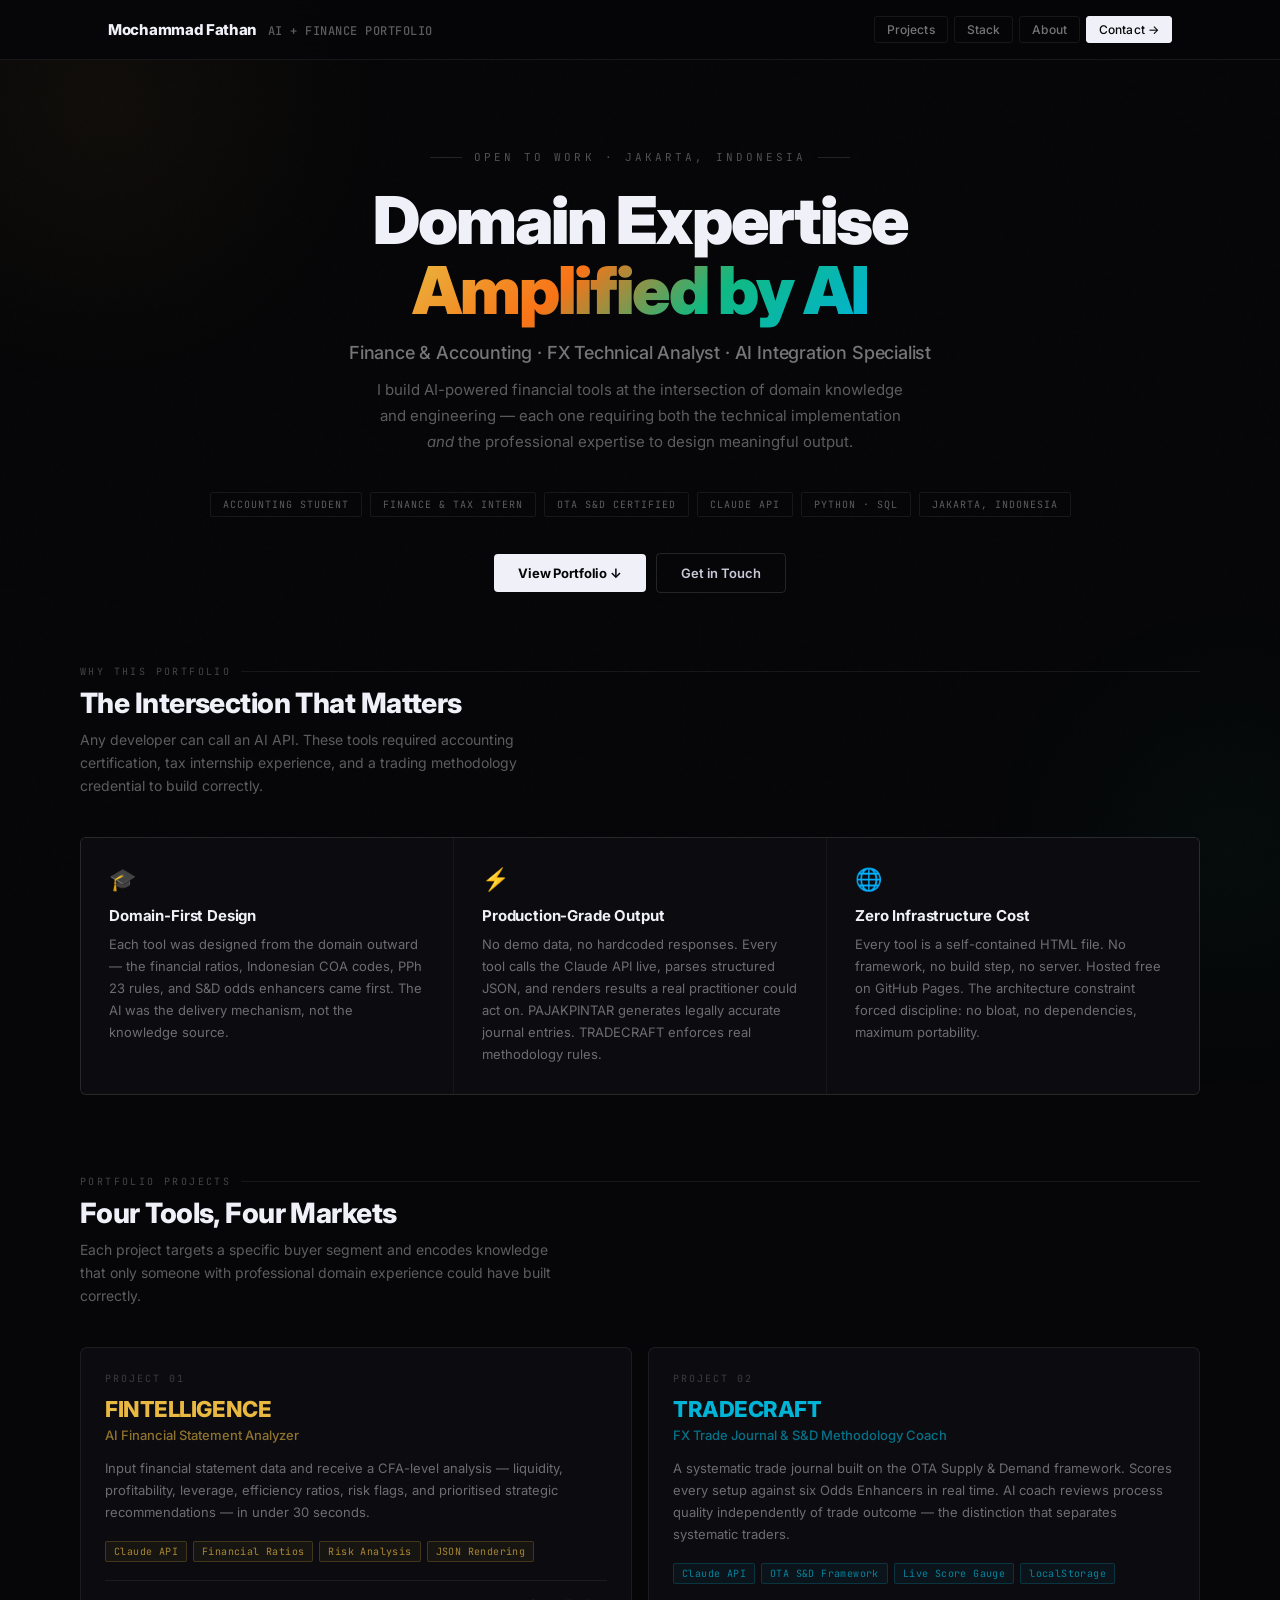
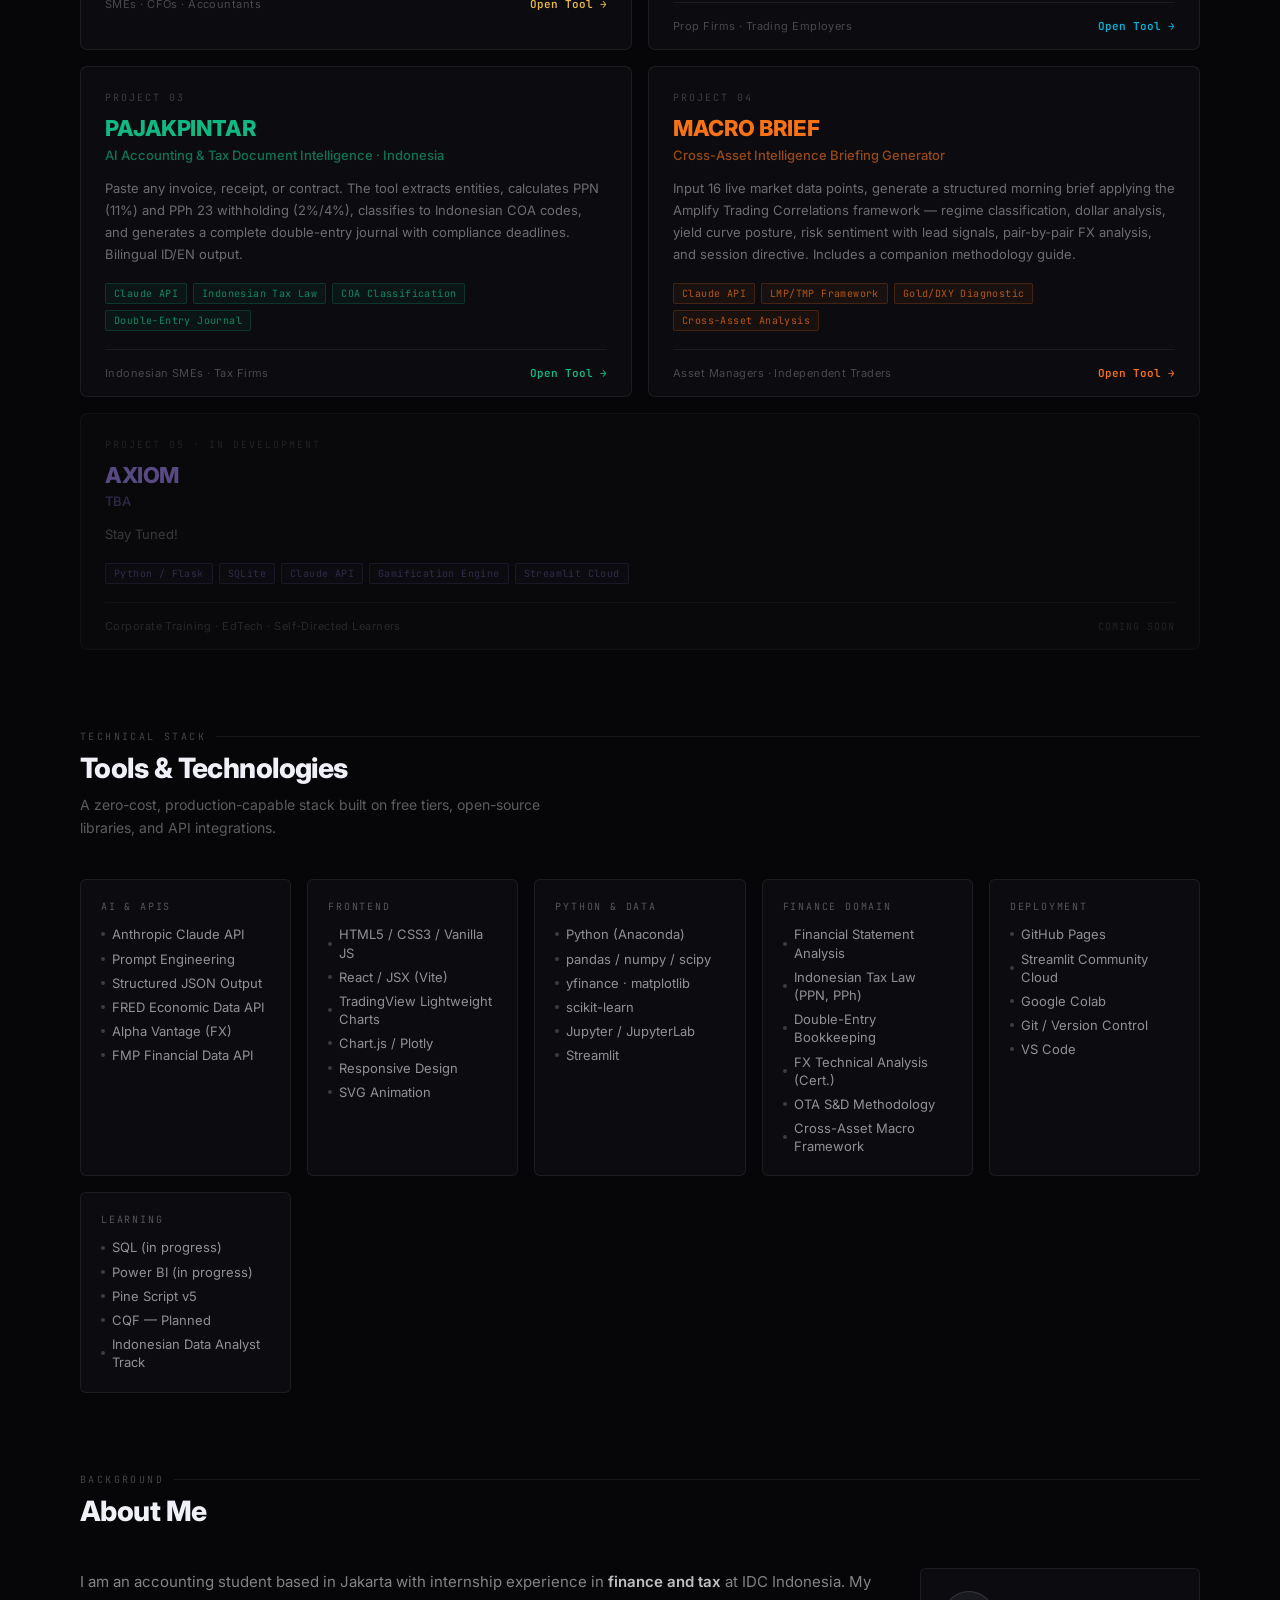
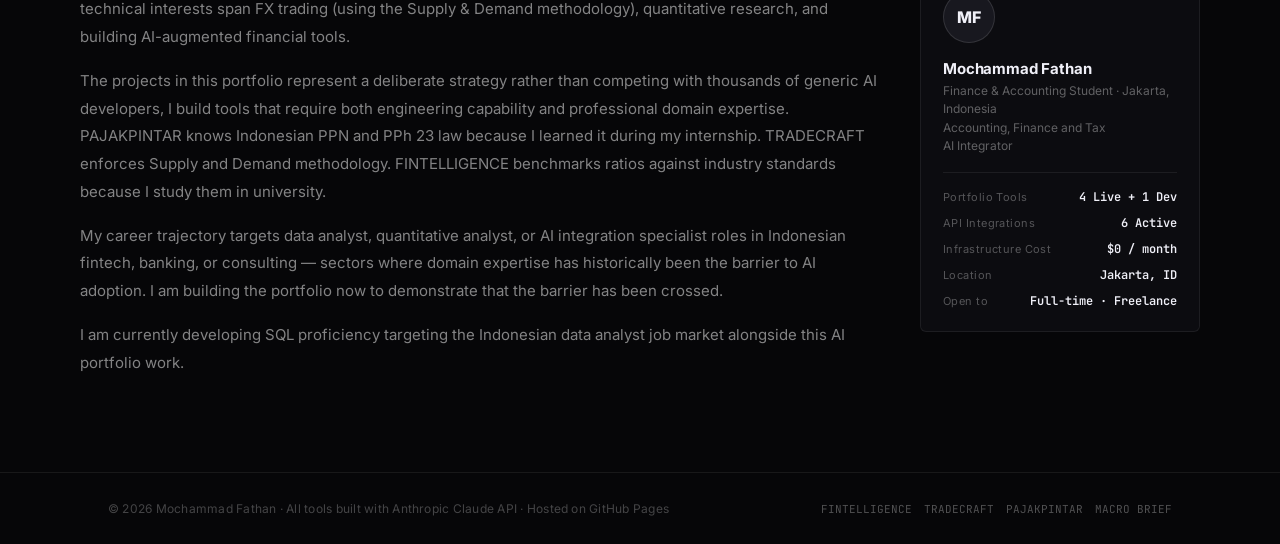
==== index.html @ 70ca027c "Add files via upload" ====
<!DOCTYPE html>
<html lang="en">
<head>
<meta charset="UTF-8">
<meta name="viewport" content="width=device-width, initial-scale=1.0">
<title>Mochammad Fathan — AI + Finance Portfolio</title>
<link href="https://fonts.googleapis.com/css2?family=Inter:wght@300;400;500;600;700;800;900&family=JetBrains+Mono:wght@400;500;600&display=swap" rel="stylesheet">
<style>
*{margin:0;padding:0;box-sizing:border-box}
:root{
  --bg:#060608;--s1:#0c0c10;--s2:#121218;--s3:#18181f;
  --border:rgba(255,255,255,0.07);--border2:rgba(255,255,255,0.12);
  --text:#c8c8d8;--text2:#6868808;--text3:#383848;
  --white:#f0f0f8;
  /* project colours */
  --amber:#e8b840;--cyan:#00b4d8;--emerald:#10b981;--orange:#f97316;
}
html{scroll-behavior:smooth}
body{background:var(--bg);color:var(--text);font-family:'Inter',sans-serif;min-height:100vh;overflow-x:hidden}

/* subtle noise texture overlay */
body::before{content:'';position:fixed;inset:0;
  background-image:url("data:image/svg+xml,%3Csvg viewBox='0 0 256 256' xmlns='http://www.w3.org/2000/svg'%3E%3Cfilter id='n'%3E%3CfeTurbulence type='fractalNoise' baseFrequency='0.9' numOctaves='4' stitchTiles='stitch'/%3E%3C/filter%3E%3Crect width='100%25' height='100%25' filter='url(%23n)' opacity='0.025'/%3E%3C/svg%3E");
  pointer-events:none;z-index:0;opacity:0.4}

/* ambient glows */
.glow-1{position:fixed;top:-200px;left:-200px;width:600px;height:600px;
  background:radial-gradient(circle,rgba(232,184,64,0.05) 0%,transparent 70%);
  pointer-events:none;z-index:0}
.glow-2{position:fixed;bottom:-200px;right:-200px;width:500px;height:500px;
  background:radial-gradient(circle,rgba(16,185,129,0.04) 0%,transparent 70%);
  pointer-events:none;z-index:0}

.z1{position:relative;z-index:1}
.wrap{max-width:1120px;margin:0 auto;padding:0 28px}

/* ─── NAV ─── */
nav{border-bottom:1px solid var(--border);padding:16px 0;position:sticky;top:0;
  background:rgba(6,6,8,0.88);backdrop-filter:blur(12px);z-index:100}
.nav-inner{display:flex;align-items:center;justify-content:space-between;gap:16px}
.nav-logo{font-weight:800;font-size:15px;color:var(--white);letter-spacing:-0.02em}
.nav-logo span{font-family:'JetBrains Mono',monospace;font-weight:500;font-size:12px;
  color:rgba(255,255,255,0.35);margin-left:8px;letter-spacing:0.04em}
.nav-links{display:flex;align-items:center;gap:6px;flex-wrap:wrap}
.nav-link{font-size:12px;font-weight:500;color:rgba(255,255,255,0.45);text-decoration:none;
  padding:5px 12px;border:1px solid var(--border);border-radius:3px;
  transition:all .2s;letter-spacing:0.01em;white-space:nowrap}
.nav-link:hover{color:var(--white);border-color:var(--border2)}
.nav-cta{background:var(--white);color:#060608;border-color:var(--white)}
.nav-cta:hover{background:rgba(240,240,248,0.88);color:#060608}

/* ─── HERO ─── */
.hero{padding:90px 0 72px;text-align:center}
.hero-eyebrow{font-family:'JetBrains Mono',monospace;font-size:11px;color:rgba(255,255,255,0.3);
  letter-spacing:0.28em;text-transform:uppercase;margin-bottom:22px;
  display:flex;align-items:center;justify-content:center;gap:12px}
.hero-eyebrow::before,.hero-eyebrow::after{content:'';width:32px;height:1px;background:var(--border2)}
.hero-name{font-size:clamp(38px,6vw,66px);font-weight:900;color:var(--white);
  letter-spacing:-0.03em;line-height:1.06;margin-bottom:16px}
.hero-name .accent{
  background:linear-gradient(135deg,#e8b840 0%,#f97316 35%,#10b981 65%,#00b4d8 100%);
  -webkit-background-clip:text;-webkit-text-fill-color:transparent;background-clip:text}
.hero-role{font-size:18px;font-weight:500;color:rgba(255,255,255,0.45);
  margin-bottom:14px;letter-spacing:-0.01em}
.hero-desc{font-size:15px;color:rgba(255,255,255,0.35);max-width:540px;margin:0 auto 36px;
  line-height:1.75;font-weight:400}
.hero-badges{display:flex;flex-wrap:wrap;justify-content:center;gap:8px;margin-bottom:36px}
.badge{font-family:'JetBrains Mono',monospace;font-size:10px;color:rgba(255,255,255,0.35);
  border:1px solid var(--border);padding:5px 12px;border-radius:2px;letter-spacing:0.1em;
  text-transform:uppercase}
.hero-ctas{display:flex;align-items:center;justify-content:center;gap:10px;flex-wrap:wrap}
.cta-primary{font-size:13px;font-weight:700;padding:11px 24px;border-radius:4px;
  background:var(--white);color:#060608;text-decoration:none;letter-spacing:-0.01em;
  transition:all .2s;display:inline-flex;align-items:center;gap:8px}
.cta-primary:hover{background:rgba(240,240,248,0.88);transform:translateY(-1px)}
.cta-ghost{font-size:13px;font-weight:600;padding:11px 24px;border-radius:4px;
  border:1px solid var(--border2);color:var(--text);text-decoration:none;
  transition:all .2s;display:inline-flex;align-items:center;gap:8px}
.cta-ghost:hover{border-color:rgba(255,255,255,0.3);color:var(--white)}

/* ─── SECTION HEADERS ─── */
.sec-label{font-family:'JetBrains Mono',monospace;font-size:10px;color:rgba(255,255,255,0.25);
  letter-spacing:0.24em;text-transform:uppercase;margin-bottom:8px;
  display:flex;align-items:center;gap:10px}
.sec-label::after{content:'';flex:1;height:1px;background:var(--border)}
.sec-title{font-size:28px;font-weight:800;color:var(--white);letter-spacing:-0.02em;margin-bottom:8px}
.sec-sub{font-size:14px;color:rgba(255,255,255,0.35);max-width:480px;line-height:1.65}

/* ─── VALUE PROP ─── */
.value-section{padding:0 0 80px}
.value-grid{display:grid;grid-template-columns:repeat(3,1fr);gap:1px;background:var(--border);
  border:1px solid var(--border);border-radius:6px;overflow:hidden;margin-top:40px}
@media(max-width:720px){.value-grid{grid-template-columns:1fr}}
.value-card{background:var(--s1);padding:28px;transition:background .2s}
.value-card:hover{background:var(--s2)}
.vc-icon{font-size:22px;margin-bottom:14px;display:block}
.vc-title{font-size:15px;font-weight:700;color:var(--white);margin-bottom:8px;letter-spacing:-0.01em}
.vc-desc{font-size:13px;color:rgba(255,255,255,0.4);line-height:1.7}

/* ─── PROJECTS ─── */
.projects-section{padding:0 0 80px}
.projects-grid{display:grid;grid-template-columns:repeat(2,1fr);gap:16px;margin-top:40px}
@media(max-width:720px){.projects-grid{grid-template-columns:1fr}}

.project-card{background:var(--s1);border:1px solid var(--border);border-radius:7px;
  overflow:hidden;transition:all .25s;display:flex;flex-direction:column;text-decoration:none}
.project-card:hover{transform:translateY(-3px);border-color:var(--border2)}
.project-card.coming{opacity:0.5;cursor:default}
.project-card.coming:hover{transform:none;border-color:var(--border)}

.pc-top{padding:24px 24px 0}
.pc-number{font-family:'JetBrains Mono',monospace;font-size:10px;color:rgba(255,255,255,0.2);
  letter-spacing:0.2em;margin-bottom:12px}
.pc-name{font-size:22px;font-weight:800;color:var(--white);letter-spacing:-0.02em;
  margin-bottom:6px;line-height:1.1}
.pc-tagline{font-size:13px;font-weight:500;margin-bottom:14px}
.pc-desc{font-size:13px;color:rgba(255,255,255,0.4);line-height:1.7;margin-bottom:18px}

.pc-stack{display:flex;flex-wrap:wrap;gap:6px;margin-bottom:18px}
.stack-tag{font-family:'JetBrains Mono',monospace;font-size:10px;padding:3px 8px;
  border-radius:2px;border:1px solid;letter-spacing:0.04em}

.pc-divider{height:1px;background:var(--border);margin:0 24px}
.pc-footer{padding:16px 24px;display:flex;align-items:center;justify-content:space-between}
.pc-target{font-size:11px;color:rgba(255,255,255,0.25);letter-spacing:0.04em}
.pc-link{font-family:'JetBrains Mono',monospace;font-size:11px;font-weight:600;
  color:var(--white);display:flex;align-items:center;gap:6px;transition:gap .2s}
.project-card:hover .pc-link{gap:10px}
.pc-coming{font-family:'JetBrains Mono',monospace;font-size:10px;color:rgba(255,255,255,0.2);
  letter-spacing:0.1em;text-transform:uppercase}

/* Project accent colours */
.p1 .pc-name,.p1 .pc-link{color:var(--amber)}
.p1:hover{border-color:rgba(232,184,64,0.22)}
.p1 .stack-tag{border-color:rgba(232,184,64,0.2);color:rgba(232,184,64,0.7);background:rgba(232,184,64,0.05)}

.p2 .pc-name,.p2 .pc-link{color:var(--cyan)}
.p2:hover{border-color:rgba(0,180,216,0.22)}
.p2 .stack-tag{border-color:rgba(0,180,216,0.2);color:rgba(0,180,216,0.7);background:rgba(0,180,216,0.05)}

.p3 .pc-name,.p3 .pc-link{color:var(--emerald)}
.p3:hover{border-color:rgba(16,185,129,0.22)}
.p3 .stack-tag{border-color:rgba(16,185,129,0.2);color:rgba(16,185,129,0.7);background:rgba(16,185,129,0.05)}

.p4 .pc-name,.p4 .pc-link{color:var(--orange)}
.p4:hover{border-color:rgba(249,115,22,0.22)}
.p4 .stack-tag{border-color:rgba(249,115,22,0.2);color:rgba(249,115,22,0.7);background:rgba(249,115,22,0.05)}

.p5 .pc-name{color:rgba(167,139,250,1)}
.p5 .stack-tag{border-color:rgba(167,139,250,0.2);color:rgba(167,139,250,0.5);background:rgba(167,139,250,0.04)}

/* ─── SKILLS ─── */
.skills-section{padding:0 0 80px}
.skills-grid{display:grid;grid-template-columns:repeat(auto-fit,minmax(200px,1fr));gap:16px;margin-top:40px}
.skill-group{background:var(--s1);border:1px solid var(--border);border-radius:6px;padding:20px}
.sg-title{font-family:'JetBrains Mono',monospace;font-size:10px;color:rgba(255,255,255,0.3);
  letter-spacing:0.18em;text-transform:uppercase;margin-bottom:12px}
.sg-items{display:flex;flex-direction:column;gap:6px}
.sg-item{font-size:13px;color:rgba(255,255,255,0.55);line-height:1.4;
  display:flex;align-items:center;gap:7px}
.sg-item::before{content:'';width:4px;height:4px;border-radius:50%;
  background:rgba(255,255,255,0.2);flex-shrink:0}

/* ─── ABOUT ─── */
.about-section{padding:0 0 80px}
.about-grid{display:grid;grid-template-columns:1fr 280px;gap:40px;margin-top:40px;align-items:start}
@media(max-width:720px){.about-grid{grid-template-columns:1fr}}
.about-text p{font-size:15px;color:rgba(255,255,255,0.5);line-height:1.85;margin-bottom:16px}
.about-text strong{color:rgba(255,255,255,0.75);font-weight:600}
.about-card{background:var(--s1);border:1px solid var(--border);border-radius:6px;padding:22px}
.ac-avatar{width:52px;height:52px;border-radius:50%;background:var(--s3);
  border:1px solid var(--border2);display:grid;place-items:center;
  font-weight:800;font-size:16px;color:var(--white);margin-bottom:16px}
.ac-name{font-size:15px;font-weight:700;color:var(--white);margin-bottom:4px;letter-spacing:-0.01em}
.ac-role{font-size:12px;color:rgba(255,255,255,0.35);line-height:1.55;margin-bottom:16px}
.ac-stats{display:flex;flex-direction:column;gap:10px;border-top:1px solid var(--border);padding-top:16px}
.ac-stat{display:flex;justify-content:space-between;align-items:center}
.ac-stat-label{font-size:11px;color:rgba(255,255,255,0.3);letter-spacing:0.04em}
.ac-stat-val{font-family:'JetBrains Mono',monospace;font-size:12px;font-weight:600;color:var(--white)}

/* ─── FOOTER ─── */
footer{border-top:1px solid var(--border);padding:28px 0}
.footer-inner{display:flex;align-items:center;justify-content:space-between;flex-wrap:wrap;gap:12px}
.footer-left{font-size:12px;color:rgba(255,255,255,0.25);letter-spacing:0.02em}
.footer-right{font-family:'JetBrains Mono',monospace;font-size:11px;color:rgba(255,255,255,0.2);
  display:flex;align-items:center;gap:12px}
.footer-right a{color:rgba(255,255,255,0.3);text-decoration:none;transition:color .2s}
.footer-right a:hover{color:var(--white)}

/* scroll reveal */
.reveal{opacity:0;transform:translateY(22px);transition:opacity .6s ease,transform .6s ease}
.reveal.visible{opacity:1;transform:none}
</style>
</head>
<body>

<div class="glow-1"></div>
<div class="glow-2"></div>

<!-- ─── NAV ─── -->
<nav>
  <div class="wrap nav-inner">
    <div class="nav-logo">Mochammad Fathan <span>AI + FINANCE PORTFOLIO</span></div>
    <div class="nav-links">
      <a href="#projects" class="nav-link">Projects</a>
      <a href="#skills" class="nav-link">Stack</a>
      <a href="#about" class="nav-link">About</a>
      <a href="mailto:your@email.com" class="nav-link nav-cta">Contact →</a>
    </div>
  </div>
</nav>

<div class="z1">

<!-- ─── HERO ─── -->
<section class="hero wrap reveal">
  <div class="hero-eyebrow">Open to Work · Jakarta, Indonesia</div>
  <h1 class="hero-name">Domain Expertise<br><span class="accent">Amplified by AI</span></h1>
  <div class="hero-role">Finance & Accounting · FX Technical Analyst · AI Integration Specialist</div>
  <p class="hero-desc">I build AI-powered financial tools at the intersection of domain knowledge and engineering — each one requiring both the technical implementation <em>and</em> the professional expertise to design meaningful output.</p>
  <div class="hero-badges">
    <span class="badge">Accounting Student</span>
    <span class="badge">Finance & Tax Intern</span>
    <span class="badge">OTA S&D Certified</span>
    <span class="badge">Claude API</span>
    <span class="badge">Python · SQL</span>
    <span class="badge">Jakarta, Indonesia</span>
  </div>
  <div class="hero-ctas">
    <a href="#projects" class="cta-primary">View Portfolio ↓</a>
    <a href="mailto:your@email.com" class="cta-ghost">Get in Touch</a>
  </div>
</section>

<!-- ─── VALUE PROP ─── -->
<section class="value-section wrap reveal" id="value">
  <div class="sec-label">Why This Portfolio</div>
  <h2 class="sec-title">The Intersection That Matters</h2>
  <p class="sec-sub">Any developer can call an AI API. These tools required accounting certification, tax internship experience, and a trading methodology credential to build correctly.</p>

  <div class="value-grid">
    <div class="value-card">
      <span class="vc-icon">🎓</span>
      <div class="vc-title">Domain-First Design</div>
      <div class="vc-desc">Each tool was designed from the domain outward — the financial ratios, Indonesian COA codes, PPh 23 rules, and S&D odds enhancers came first. The AI was the delivery mechanism, not the knowledge source.</div>
    </div>
    <div class="value-card">
      <span class="vc-icon">⚡</span>
      <div class="vc-title">Production-Grade Output</div>
      <div class="vc-desc">No demo data, no hardcoded responses. Every tool calls the Claude API live, parses structured JSON, and renders results a real practitioner could act on. PAJAKPINTAR generates legally accurate journal entries. TRADECRAFT enforces real methodology rules.</div>
    </div>
    <div class="value-card">
      <span class="vc-icon">🌐</span>
      <div class="vc-title">Zero Infrastructure Cost</div>
      <div class="vc-desc">Every tool is a self-contained HTML file. No framework, no build step, no server. Hosted free on GitHub Pages. The architecture constraint forced discipline: no bloat, no dependencies, maximum portability.</div>
    </div>
  </div>
</section>

<!-- ─── PROJECTS ─── -->
<section class="projects-section wrap reveal" id="projects">
  <div class="sec-label">Portfolio Projects</div>
  <h2 class="sec-title">Four Tools, Four Markets</h2>
  <p class="sec-sub">Each project targets a specific buyer segment and encodes knowledge that only someone with professional domain experience could have built correctly.</p>

  <div class="projects-grid">

    <!-- P1: FINTELLIGENCE -->
    <a href="fintelligence.html" class="project-card p1">
      <div class="pc-top">
        <div class="pc-number">PROJECT 01</div>
        <div class="pc-name">FINTELLIGENCE</div>
        <div class="pc-tagline" style="color:rgba(232,184,64,0.6)">AI Financial Statement Analyzer</div>
        <div class="pc-desc">Input financial statement data and receive a CFA-level analysis — liquidity, profitability, leverage, efficiency ratios, risk flags, and prioritised strategic recommendations — in under 30 seconds.</div>
        <div class="pc-stack">
          <span class="stack-tag">Claude API</span>
          <span class="stack-tag">Financial Ratios</span>
          <span class="stack-tag">Risk Analysis</span>
          <span class="stack-tag">JSON Rendering</span>
        </div>
      </div>
      <div class="pc-divider"></div>
      <div class="pc-footer">
        <span class="pc-target">SMEs · CFOs · Accountants</span>
        <span class="pc-link">Open Tool →</span>
      </div>
    </a>

    <!-- P2: TRADECRAFT -->
    <a href="tradecraft.html" class="project-card p2">
      <div class="pc-top">
        <div class="pc-number">PROJECT 02</div>
        <div class="pc-name">TRADECRAFT</div>
        <div class="pc-tagline" style="color:rgba(0,180,216,0.6)">FX Trade Journal & S&D Methodology Coach</div>
        <div class="pc-desc">A systematic trade journal built on the OTA Supply & Demand framework. Scores every setup against six Odds Enhancers in real time. AI coach reviews process quality independently of trade outcome — the distinction that separates systematic traders.</div>
        <div class="pc-stack">
          <span class="stack-tag">Claude API</span>
          <span class="stack-tag">OTA S&D Framework</span>
          <span class="stack-tag">Live Score Gauge</span>
          <span class="stack-tag">localStorage</span>
        </div>
      </div>
      <div class="pc-divider"></div>
      <div class="pc-footer">
        <span class="pc-target">Prop Firms · Trading Employers</span>
        <span class="pc-link">Open Tool →</span>
      </div>
    </a>

    <!-- P3: PAJAKPINTAR -->
    <a href="pajakpintar.html" class="project-card p3">
      <div class="pc-top">
        <div class="pc-number">PROJECT 03</div>
        <div class="pc-name">PAJAKPINTAR</div>
        <div class="pc-tagline" style="color:rgba(16,185,129,0.6)">AI Accounting & Tax Document Intelligence · Indonesia</div>
        <div class="pc-desc">Paste any invoice, receipt, or contract. The tool extracts entities, calculates PPN (11%) and PPh 23 withholding (2%/4%), classifies to Indonesian COA codes, and generates a complete double-entry journal with compliance deadlines. Bilingual ID/EN output.</div>
        <div class="pc-stack">
          <span class="stack-tag">Claude API</span>
          <span class="stack-tag">Indonesian Tax Law</span>
          <span class="stack-tag">COA Classification</span>
          <span class="stack-tag">Double-Entry Journal</span>
        </div>
      </div>
      <div class="pc-divider"></div>
      <div class="pc-footer">
        <span class="pc-target">Indonesian SMEs · Tax Firms</span>
        <span class="pc-link">Open Tool →</span>
      </div>
    </a>

    <!-- P4: MACRO BRIEF -->
    <a href="macro-briefing.html" class="project-card p4">
      <div class="pc-top">
        <div class="pc-number">PROJECT 04</div>
        <div class="pc-name">MACRO BRIEF</div>
        <div class="pc-tagline" style="color:rgba(249,115,22,0.6)">Cross-Asset Intelligence Briefing Generator</div>
        <div class="pc-desc">Input 16 live market data points, generate a structured morning brief applying the Amplify Trading Correlations framework — regime classification, dollar analysis, yield curve posture, risk sentiment with lead signals, pair-by-pair FX analysis, and session directive. Includes a companion methodology guide.</div>
        <div class="pc-stack">
          <span class="stack-tag">Claude API</span>
          <span class="stack-tag">LMP/TMP Framework</span>
          <span class="stack-tag">Gold/DXY Diagnostic</span>
          <span class="stack-tag">Cross-Asset Analysis</span>
        </div>
      </div>
      <div class="pc-divider"></div>
      <div class="pc-footer">
        <span class="pc-target">Asset Managers · Independent Traders</span>
        <span class="pc-link">Open Tool →</span>
      </div>
    </a>

    <!-- P5: AXIOM (Coming Soon) -->
    <div class="project-card p5 coming" style="grid-column:1/-1">
      <div class="pc-top">
        <div class="pc-number">PROJECT 05 · IN DEVELOPMENT</div>
        <div class="pc-name">AXIOM</div>
        <div class="pc-tagline" style="color:rgba(167,139,250,0.5)">TBA</div>
        <div class="pc-desc">Stay Tuned!</div>
        <div class="pc-stack">
          <span class="stack-tag">Python / Flask</span>
          <span class="stack-tag">SQLite</span>
          <span class="stack-tag">Claude API</span>
          <span class="stack-tag">Gamification Engine</span>
          <span class="stack-tag">Streamlit Cloud</span>
        </div>
      </div>
      <div class="pc-divider"></div>
      <div class="pc-footer">
        <span class="pc-target">Corporate Training · EdTech · Self-Directed Learners</span>
        <span class="pc-coming">Coming Soon</span>
      </div>
    </div>

  </div>
</section>

<!-- ─── SKILLS ─── -->
<section class="skills-section wrap reveal" id="skills">
  <div class="sec-label">Technical Stack</div>
  <h2 class="sec-title">Tools & Technologies</h2>
  <p class="sec-sub">A zero-cost, production-capable stack built on free tiers, open-source libraries, and API integrations.</p>

  <div class="skills-grid">
    <div class="skill-group">
      <div class="sg-title">AI & APIs</div>
      <div class="sg-items">
        <div class="sg-item">Anthropic Claude API</div>
        <div class="sg-item">Prompt Engineering</div>
        <div class="sg-item">Structured JSON Output</div>
        <div class="sg-item">FRED Economic Data API</div>
        <div class="sg-item">Alpha Vantage (FX)</div>
        <div class="sg-item">FMP Financial Data API</div>
      </div>
    </div>
    <div class="skill-group">
      <div class="sg-title">Frontend</div>
      <div class="sg-items">
        <div class="sg-item">HTML5 / CSS3 / Vanilla JS</div>
        <div class="sg-item">React / JSX (Vite)</div>
        <div class="sg-item">TradingView Lightweight Charts</div>
        <div class="sg-item">Chart.js / Plotly</div>
        <div class="sg-item">Responsive Design</div>
        <div class="sg-item">SVG Animation</div>
      </div>
    </div>
    <div class="skill-group">
      <div class="sg-title">Python & Data</div>
      <div class="sg-items">
        <div class="sg-item">Python (Anaconda)</div>
        <div class="sg-item">pandas / numpy / scipy</div>
        <div class="sg-item">yfinance · matplotlib</div>
        <div class="sg-item">scikit-learn</div>
        <div class="sg-item">Jupyter / JupyterLab</div>
        <div class="sg-item">Streamlit</div>
      </div>
    </div>
    <div class="skill-group">
      <div class="sg-title">Finance Domain</div>
      <div class="sg-items">
        <div class="sg-item">Financial Statement Analysis</div>
        <div class="sg-item">Indonesian Tax Law (PPN, PPh)</div>
        <div class="sg-item">Double-Entry Bookkeeping</div>
        <div class="sg-item">FX Technical Analysis (Cert.)</div>
        <div class="sg-item">OTA S&D Methodology</div>
        <div class="sg-item">Cross-Asset Macro Framework</div>
      </div>
    </div>
    <div class="skill-group">
      <div class="sg-title">Deployment</div>
      <div class="sg-items">
        <div class="sg-item">GitHub Pages</div>
        <div class="sg-item">Streamlit Community Cloud</div>
        <div class="sg-item">Google Colab</div>
        <div class="sg-item">Git / Version Control</div>
        <div class="sg-item">VS Code</div>
      </div>
    </div>
    <div class="skill-group">
      <div class="sg-title">Learning</div>
      <div class="sg-items">
        <div class="sg-item">SQL (in progress)</div>
        <div class="sg-item">Power BI (in progress)</div>
        <div class="sg-item">Pine Script v5</div>
        <div class="sg-item">CQF — Planned</div>
        <div class="sg-item">Indonesian Data Analyst Track</div>
      </div>
    </div>
  </div>
</section>

<!-- ─── ABOUT ─── -->
<section class="about-section wrap reveal" id="about">
  <div class="sec-label">Background</div>
  <h2 class="sec-title">About Me</h2>

  <div class="about-grid">
    <div class="about-text">
      <p>I am an accounting student based in Jakarta with internship experience in <strong>finance and tax</strong> at IDC Indonesia. My technical interests span FX trading (using the Supply & Demand methodology), quantitative research, and building AI-augmented financial tools.</p>
      <p>The projects in this portfolio represent a deliberate strategy rather than competing with thousands of generic AI developers, I build tools that require both engineering capability and professional domain expertise. PAJAKPINTAR knows Indonesian PPN and PPh 23 law because I learned it during my internship. TRADECRAFT enforces Supply and Demand methodology. FINTELLIGENCE benchmarks ratios against industry standards because I study them in university.</p>
      <p>My career trajectory targets data analyst, quantitative analyst, or AI integration specialist roles in Indonesian fintech, banking, or consulting — sectors where domain expertise has historically been the barrier to AI adoption. I am building the portfolio now to demonstrate that the barrier has been crossed.</p>
      <p>I am currently developing SQL proficiency targeting the Indonesian data analyst job market alongside this AI portfolio work.</p>
    </div>

    <div>
      <div class="about-card">
        <div class="ac-avatar">MF</div>
        <div class="ac-name">Mochammad Fathan</div>
        <div class="ac-role">Finance & Accounting Student · Jakarta, Indonesia<br>Accounting, Finance and Tax<br>AI Integrator</div>
        <div class="ac-stats">
          <div class="ac-stat">
            <span class="ac-stat-label">Portfolio Tools</span>
            <span class="ac-stat-val">4 Live + 1 Dev</span>
          </div>
          <div class="ac-stat">
            <span class="ac-stat-label">API Integrations</span>
            <span class="ac-stat-val">6 Active</span>
          </div>
          <div class="ac-stat">
            <span class="ac-stat-label">Infrastructure Cost</span>
            <span class="ac-stat-val">$0 / month</span>
          </div>
          <div class="ac-stat">
            <span class="ac-stat-label">Location</span>
            <span class="ac-stat-val">Jakarta, ID</span>
          </div>
          <div class="ac-stat">
            <span class="ac-stat-label">Open to</span>
            <span class="ac-stat-val">Full-time · Freelance</span>
          </div>
        </div>
      </div>
    </div>
  </div>
</section>

</div><!-- /z1 -->

<footer>
  <div class="wrap footer-inner">
    <div class="footer-left">© 2026 Mochammad Fathan · All tools built with Anthropic Claude API · Hosted on GitHub Pages</div>
    <div class="footer-right">
      <a href="fintelligence.html">FINTELLIGENCE</a>
      <a href="tradecraft.html">TRADECRAFT</a>
      <a href="pajakpintar.html">PAJAKPINTAR</a>
      <a href="macro-briefing.html">MACRO BRIEF</a>
    </div>
  </div>
</footer>

<script>
// Scroll reveal
const observer = new IntersectionObserver(entries => {
  entries.forEach(e => {
    if (e.isIntersecting) { e.target.classList.add('visible'); observer.unobserve(e.target); }
  });
}, { threshold: 0.08 });
document.querySelectorAll('.reveal').forEach(el => observer.observe(el));

// Smooth nav links
document.querySelectorAll('a[href^="#"]').forEach(a => {
  a.addEventListener('click', e => {
    e.preventDefault();
    const target = document.querySelector(a.getAttribute('href'));
    if (target) target.scrollIntoView({ behavior: 'smooth', block: 'start' });
  });
});
</script>
</body>
</html>
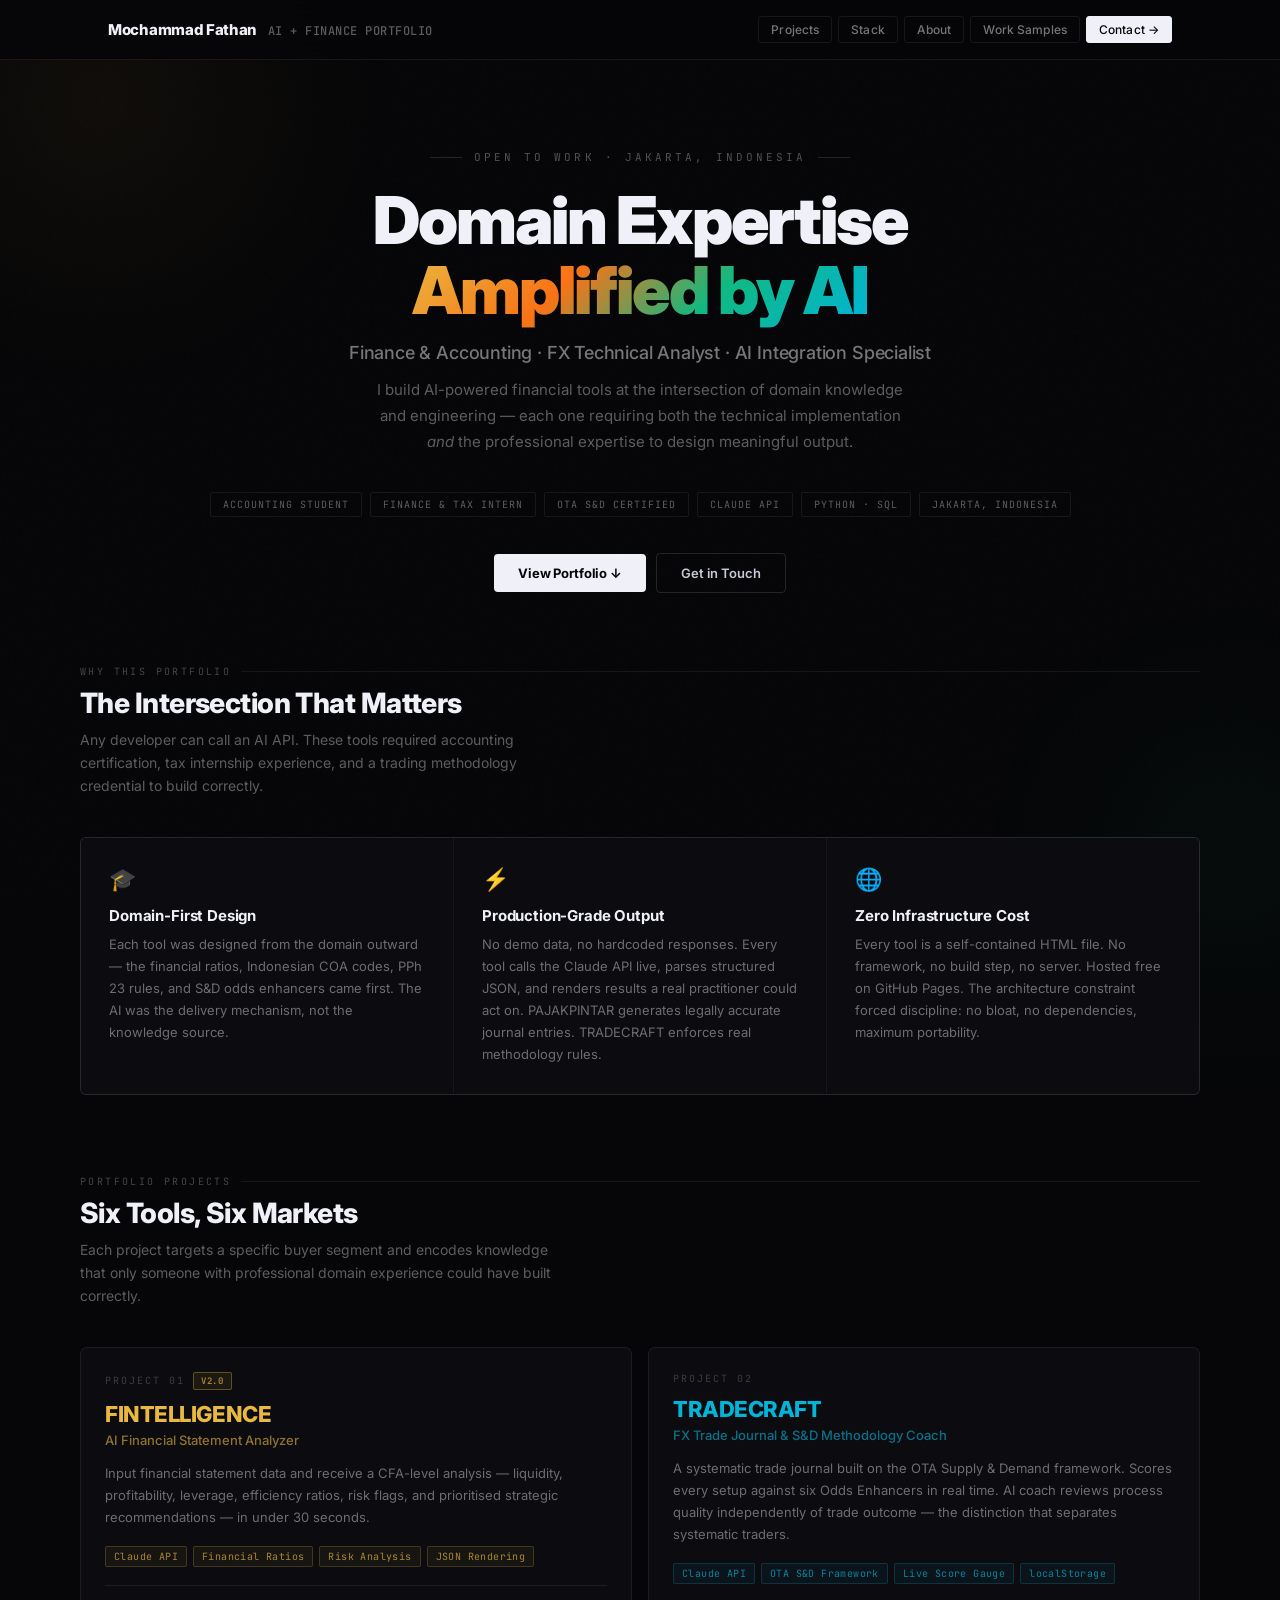
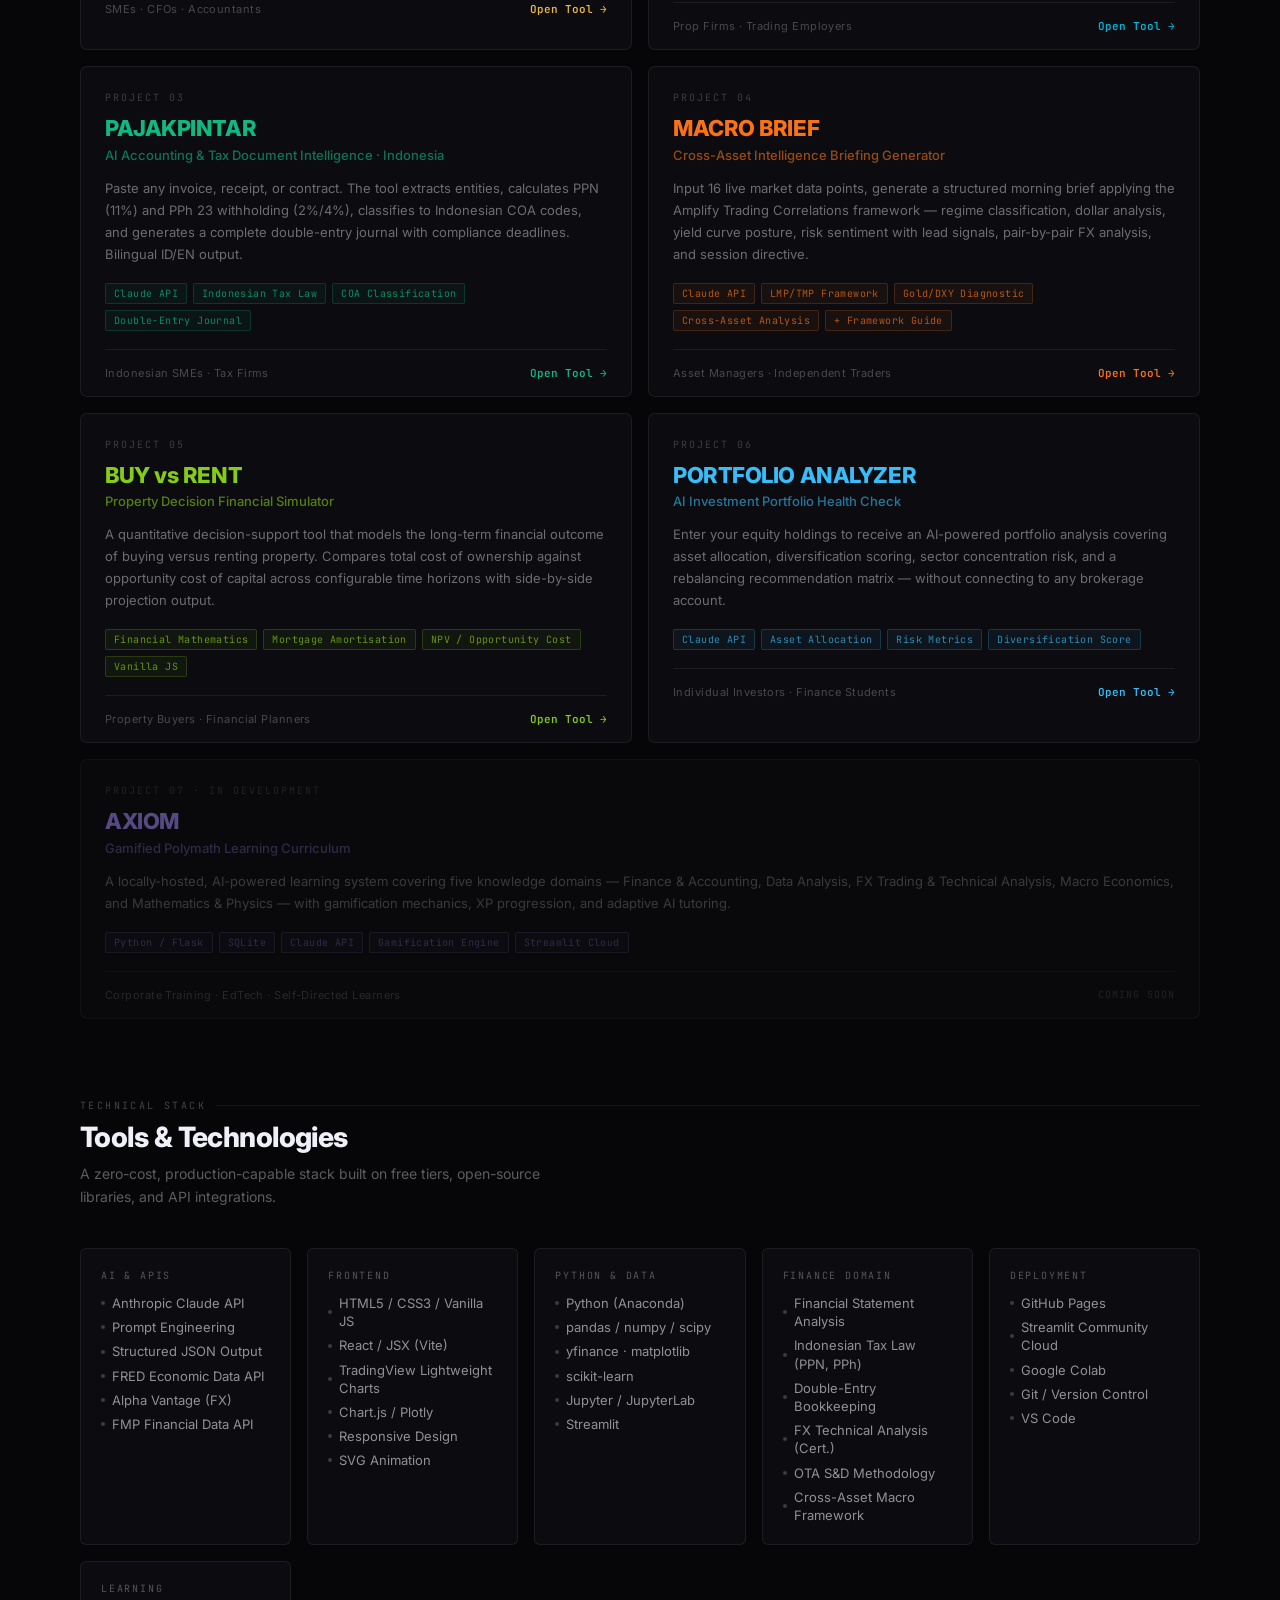
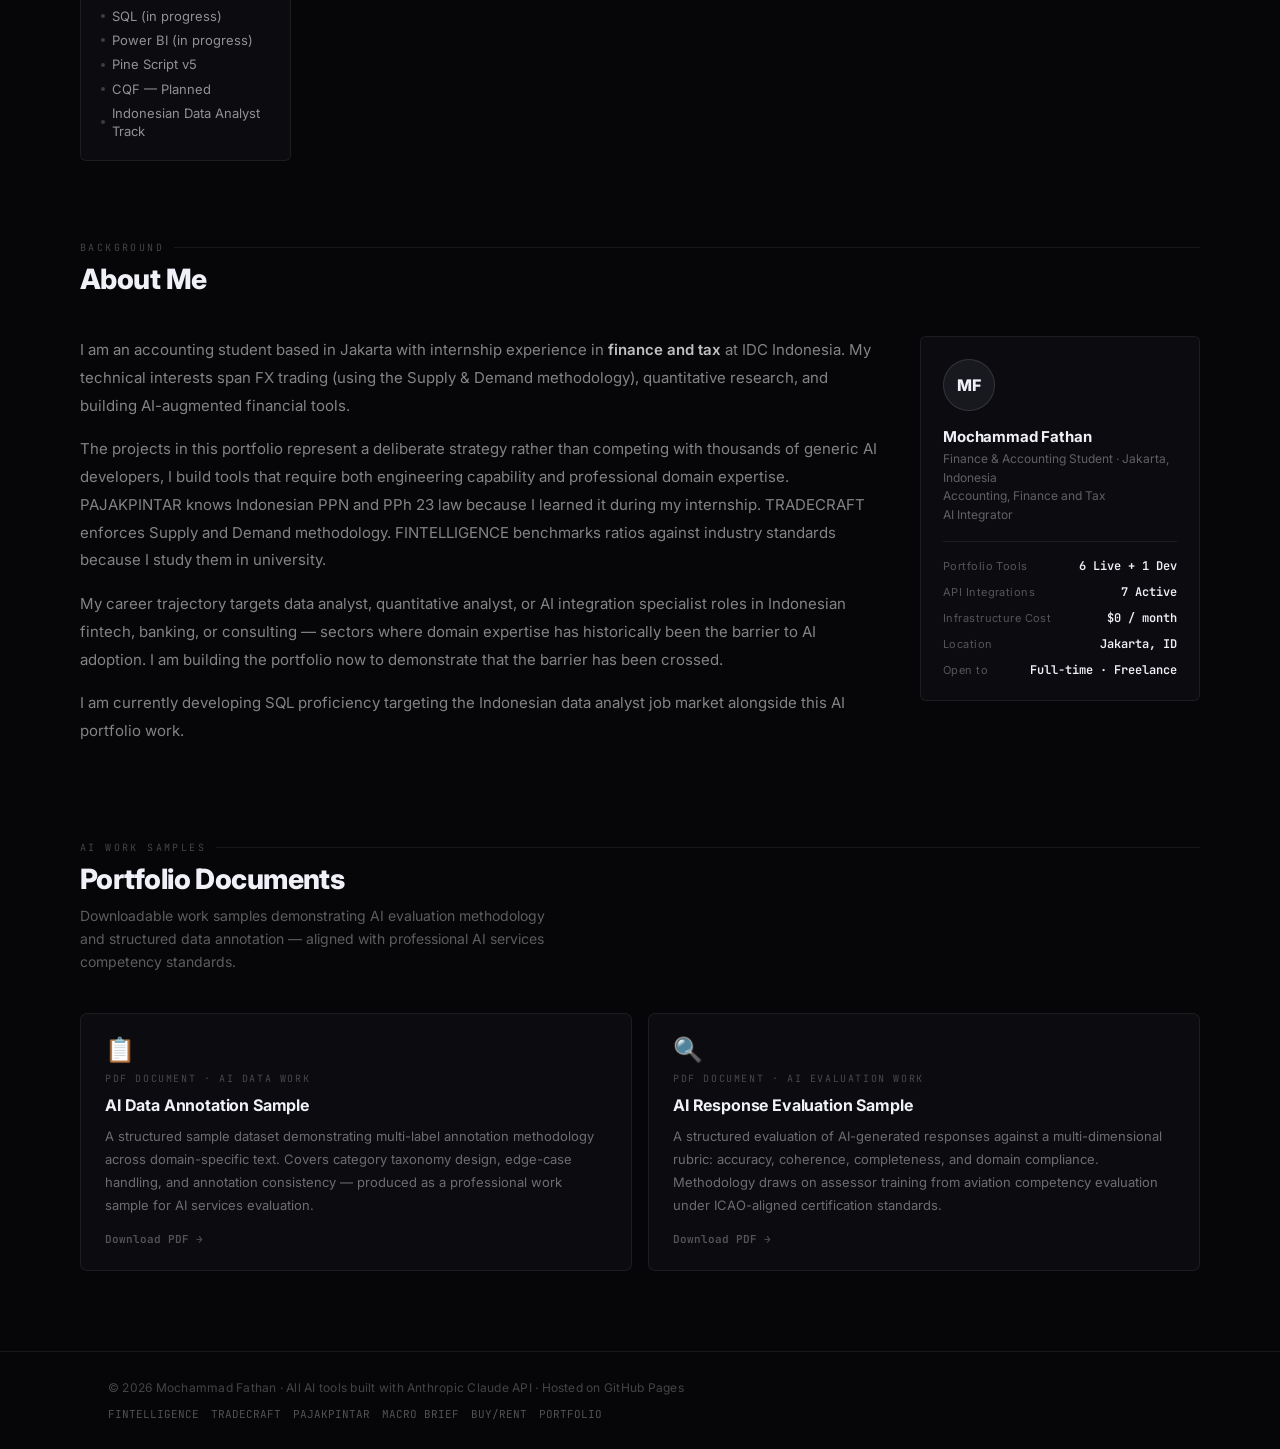
==== commit 4221e78c: "Add files via upload" ====
--- a/index.html
+++ b/index.html
@@ -10,10 +10,11 @@
 :root{
   --bg:#060608;--s1:#0c0c10;--s2:#121218;--s3:#18181f;
   --border:rgba(255,255,255,0.07);--border2:rgba(255,255,255,0.12);
-  --text:#c8c8d8;--text2:#6868808;--text3:#383848;
+  --text:#c8c8d8;--text2:#686880;--text3:#383848;
   --white:#f0f0f8;
   /* project colours */
   --amber:#e8b840;--cyan:#00b4d8;--emerald:#10b981;--orange:#f97316;
+  --lime:#84cc16;--sky:#38bdf8;--violet:#a78bfa;
 }
 html{scroll-behavior:smooth}
 body{background:var(--bg);color:var(--text);font-family:'Inter',sans-serif;min-height:100vh;overflow-x:hidden}
@@ -110,7 +111,13 @@
 
 .pc-top{padding:24px 24px 0}
 .pc-number{font-family:'JetBrains Mono',monospace;font-size:10px;color:rgba(255,255,255,0.2);
-  letter-spacing:0.2em;margin-bottom:12px}
+  letter-spacing:0.2em;margin-bottom:12px;
+  display:flex;align-items:center;gap:8px}
+/* version badge — only appears on upgraded cards */
+.pc-version{font-family:'JetBrains Mono',monospace;font-size:9px;padding:2px 7px;
+  border:1px solid rgba(232,184,64,0.35);border-radius:2px;
+  color:rgba(232,184,64,0.7);background:rgba(232,184,64,0.07);
+  letter-spacing:0.08em;font-weight:600}
 .pc-name{font-size:22px;font-weight:800;color:var(--white);letter-spacing:-0.02em;
   margin-bottom:6px;line-height:1.1}
 .pc-tagline{font-size:13px;font-weight:500;margin-bottom:14px}
@@ -129,7 +136,7 @@
 .pc-coming{font-family:'JetBrains Mono',monospace;font-size:10px;color:rgba(255,255,255,0.2);
   letter-spacing:0.1em;text-transform:uppercase}
 
-/* Project accent colours */
+/* ── Project accent colours ── */
 .p1 .pc-name,.p1 .pc-link{color:var(--amber)}
 .p1:hover{border-color:rgba(232,184,64,0.22)}
 .p1 .stack-tag{border-color:rgba(232,184,64,0.2);color:rgba(232,184,64,0.7);background:rgba(232,184,64,0.05)}
@@ -146,8 +153,19 @@
 .p4:hover{border-color:rgba(249,115,22,0.22)}
 .p4 .stack-tag{border-color:rgba(249,115,22,0.2);color:rgba(249,115,22,0.7);background:rgba(249,115,22,0.05)}
 
-.p5 .pc-name{color:rgba(167,139,250,1)}
-.p5 .stack-tag{border-color:rgba(167,139,250,0.2);color:rgba(167,139,250,0.5);background:rgba(167,139,250,0.04)}
+/* p5: Buy vs Rent (lime) */
+.p5 .pc-name,.p5 .pc-link{color:var(--lime)}
+.p5:hover{border-color:rgba(132,204,22,0.22)}
+.p5 .stack-tag{border-color:rgba(132,204,22,0.2);color:rgba(132,204,22,0.7);background:rgba(132,204,22,0.05)}
+
+/* p6: Portfolio Analyzer (sky) */
+.p6 .pc-name,.p6 .pc-link{color:var(--sky)}
+.p6:hover{border-color:rgba(56,189,248,0.22)}
+.p6 .stack-tag{border-color:rgba(56,189,248,0.2);color:rgba(56,189,248,0.7);background:rgba(56,189,248,0.05)}
+
+/* p7: AXIOM coming soon (violet — carried over from original p5) */
+.p7 .pc-name{color:var(--violet)}
+.p7 .stack-tag{border-color:rgba(167,139,250,0.2);color:rgba(167,139,250,0.5);background:rgba(167,139,250,0.04)}
 
 /* ─── SKILLS ─── */
 .skills-section{padding:0 0 80px}
@@ -178,12 +196,29 @@
 .ac-stat-label{font-size:11px;color:rgba(255,255,255,0.3);letter-spacing:0.04em}
 .ac-stat-val{font-family:'JetBrains Mono',monospace;font-size:12px;font-weight:600;color:var(--white)}
 
+/* ─── WORK SAMPLES ─── */
+.samples-section{padding:0 0 80px}
+.samples-grid{display:grid;grid-template-columns:repeat(2,1fr);gap:16px;margin-top:40px}
+@media(max-width:720px){.samples-grid{grid-template-columns:1fr}}
+.sample-card{background:var(--s1);border:1px solid var(--border);border-radius:7px;padding:24px;
+  transition:all .25s;text-decoration:none;display:flex;flex-direction:column;gap:10px}
+.sample-card:hover{transform:translateY(-2px);border-color:var(--border2)}
+.sample-icon{font-size:24px;line-height:1}
+.sample-type{font-family:'JetBrains Mono',monospace;font-size:10px;
+  color:rgba(255,255,255,0.25);letter-spacing:0.16em;text-transform:uppercase}
+.sample-title{font-size:16px;font-weight:700;color:var(--white);letter-spacing:-0.01em}
+.sample-desc{font-size:13px;color:rgba(255,255,255,0.4);line-height:1.75;flex:1}
+.sample-link{font-family:'JetBrains Mono',monospace;font-size:11px;font-weight:600;
+  color:rgba(255,255,255,0.3);display:flex;align-items:center;gap:6px;
+  margin-top:6px;transition:all .2s}
+.sample-card:hover .sample-link{color:var(--white);gap:10px}
+
 /* ─── FOOTER ─── */
 footer{border-top:1px solid var(--border);padding:28px 0}
 .footer-inner{display:flex;align-items:center;justify-content:space-between;flex-wrap:wrap;gap:12px}
 .footer-left{font-size:12px;color:rgba(255,255,255,0.25);letter-spacing:0.02em}
-.footer-right{font-family:'JetBrains Mono',monospace;font-size:11px;color:rgba(255,255,255,0.2);
-  display:flex;align-items:center;gap:12px}
+.footer-right{font-family:'JetBrains Mono',monospace;font-size:11px;
+  color:rgba(255,255,255,0.2);display:flex;align-items:center;gap:12px;flex-wrap:wrap}
 .footer-right a{color:rgba(255,255,255,0.3);text-decoration:none;transition:color .2s}
 .footer-right a:hover{color:var(--white)}
 
@@ -205,6 +240,7 @@
       <a href="#projects" class="nav-link">Projects</a>
       <a href="#skills" class="nav-link">Stack</a>
       <a href="#about" class="nav-link">About</a>
+      <a href="#samples" class="nav-link">Work Samples</a>
       <a href="mailto:your@email.com" class="nav-link nav-cta">Contact →</a>
     </div>
   </div>
@@ -260,15 +296,15 @@
 <!-- ─── PROJECTS ─── -->
 <section class="projects-section wrap reveal" id="projects">
   <div class="sec-label">Portfolio Projects</div>
-  <h2 class="sec-title">Four Tools, Four Markets</h2>
+  <h2 class="sec-title">Six Tools, Six Markets</h2>
   <p class="sec-sub">Each project targets a specific buyer segment and encodes knowledge that only someone with professional domain experience could have built correctly.</p>
 
   <div class="projects-grid">
 
-    <!-- P1: FINTELLIGENCE -->
-    <a href="fintelligence.html" class="project-card p1">
+    <!-- P1: FINTELLIGENCE v2 -->
+    <a href="fintelligence_v2.html" class="project-card p1">
       <div class="pc-top">
-        <div class="pc-number">PROJECT 01</div>
+        <div class="pc-number">PROJECT 01 <span class="pc-version">V2.0</span></div>
         <div class="pc-name">FINTELLIGENCE</div>
         <div class="pc-tagline" style="color:rgba(232,184,64,0.6)">AI Financial Statement Analyzer</div>
         <div class="pc-desc">Input financial statement data and receive a CFA-level analysis — liquidity, profitability, leverage, efficiency ratios, risk flags, and prioritised strategic recommendations — in under 30 seconds.</div>
@@ -291,11 +327,11 @@
       <div class="pc-top">
         <div class="pc-number">PROJECT 02</div>
         <div class="pc-name">TRADECRAFT</div>
-        <div class="pc-tagline" style="color:rgba(0,180,216,0.6)">FX Trade Journal & S&D Methodology Coach</div>
-        <div class="pc-desc">A systematic trade journal built on the OTA Supply & Demand framework. Scores every setup against six Odds Enhancers in real time. AI coach reviews process quality independently of trade outcome — the distinction that separates systematic traders.</div>
+        <div class="pc-tagline" style="color:rgba(0,180,216,0.6)">FX Trade Journal & S&amp;D Methodology Coach</div>
+        <div class="pc-desc">A systematic trade journal built on the OTA Supply &amp; Demand framework. Scores every setup against six Odds Enhancers in real time. AI coach reviews process quality independently of trade outcome — the distinction that separates systematic traders.</div>
         <div class="pc-stack">
           <span class="stack-tag">Claude API</span>
-          <span class="stack-tag">OTA S&D Framework</span>
+          <span class="stack-tag">OTA S&amp;D Framework</span>
           <span class="stack-tag">Live Score Gauge</span>
           <span class="stack-tag">localStorage</span>
         </div>
@@ -312,7 +348,7 @@
       <div class="pc-top">
         <div class="pc-number">PROJECT 03</div>
         <div class="pc-name">PAJAKPINTAR</div>
-        <div class="pc-tagline" style="color:rgba(16,185,129,0.6)">AI Accounting & Tax Document Intelligence · Indonesia</div>
+        <div class="pc-tagline" style="color:rgba(16,185,129,0.6)">AI Accounting &amp; Tax Document Intelligence · Indonesia</div>
         <div class="pc-desc">Paste any invoice, receipt, or contract. The tool extracts entities, calculates PPN (11%) and PPh 23 withholding (2%/4%), classifies to Indonesian COA codes, and generates a complete double-entry journal with compliance deadlines. Bilingual ID/EN output.</div>
         <div class="pc-stack">
           <span class="stack-tag">Claude API</span>
@@ -334,12 +370,13 @@
         <div class="pc-number">PROJECT 04</div>
         <div class="pc-name">MACRO BRIEF</div>
         <div class="pc-tagline" style="color:rgba(249,115,22,0.6)">Cross-Asset Intelligence Briefing Generator</div>
-        <div class="pc-desc">Input 16 live market data points, generate a structured morning brief applying the Amplify Trading Correlations framework — regime classification, dollar analysis, yield curve posture, risk sentiment with lead signals, pair-by-pair FX analysis, and session directive. Includes a companion methodology guide.</div>
+        <div class="pc-desc">Input 16 live market data points, generate a structured morning brief applying the Amplify Trading Correlations framework — regime classification, dollar analysis, yield curve posture, risk sentiment with lead signals, pair-by-pair FX analysis, and session directive.</div>
         <div class="pc-stack">
           <span class="stack-tag">Claude API</span>
           <span class="stack-tag">LMP/TMP Framework</span>
           <span class="stack-tag">Gold/DXY Diagnostic</span>
           <span class="stack-tag">Cross-Asset Analysis</span>
+          <span class="stack-tag">+ Framework Guide</span>
         </div>
       </div>
       <div class="pc-divider"></div>
@@ -349,13 +386,55 @@
       </div>
     </a>
 
-    <!-- P5: AXIOM (Coming Soon) -->
-    <div class="project-card p5 coming" style="grid-column:1/-1">
+    <!-- P5: BUY vs RENT SIMULATOR -->
+    <a href="buy-vs-rent-simulator.html" class="project-card p5">
       <div class="pc-top">
-        <div class="pc-number">PROJECT 05 · IN DEVELOPMENT</div>
+        <div class="pc-number">PROJECT 05</div>
+        <div class="pc-name">BUY vs RENT</div>
+        <div class="pc-tagline" style="color:rgba(132,204,22,0.6)">Property Decision Financial Simulator</div>
+        <div class="pc-desc">A quantitative decision-support tool that models the long-term financial outcome of buying versus renting property. Compares total cost of ownership against opportunity cost of capital across configurable time horizons with side-by-side projection output.</div>
+        <div class="pc-stack">
+          <span class="stack-tag">Financial Mathematics</span>
+          <span class="stack-tag">Mortgage Amortisation</span>
+          <span class="stack-tag">NPV / Opportunity Cost</span>
+          <span class="stack-tag">Vanilla JS</span>
+        </div>
+      </div>
+      <div class="pc-divider"></div>
+      <div class="pc-footer">
+        <span class="pc-target">Property Buyers · Financial Planners</span>
+        <span class="pc-link">Open Tool →</span>
+      </div>
+    </a>
+
+    <!-- P6: PORTFOLIO ANALYZER -->
+    <a href="portfolio_analyzer.html" class="project-card p6">
+      <div class="pc-top">
+        <div class="pc-number">PROJECT 06</div>
+        <div class="pc-name">PORTFOLIO ANALYZER</div>
+        <div class="pc-tagline" style="color:rgba(56,189,248,0.6)">AI Investment Portfolio Health Check</div>
+        <div class="pc-desc">Enter your equity holdings to receive an AI-powered portfolio analysis covering asset allocation, diversification scoring, sector concentration risk, and a rebalancing recommendation matrix — without connecting to any brokerage account.</div>
+        <div class="pc-stack">
+          <span class="stack-tag">Claude API</span>
+          <span class="stack-tag">Asset Allocation</span>
+          <span class="stack-tag">Risk Metrics</span>
+          <span class="stack-tag">Diversification Score</span>
+        </div>
+      </div>
+      <div class="pc-divider"></div>
+      <div class="pc-footer">
+        <span class="pc-target">Individual Investors · Finance Students</span>
+        <span class="pc-link">Open Tool →</span>
+      </div>
+    </a>
+
+    <!-- P7: AXIOM (Coming Soon) -->
+    <div class="project-card p7 coming" style="grid-column:1/-1">
+      <div class="pc-top">
+        <div class="pc-number">PROJECT 07 · IN DEVELOPMENT</div>
         <div class="pc-name">AXIOM</div>
-        <div class="pc-tagline" style="color:rgba(167,139,250,0.5)">TBA</div>
-        <div class="pc-desc">Stay Tuned!</div>
+        <div class="pc-tagline" style="color:rgba(167,139,250,0.5)">Gamified Polymath Learning Curriculum</div>
+        <div class="pc-desc">A locally-hosted, AI-powered learning system covering five knowledge domains — Finance &amp; Accounting, Data Analysis, FX Trading &amp; Technical Analysis, Macro Economics, and Mathematics &amp; Physics — with gamification mechanics, XP progression, and adaptive AI tutoring.</div>
         <div class="pc-stack">
           <span class="stack-tag">Python / Flask</span>
           <span class="stack-tag">SQLite</span>
@@ -455,7 +534,7 @@
 
   <div class="about-grid">
     <div class="about-text">
-      <p>I am an accounting student based in Jakarta with internship experience in <strong>finance and tax</strong> at IDC Indonesia. My technical interests span FX trading (using the Supply & Demand methodology), quantitative research, and building AI-augmented financial tools.</p>
+      <p>I am an accounting student based in Jakarta with internship experience in <strong>finance and tax</strong> at IDC Indonesia. My technical interests span FX trading (using the Supply &amp; Demand methodology), quantitative research, and building AI-augmented financial tools.</p>
       <p>The projects in this portfolio represent a deliberate strategy rather than competing with thousands of generic AI developers, I build tools that require both engineering capability and professional domain expertise. PAJAKPINTAR knows Indonesian PPN and PPh 23 law because I learned it during my internship. TRADECRAFT enforces Supply and Demand methodology. FINTELLIGENCE benchmarks ratios against industry standards because I study them in university.</p>
       <p>My career trajectory targets data analyst, quantitative analyst, or AI integration specialist roles in Indonesian fintech, banking, or consulting — sectors where domain expertise has historically been the barrier to AI adoption. I am building the portfolio now to demonstrate that the barrier has been crossed.</p>
       <p>I am currently developing SQL proficiency targeting the Indonesian data analyst job market alongside this AI portfolio work.</p>
@@ -469,11 +548,11 @@
         <div class="ac-stats">
           <div class="ac-stat">
             <span class="ac-stat-label">Portfolio Tools</span>
-            <span class="ac-stat-val">4 Live + 1 Dev</span>
+            <span class="ac-stat-val">6 Live + 1 Dev</span>
           </div>
           <div class="ac-stat">
             <span class="ac-stat-label">API Integrations</span>
-            <span class="ac-stat-val">6 Active</span>
+            <span class="ac-stat-val">7 Active</span>
           </div>
           <div class="ac-stat">
             <span class="ac-stat-label">Infrastructure Cost</span>
@@ -493,16 +572,45 @@
   </div>
 </section>
 
+<!-- ─── WORK SAMPLES ─── -->
+<section class="samples-section wrap reveal" id="samples">
+  <div class="sec-label">AI Work Samples</div>
+  <h2 class="sec-title">Portfolio Documents</h2>
+  <p class="sec-sub">Downloadable work samples demonstrating AI evaluation methodology and structured data annotation — aligned with professional AI services competency standards.</p>
+
+  <div class="samples-grid">
+
+    <a href="AI_Data_Annotation_Sample_MFathan.pdf" class="sample-card" target="_blank" rel="noopener noreferrer">
+      <div class="sample-icon">📋</div>
+      <div class="sample-type">PDF Document · AI Data Work</div>
+      <div class="sample-title">AI Data Annotation Sample</div>
+      <div class="sample-desc">A structured sample dataset demonstrating multi-label annotation methodology across domain-specific text. Covers category taxonomy design, edge-case handling, and annotation consistency — produced as a professional work sample for AI services evaluation.</div>
+      <div class="sample-link">Download PDF →</div>
+    </a>
+
+    <a href="AI_Response_Evaluation_Sample_MFathan.pdf" class="sample-card" target="_blank" rel="noopener noreferrer">
+      <div class="sample-icon">🔍</div>
+      <div class="sample-type">PDF Document · AI Evaluation Work</div>
+      <div class="sample-title">AI Response Evaluation Sample</div>
+      <div class="sample-desc">A structured evaluation of AI-generated responses against a multi-dimensional rubric: accuracy, coherence, completeness, and domain compliance. Methodology draws on assessor training from aviation competency evaluation under ICAO-aligned certification standards.</div>
+      <div class="sample-link">Download PDF →</div>
+    </a>
+
+  </div>
+</section>
+
 </div><!-- /z1 -->
 
 <footer>
   <div class="wrap footer-inner">
-    <div class="footer-left">© 2026 Mochammad Fathan · All tools built with Anthropic Claude API · Hosted on GitHub Pages</div>
+    <div class="footer-left">© 2026 Mochammad Fathan · All AI tools built with Anthropic Claude API · Hosted on GitHub Pages</div>
     <div class="footer-right">
-      <a href="fintelligence.html">FINTELLIGENCE</a>
+      <a href="fintelligence_v2.html">FINTELLIGENCE</a>
       <a href="tradecraft.html">TRADECRAFT</a>
       <a href="pajakpintar.html">PAJAKPINTAR</a>
       <a href="macro-briefing.html">MACRO BRIEF</a>
+      <a href="buy-vs-rent-simulator.html">BUY/RENT</a>
+      <a href="portfolio_analyzer.html">PORTFOLIO</a>
     </div>
   </div>
 </footer>
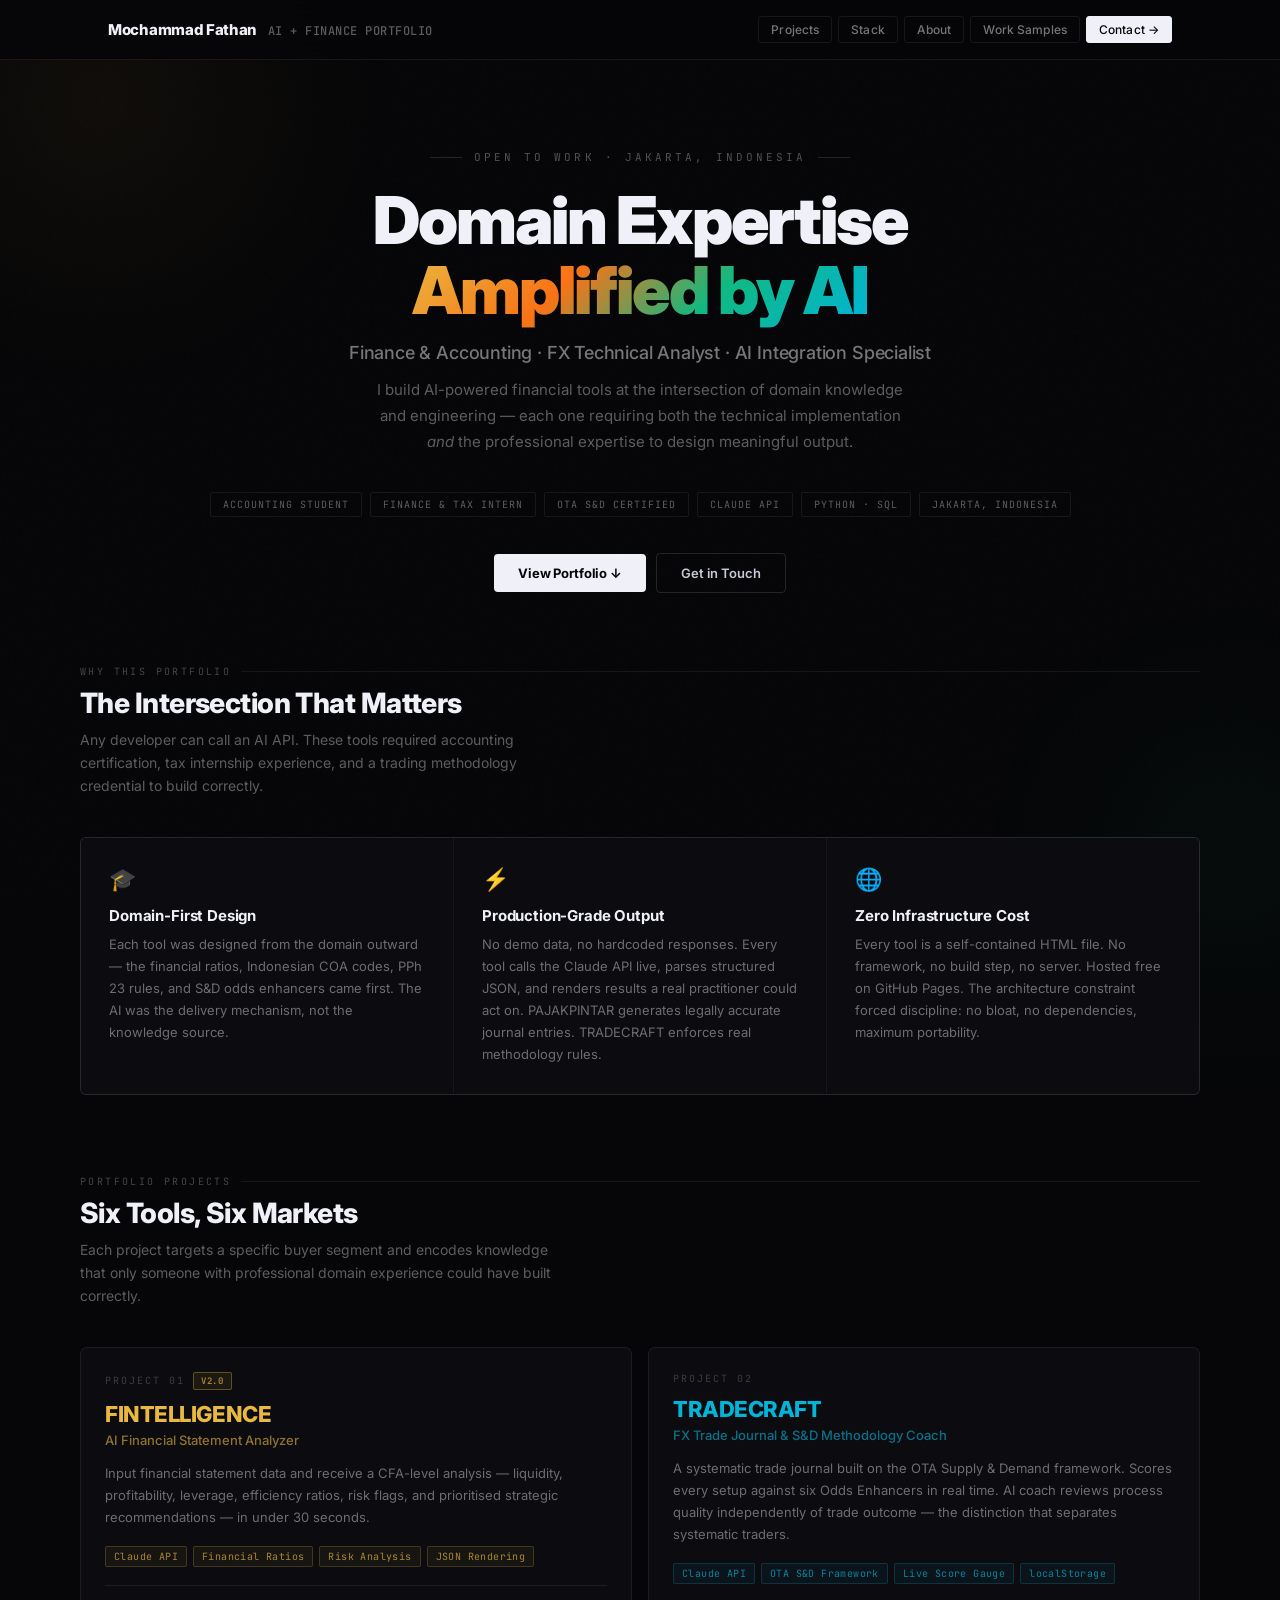
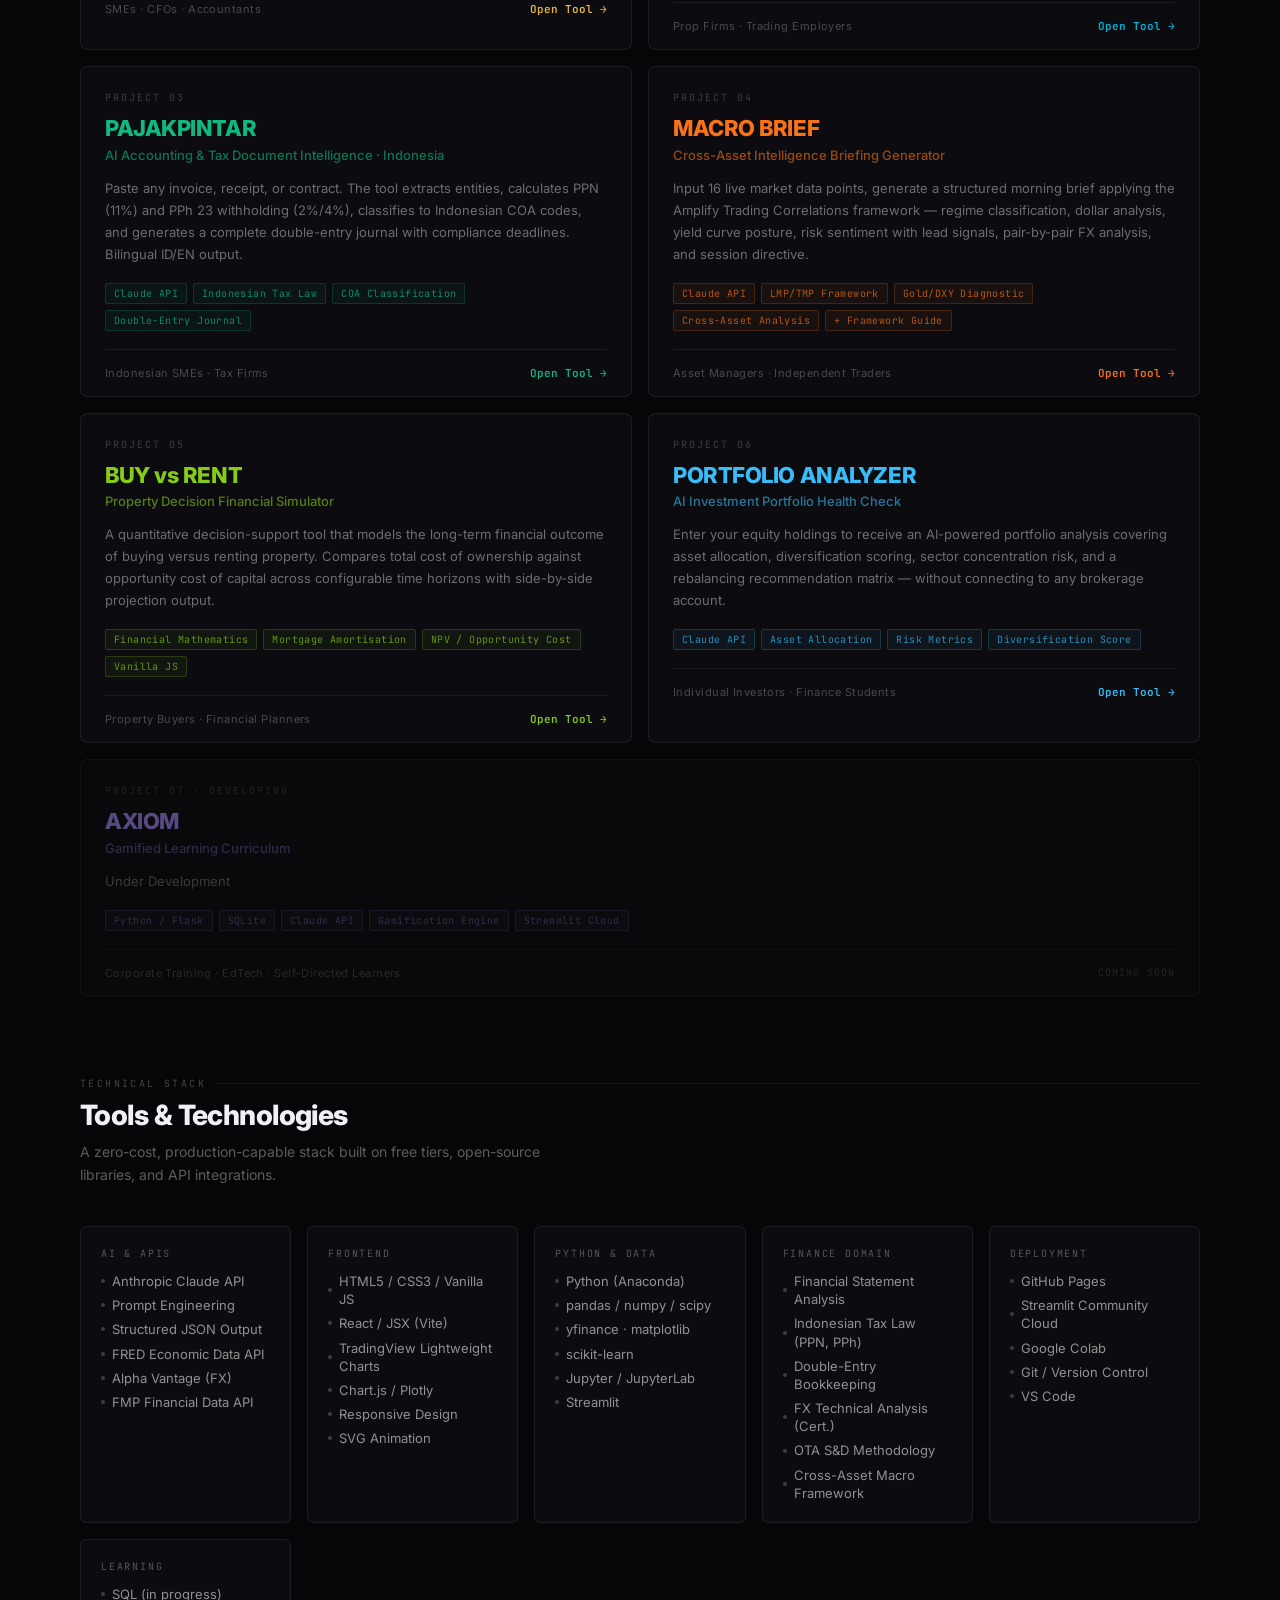
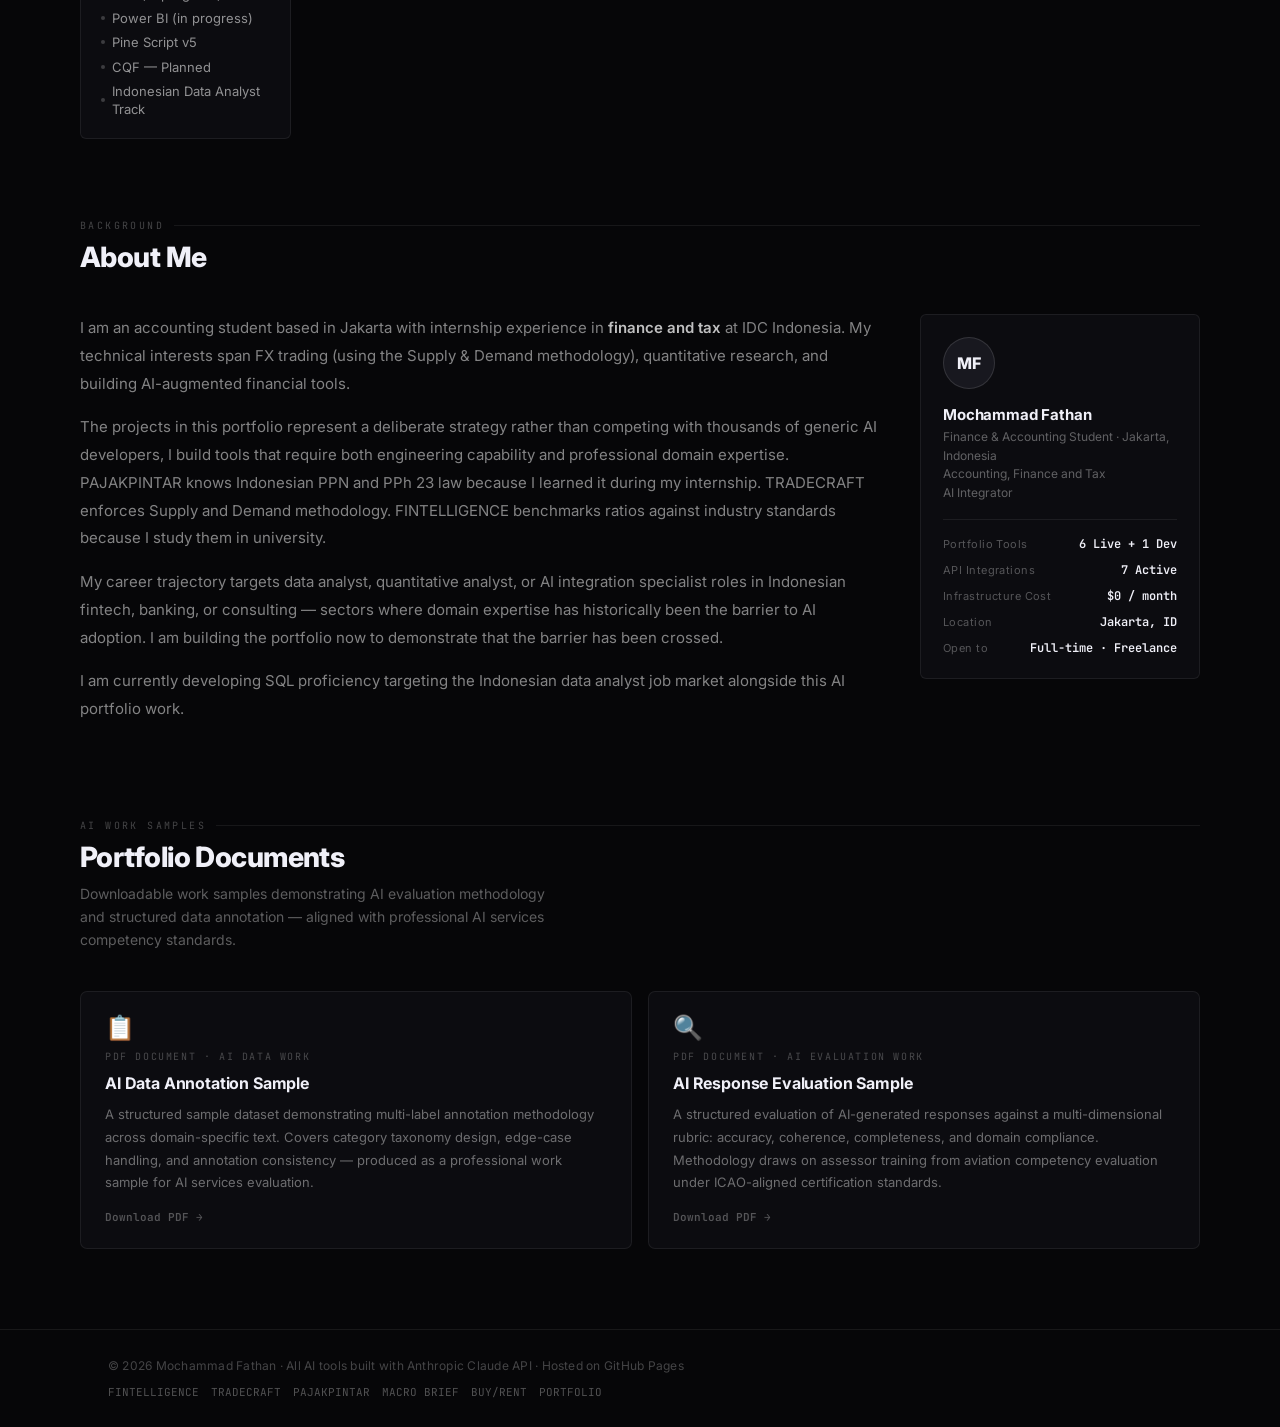
==== commit b73e06bf: "Change project status and update descriptions Updated project status and descriptions for AXIOM." ====
--- a/index.html
+++ b/index.html
@@ -431,10 +431,10 @@
     <!-- P7: AXIOM (Coming Soon) -->
     <div class="project-card p7 coming" style="grid-column:1/-1">
       <div class="pc-top">
-        <div class="pc-number">PROJECT 07 · IN DEVELOPMENT</div>
+        <div class="pc-number">PROJECT 07 · DEVELOPING</div>
         <div class="pc-name">AXIOM</div>
-        <div class="pc-tagline" style="color:rgba(167,139,250,0.5)">Gamified Polymath Learning Curriculum</div>
-        <div class="pc-desc">A locally-hosted, AI-powered learning system covering five knowledge domains — Finance &amp; Accounting, Data Analysis, FX Trading &amp; Technical Analysis, Macro Economics, and Mathematics &amp; Physics — with gamification mechanics, XP progression, and adaptive AI tutoring.</div>
+        <div class="pc-tagline" style="color:rgba(167,139,250,0.5)">Gamified Learning Curriculum</div>
+        <div class="pc-desc">Under Development</div>
         <div class="pc-stack">
           <span class="stack-tag">Python / Flask</span>
           <span class="stack-tag">SQLite</span>
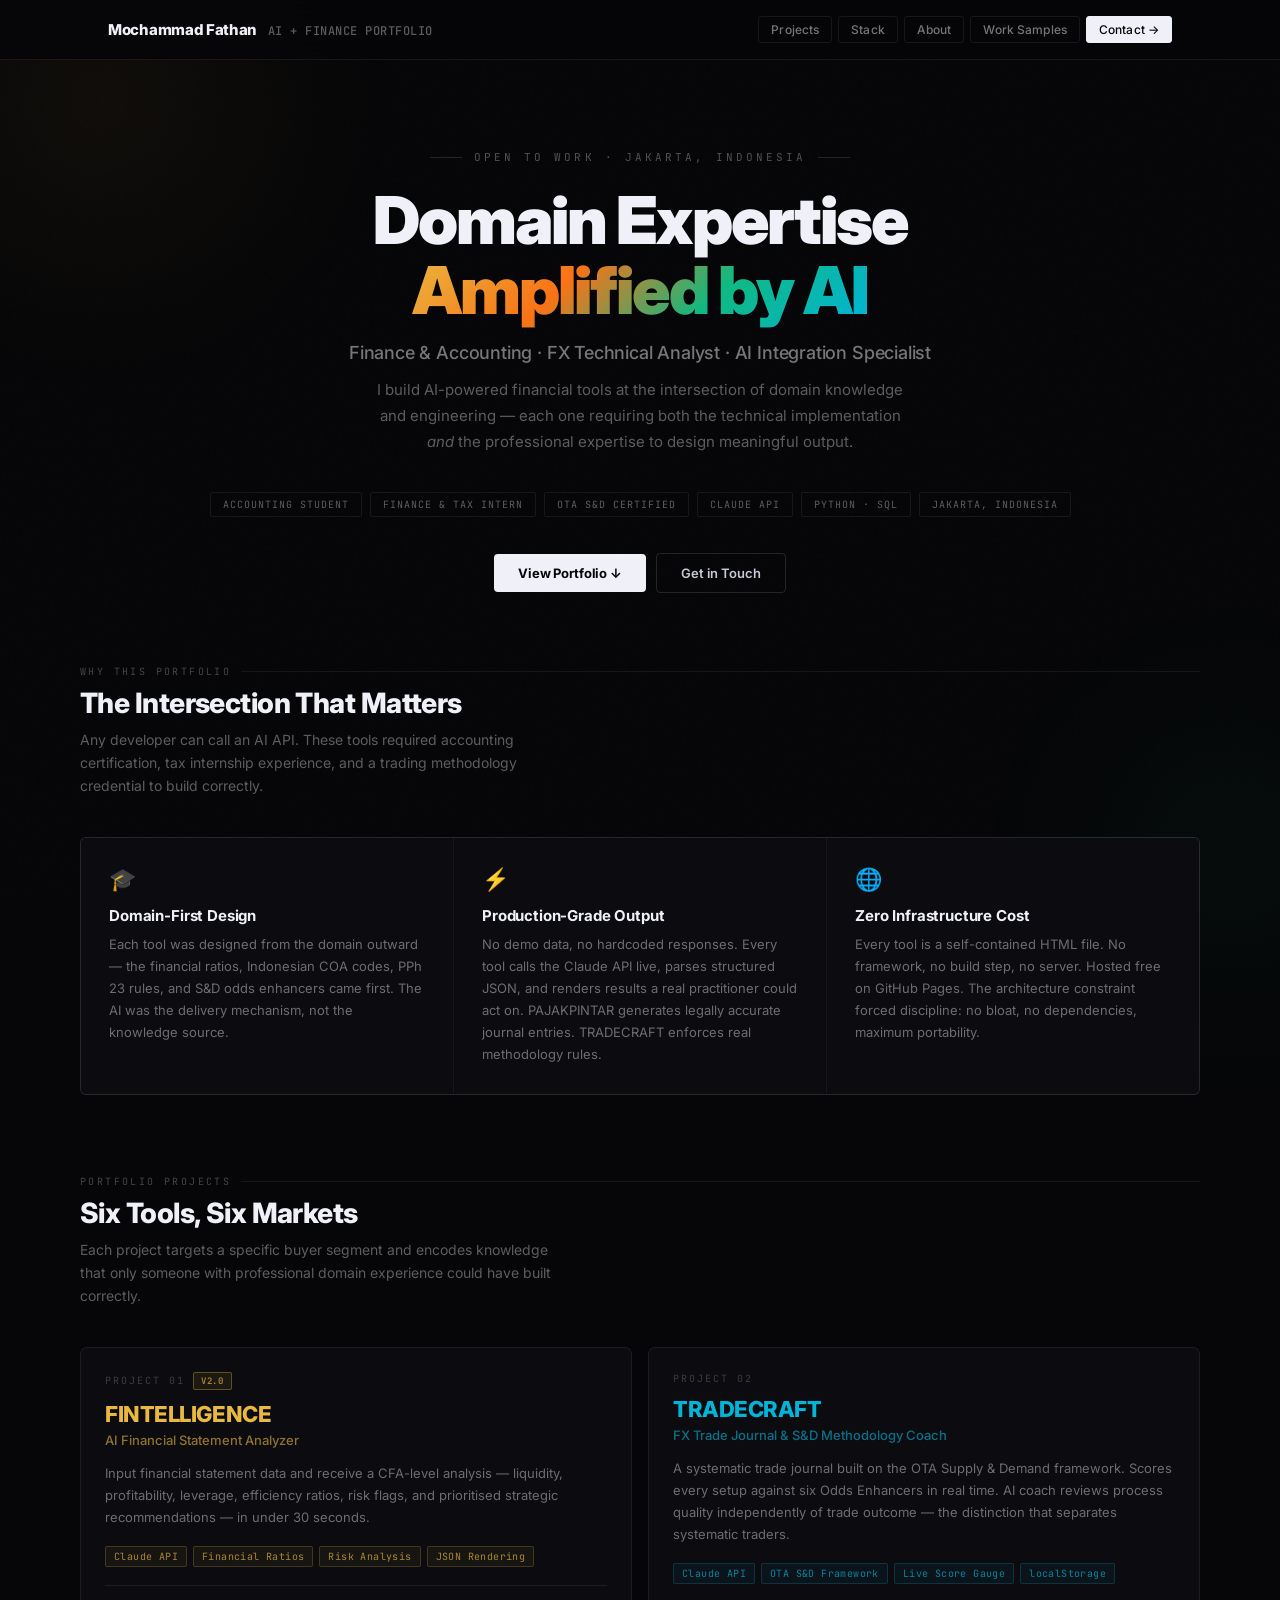
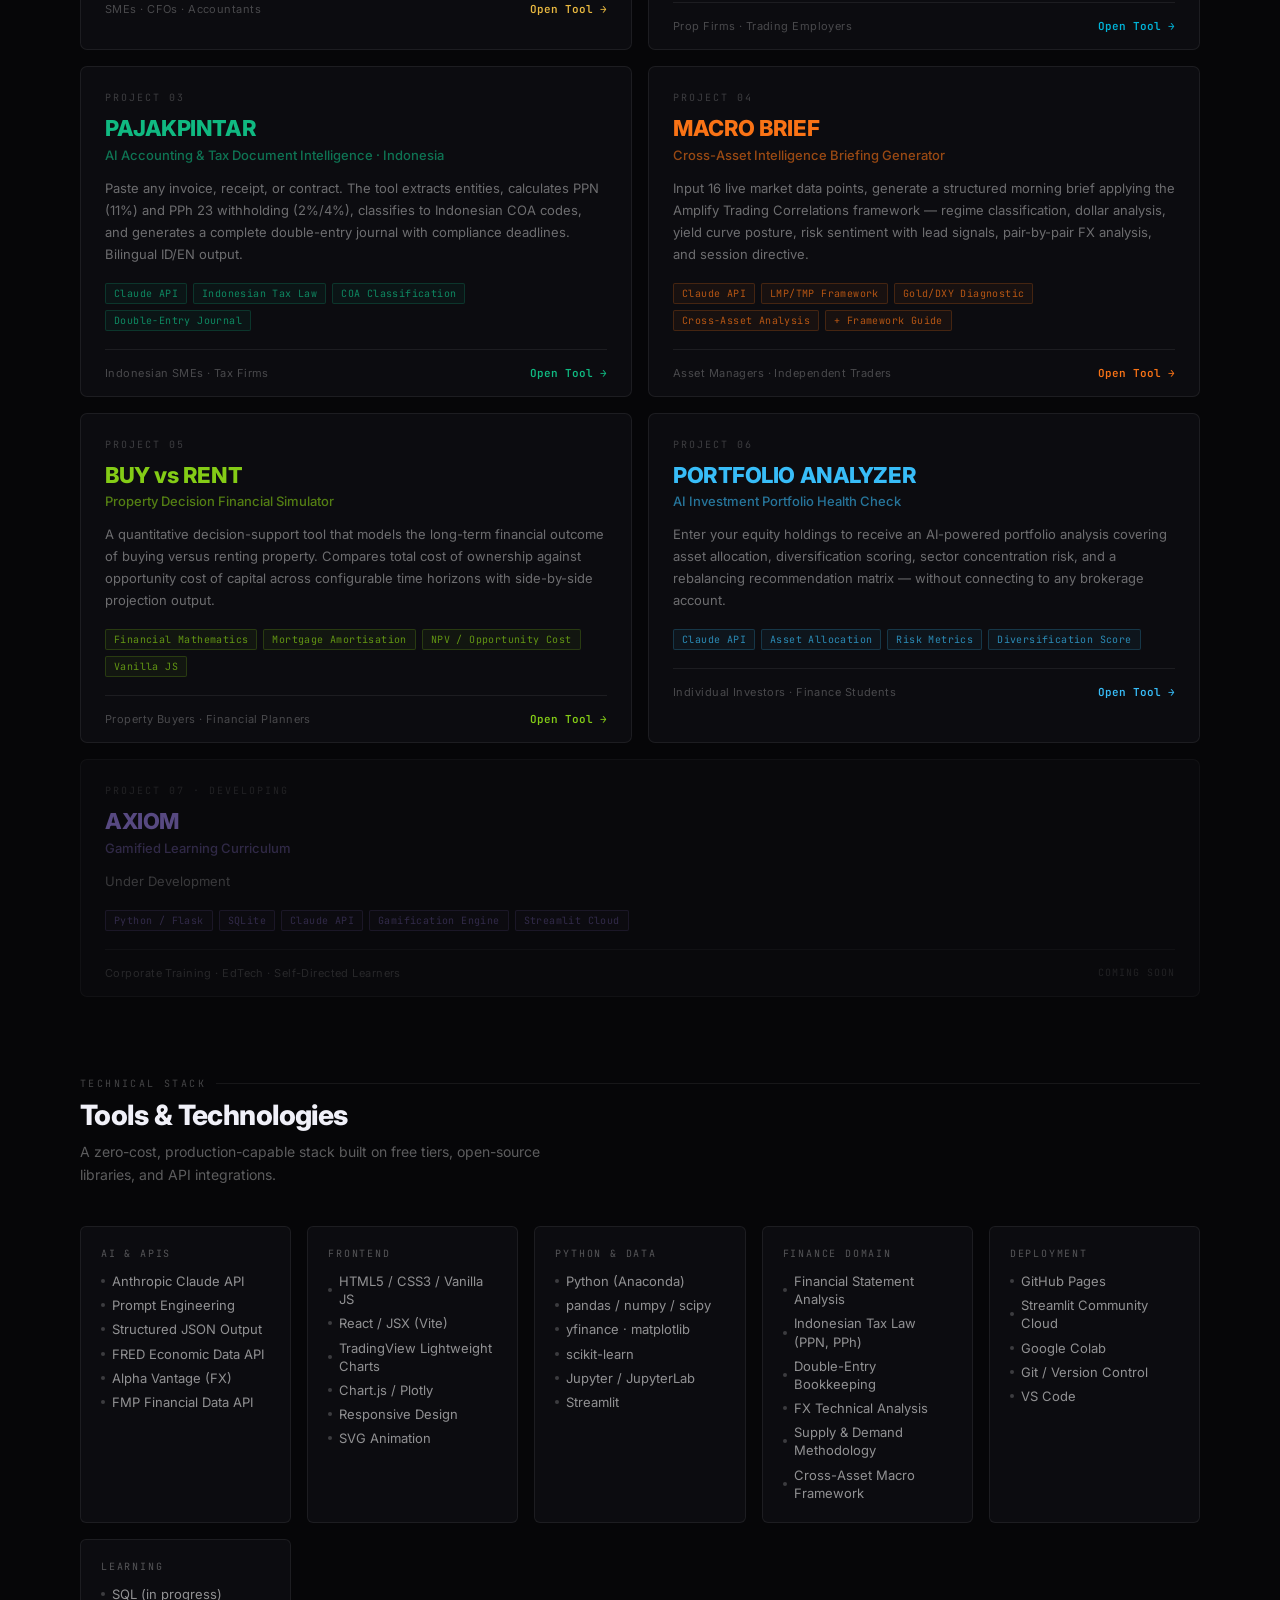
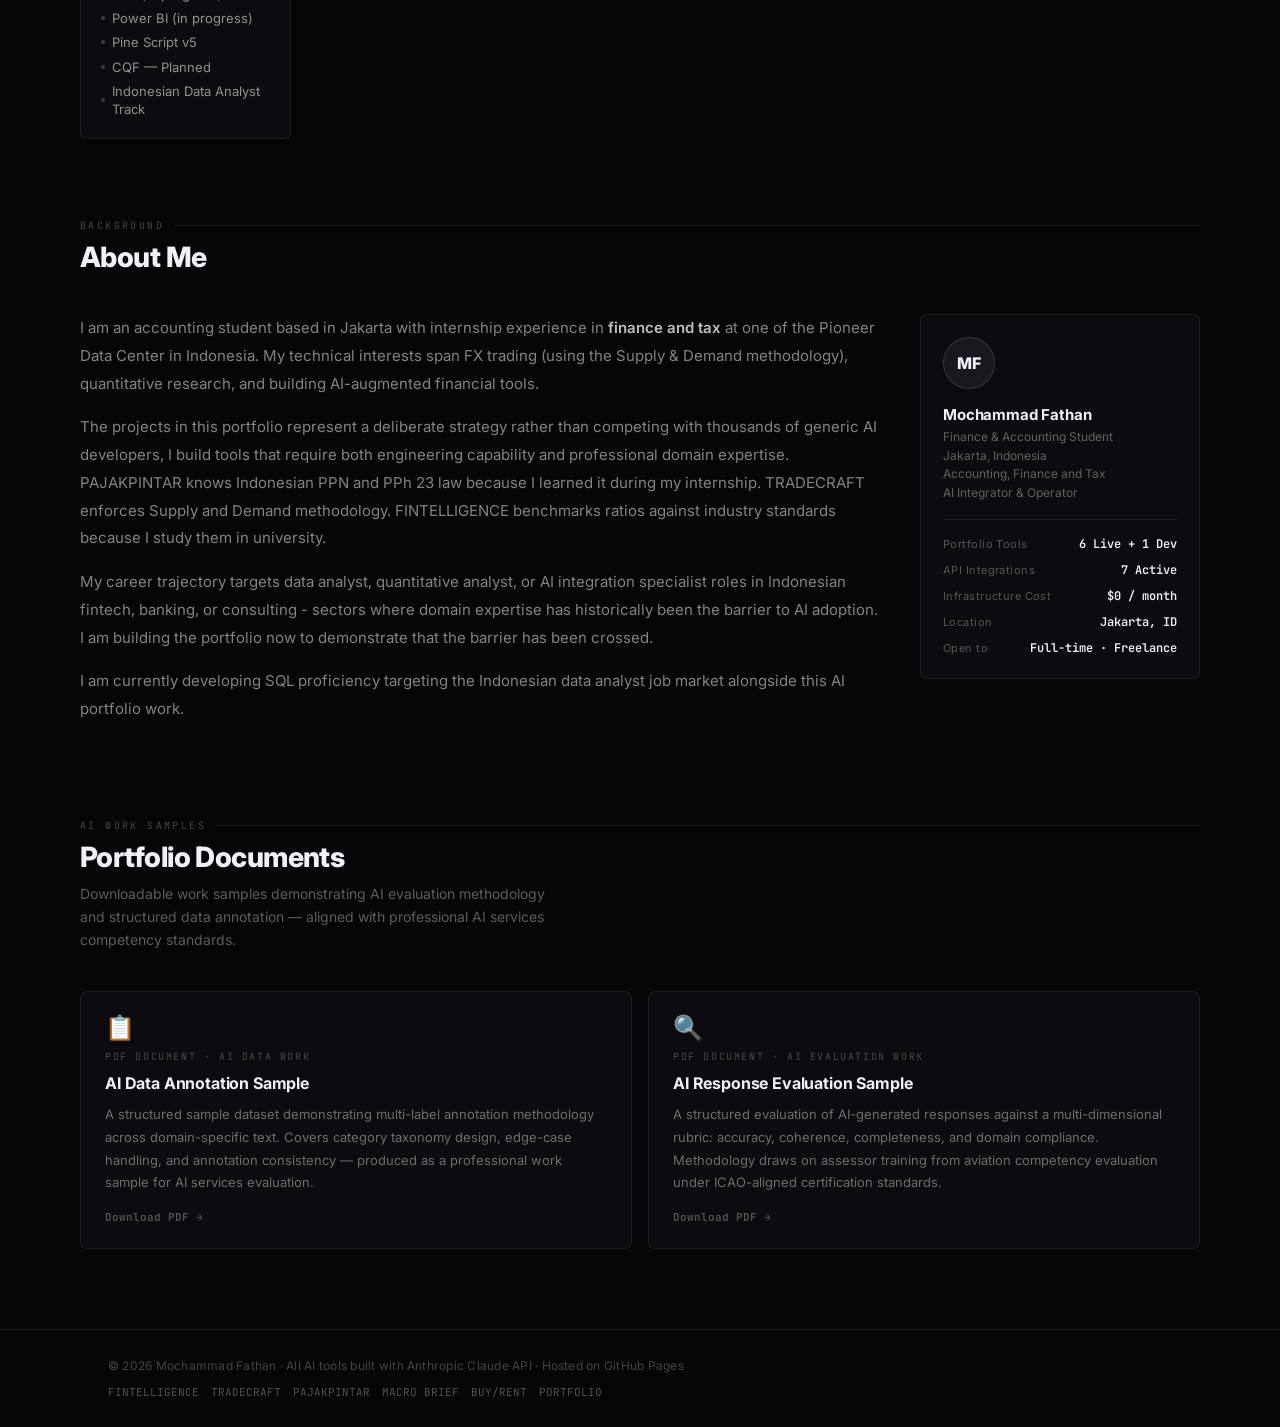
==== commit f3ef78a8: "Update portfolio content and descriptions in index.html" ====
--- a/index.html
+++ b/index.html
@@ -499,8 +499,8 @@
         <div class="sg-item">Financial Statement Analysis</div>
         <div class="sg-item">Indonesian Tax Law (PPN, PPh)</div>
         <div class="sg-item">Double-Entry Bookkeeping</div>
-        <div class="sg-item">FX Technical Analysis (Cert.)</div>
-        <div class="sg-item">OTA S&D Methodology</div>
+        <div class="sg-item">FX Technical Analysis</div>
+        <div class="sg-item">Supply & Demand Methodology</div>
         <div class="sg-item">Cross-Asset Macro Framework</div>
       </div>
     </div>
@@ -534,9 +534,9 @@
 
   <div class="about-grid">
     <div class="about-text">
-      <p>I am an accounting student based in Jakarta with internship experience in <strong>finance and tax</strong> at IDC Indonesia. My technical interests span FX trading (using the Supply &amp; Demand methodology), quantitative research, and building AI-augmented financial tools.</p>
+      <p>I am an accounting student based in Jakarta with internship experience in <strong>finance and tax</strong> at one of the Pioneer Data Center in Indonesia. My technical interests span FX trading (using the Supply &amp; Demand methodology), quantitative research, and building AI-augmented financial tools.</p>
       <p>The projects in this portfolio represent a deliberate strategy rather than competing with thousands of generic AI developers, I build tools that require both engineering capability and professional domain expertise. PAJAKPINTAR knows Indonesian PPN and PPh 23 law because I learned it during my internship. TRADECRAFT enforces Supply and Demand methodology. FINTELLIGENCE benchmarks ratios against industry standards because I study them in university.</p>
-      <p>My career trajectory targets data analyst, quantitative analyst, or AI integration specialist roles in Indonesian fintech, banking, or consulting — sectors where domain expertise has historically been the barrier to AI adoption. I am building the portfolio now to demonstrate that the barrier has been crossed.</p>
+      <p>My career trajectory targets data analyst, quantitative analyst, or AI integration specialist roles in Indonesian fintech, banking, or consulting - sectors where domain expertise has historically been the barrier to AI adoption. I am building the portfolio now to demonstrate that the barrier has been crossed.</p>
       <p>I am currently developing SQL proficiency targeting the Indonesian data analyst job market alongside this AI portfolio work.</p>
     </div>
 
@@ -544,7 +544,7 @@
       <div class="about-card">
         <div class="ac-avatar">MF</div>
         <div class="ac-name">Mochammad Fathan</div>
-        <div class="ac-role">Finance & Accounting Student · Jakarta, Indonesia<br>Accounting, Finance and Tax<br>AI Integrator</div>
+        <div class="ac-role">Finance & Accounting Student<br>Jakarta, Indonesia<br>Accounting, Finance and Tax<br>AI Integrator & Operator</div>
         <div class="ac-stats">
           <div class="ac-stat">
             <span class="ac-stat-label">Portfolio Tools</span>
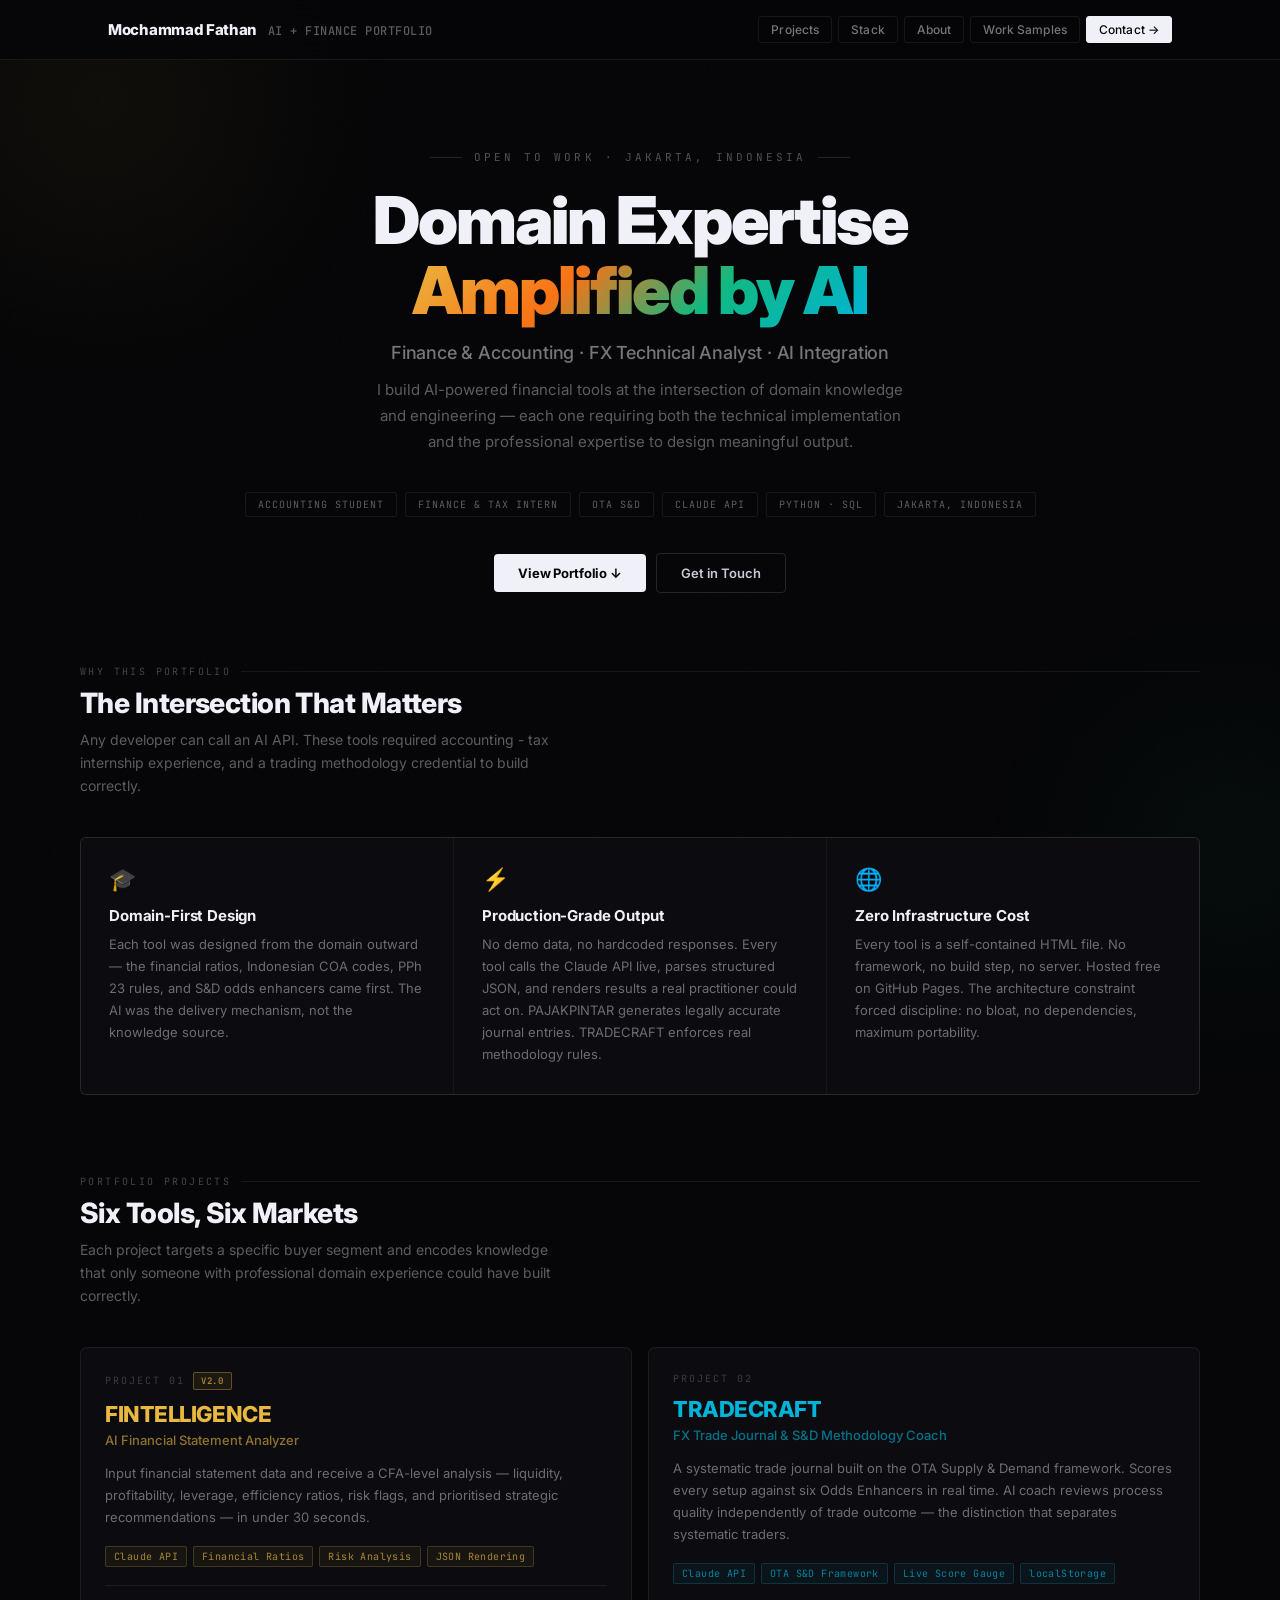
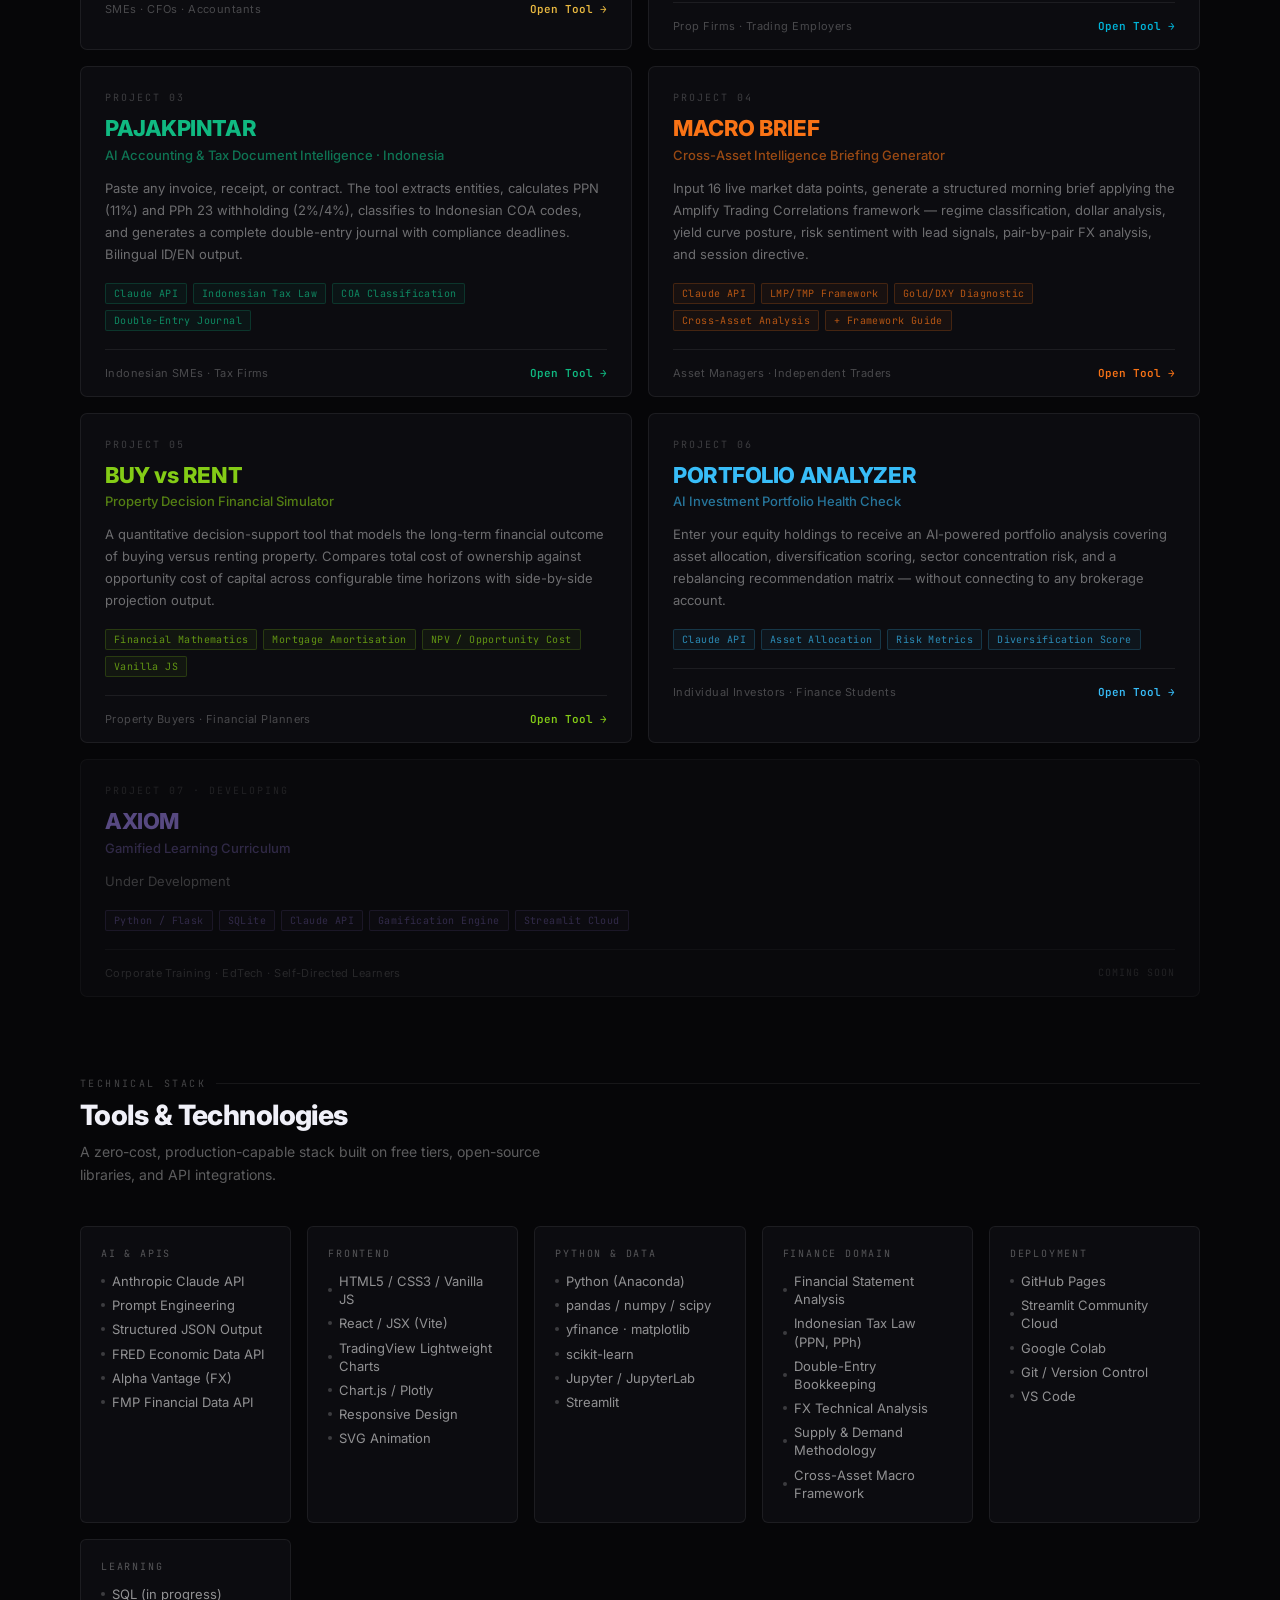
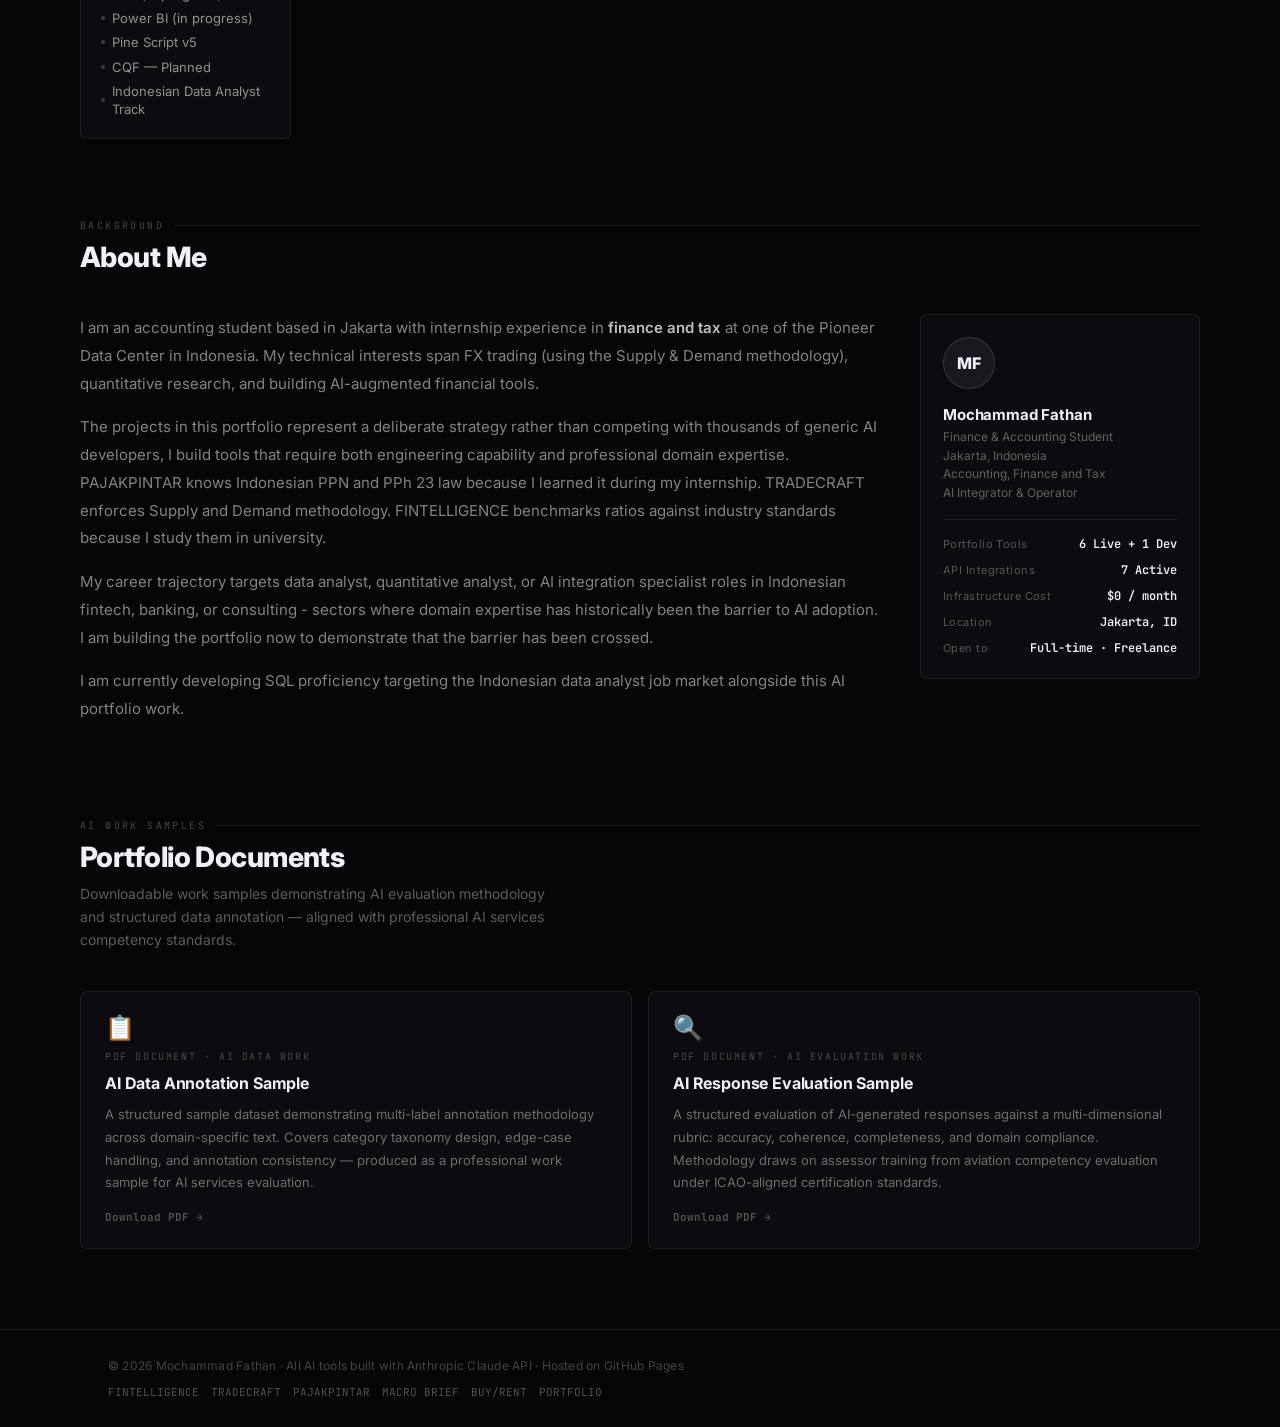
==== commit fe6e5b3e: "Update index.html" ====
--- a/index.html
+++ b/index.html
@@ -241,7 +241,7 @@
       <a href="#skills" class="nav-link">Stack</a>
       <a href="#about" class="nav-link">About</a>
       <a href="#samples" class="nav-link">Work Samples</a>
-      <a href="mailto:your@email.com" class="nav-link nav-cta">Contact →</a>
+      <a href="https://www.linkedin.com/in/mochfathan/" class="nav-link nav-cta">Contact →</a>
     </div>
   </div>
 </nav>
@@ -252,12 +252,12 @@
 <section class="hero wrap reveal">
   <div class="hero-eyebrow">Open to Work · Jakarta, Indonesia</div>
   <h1 class="hero-name">Domain Expertise<br><span class="accent">Amplified by AI</span></h1>
-  <div class="hero-role">Finance & Accounting · FX Technical Analyst · AI Integration Specialist</div>
-  <p class="hero-desc">I build AI-powered financial tools at the intersection of domain knowledge and engineering — each one requiring both the technical implementation <em>and</em> the professional expertise to design meaningful output.</p>
+  <div class="hero-role">Finance & Accounting · FX Technical Analyst · AI Integration</div>
+  <p class="hero-desc">I build AI-powered financial tools at the intersection of domain knowledge and engineering — each one requiring both the technical implementation and the professional expertise to design meaningful output.</p>
   <div class="hero-badges">
     <span class="badge">Accounting Student</span>
     <span class="badge">Finance & Tax Intern</span>
-    <span class="badge">OTA S&D Certified</span>
+    <span class="badge">OTA S&D</span>
     <span class="badge">Claude API</span>
     <span class="badge">Python · SQL</span>
     <span class="badge">Jakarta, Indonesia</span>
@@ -272,7 +272,7 @@
 <section class="value-section wrap reveal" id="value">
   <div class="sec-label">Why This Portfolio</div>
   <h2 class="sec-title">The Intersection That Matters</h2>
-  <p class="sec-sub">Any developer can call an AI API. These tools required accounting certification, tax internship experience, and a trading methodology credential to build correctly.</p>
+  <p class="sec-sub">Any developer can call an AI API. These tools required accounting - tax internship experience, and a trading methodology credential to build correctly.</p>
 
   <div class="value-grid">
     <div class="value-card">
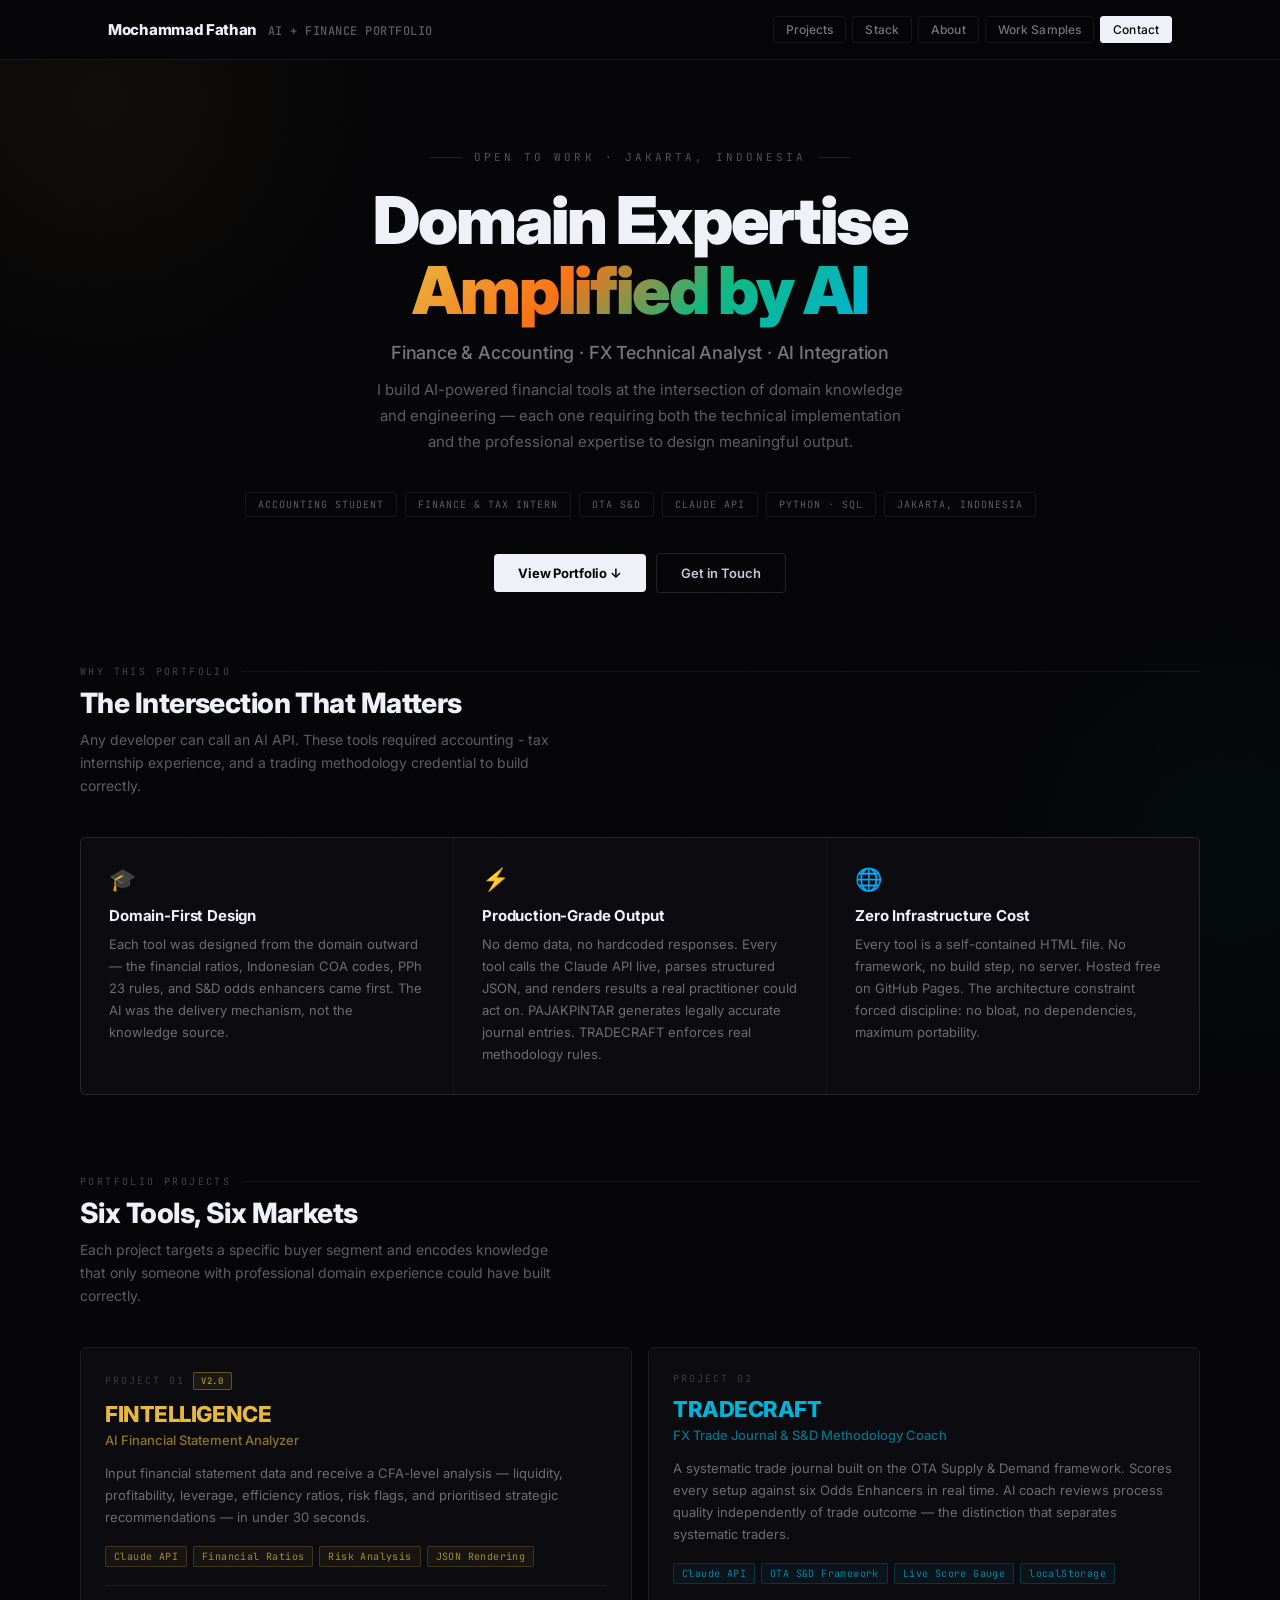
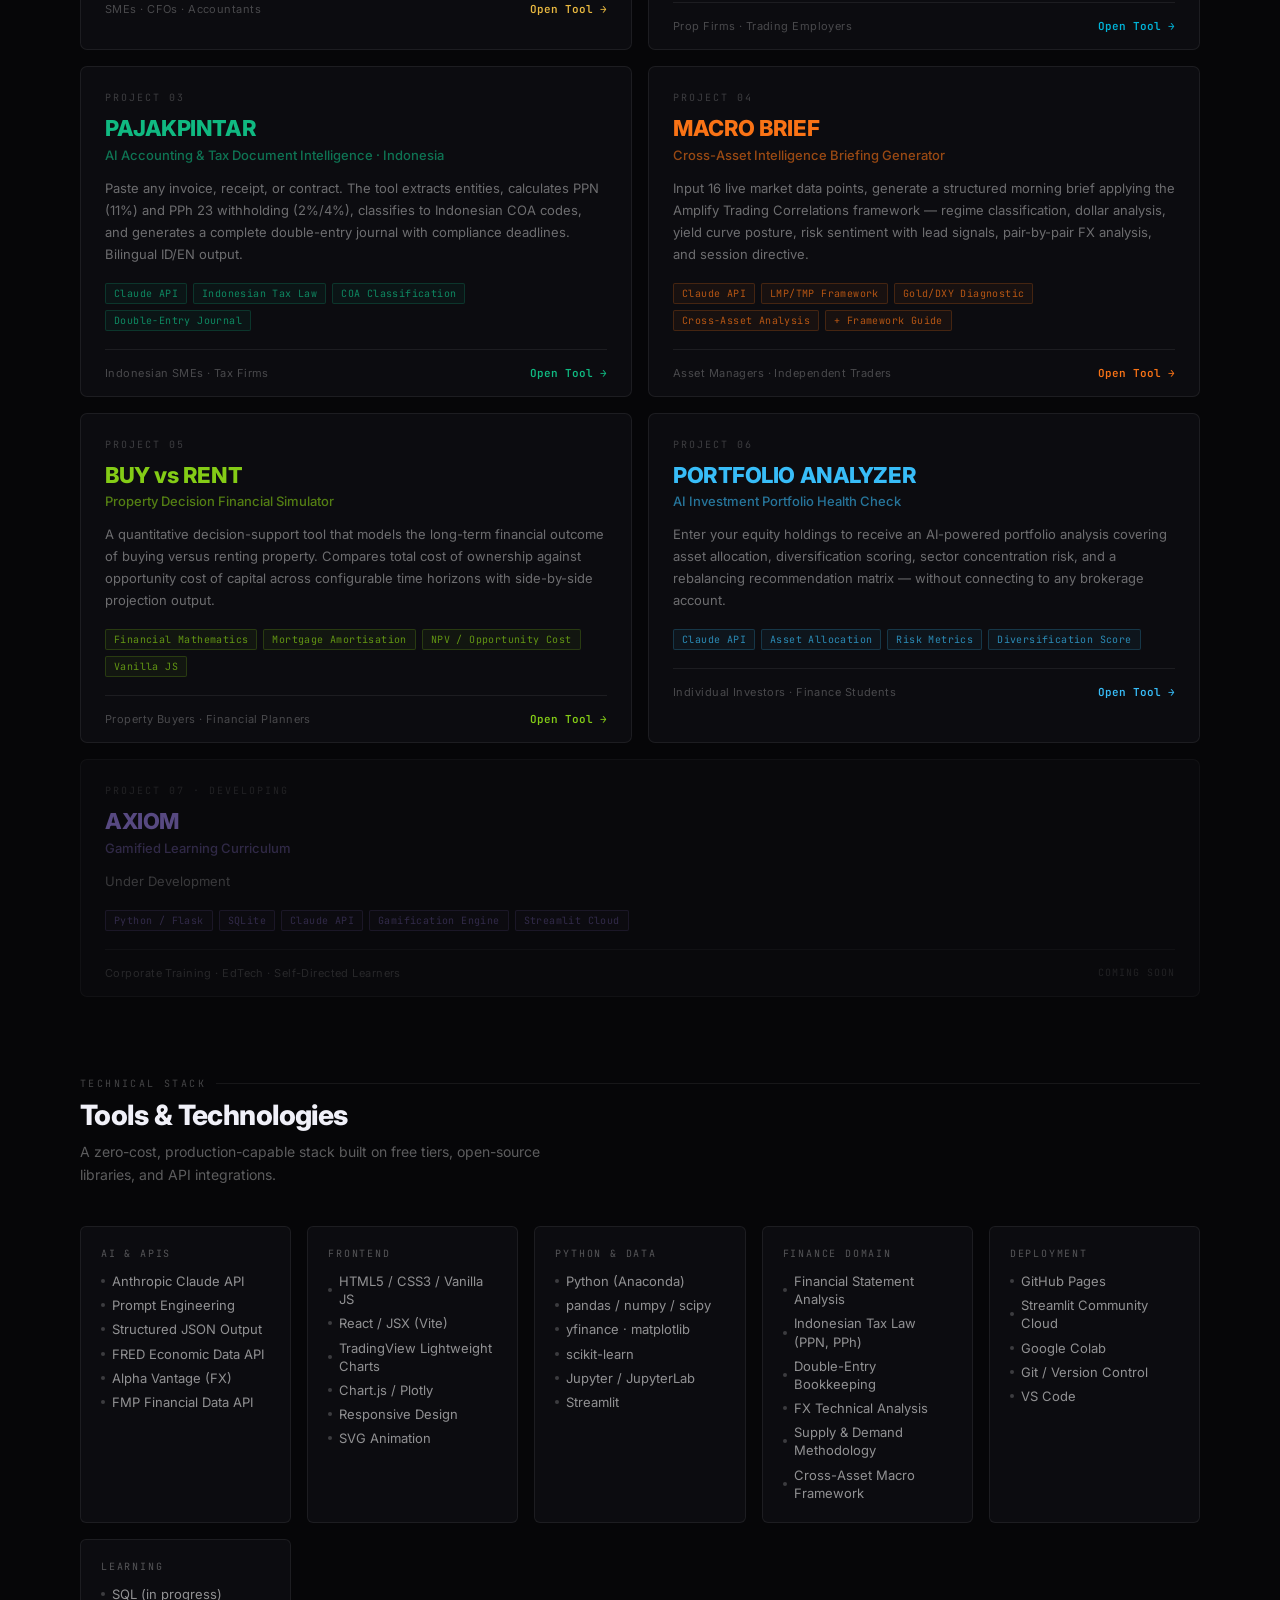
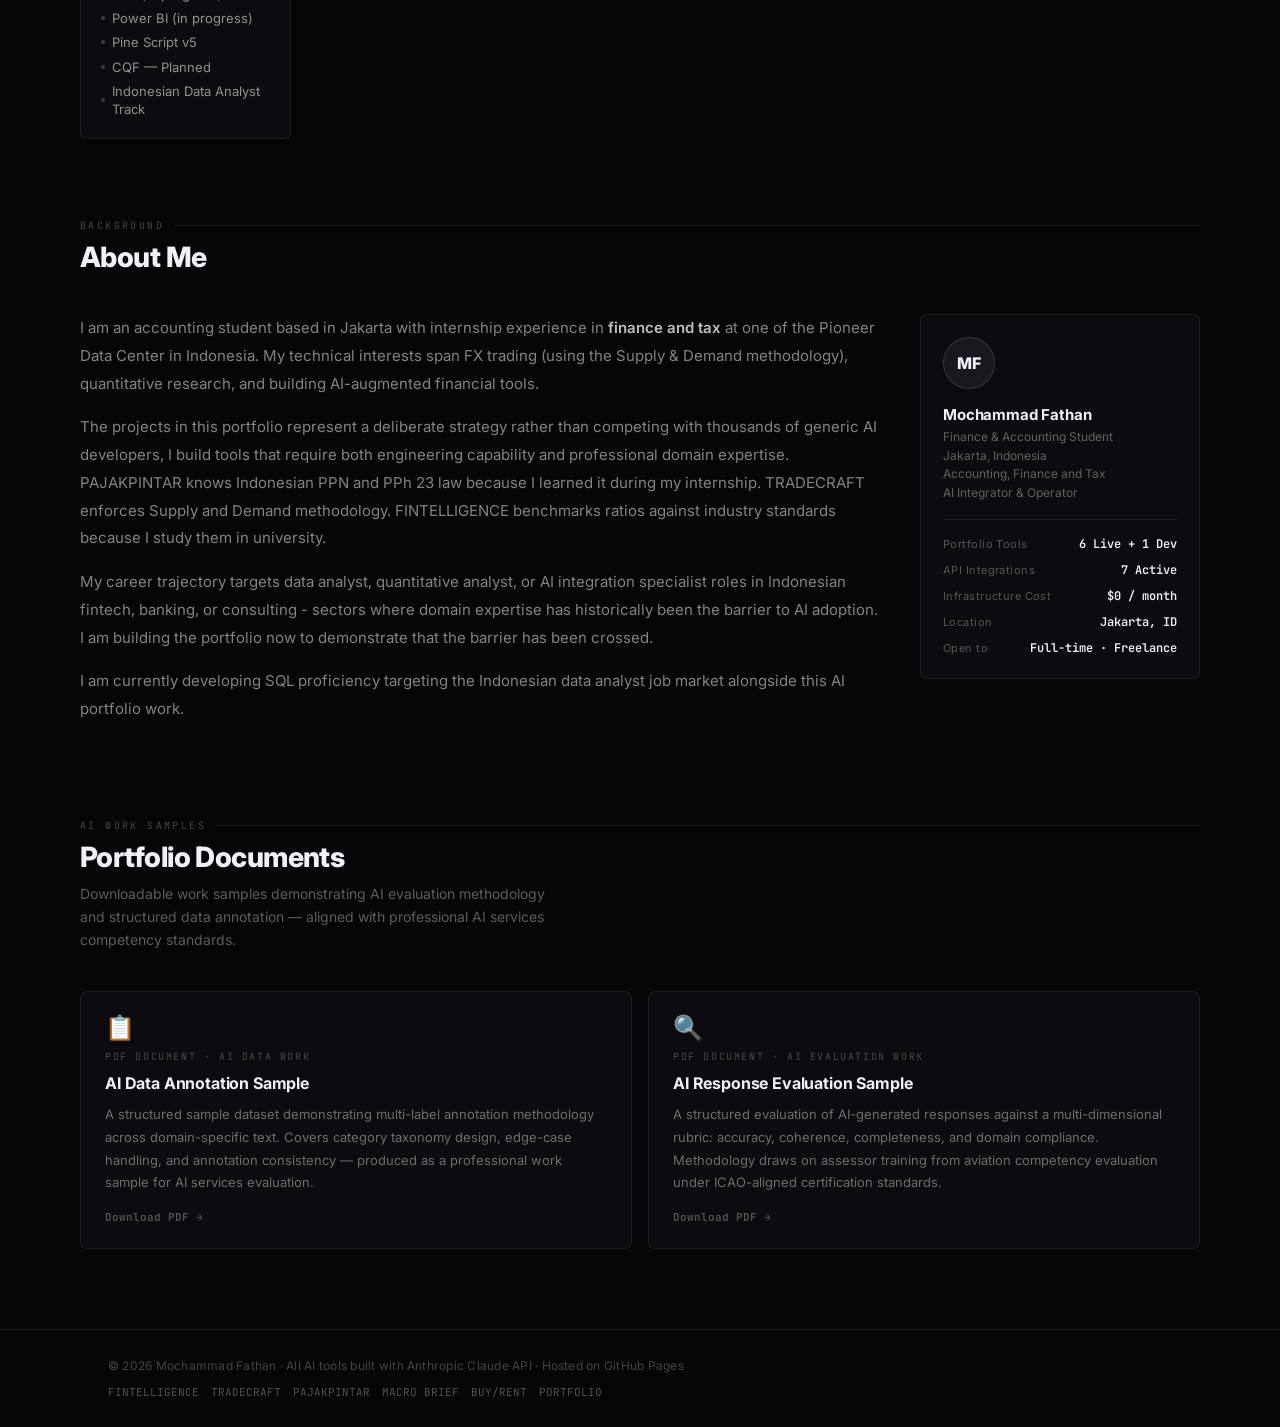
==== commit bd0c333d: "Fix contact link text in navigation" ====
--- a/index.html
+++ b/index.html
@@ -241,7 +241,7 @@
       <a href="#skills" class="nav-link">Stack</a>
       <a href="#about" class="nav-link">About</a>
       <a href="#samples" class="nav-link">Work Samples</a>
-      <a href="https://www.linkedin.com/in/mochfathan/" class="nav-link nav-cta">Contact →</a>
+      <a href="https://www.linkedin.com/in/mochfathan/" class="nav-link nav-cta">Contact</a>
     </div>
   </div>
 </nav>
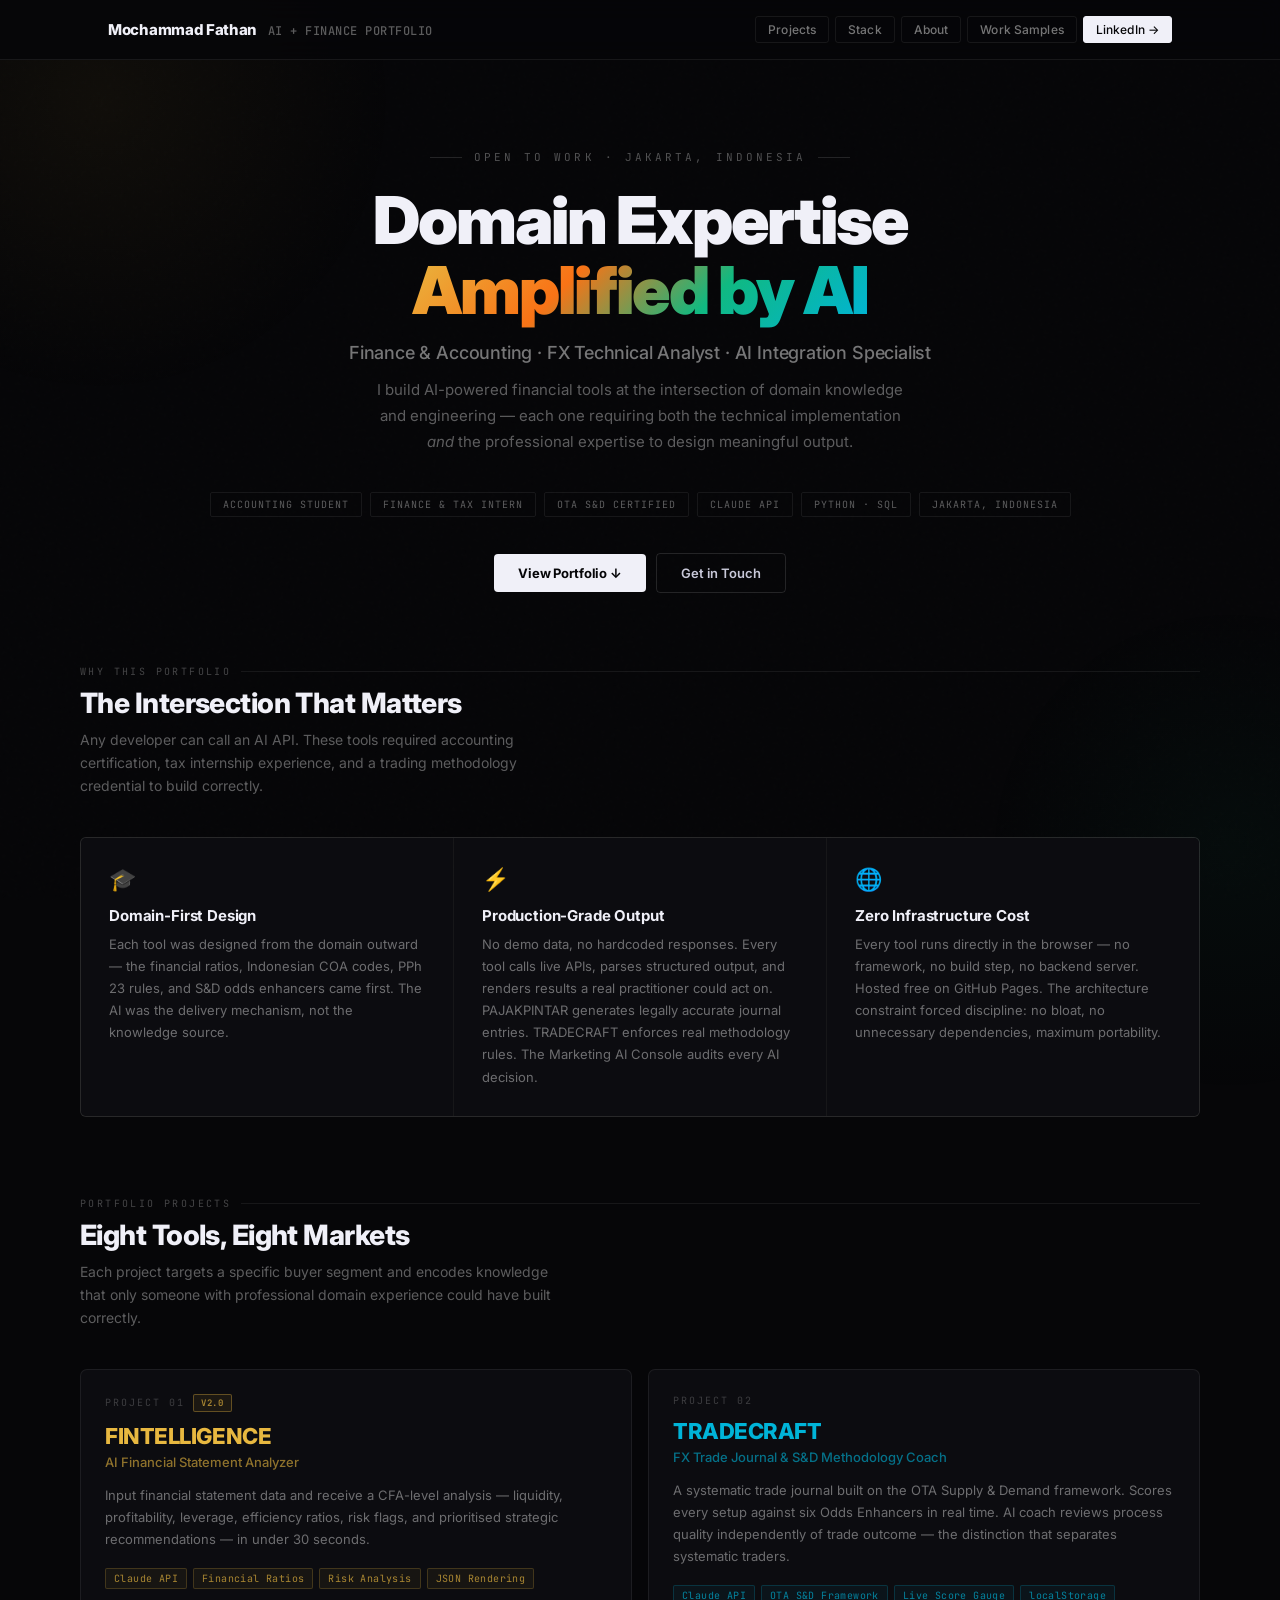
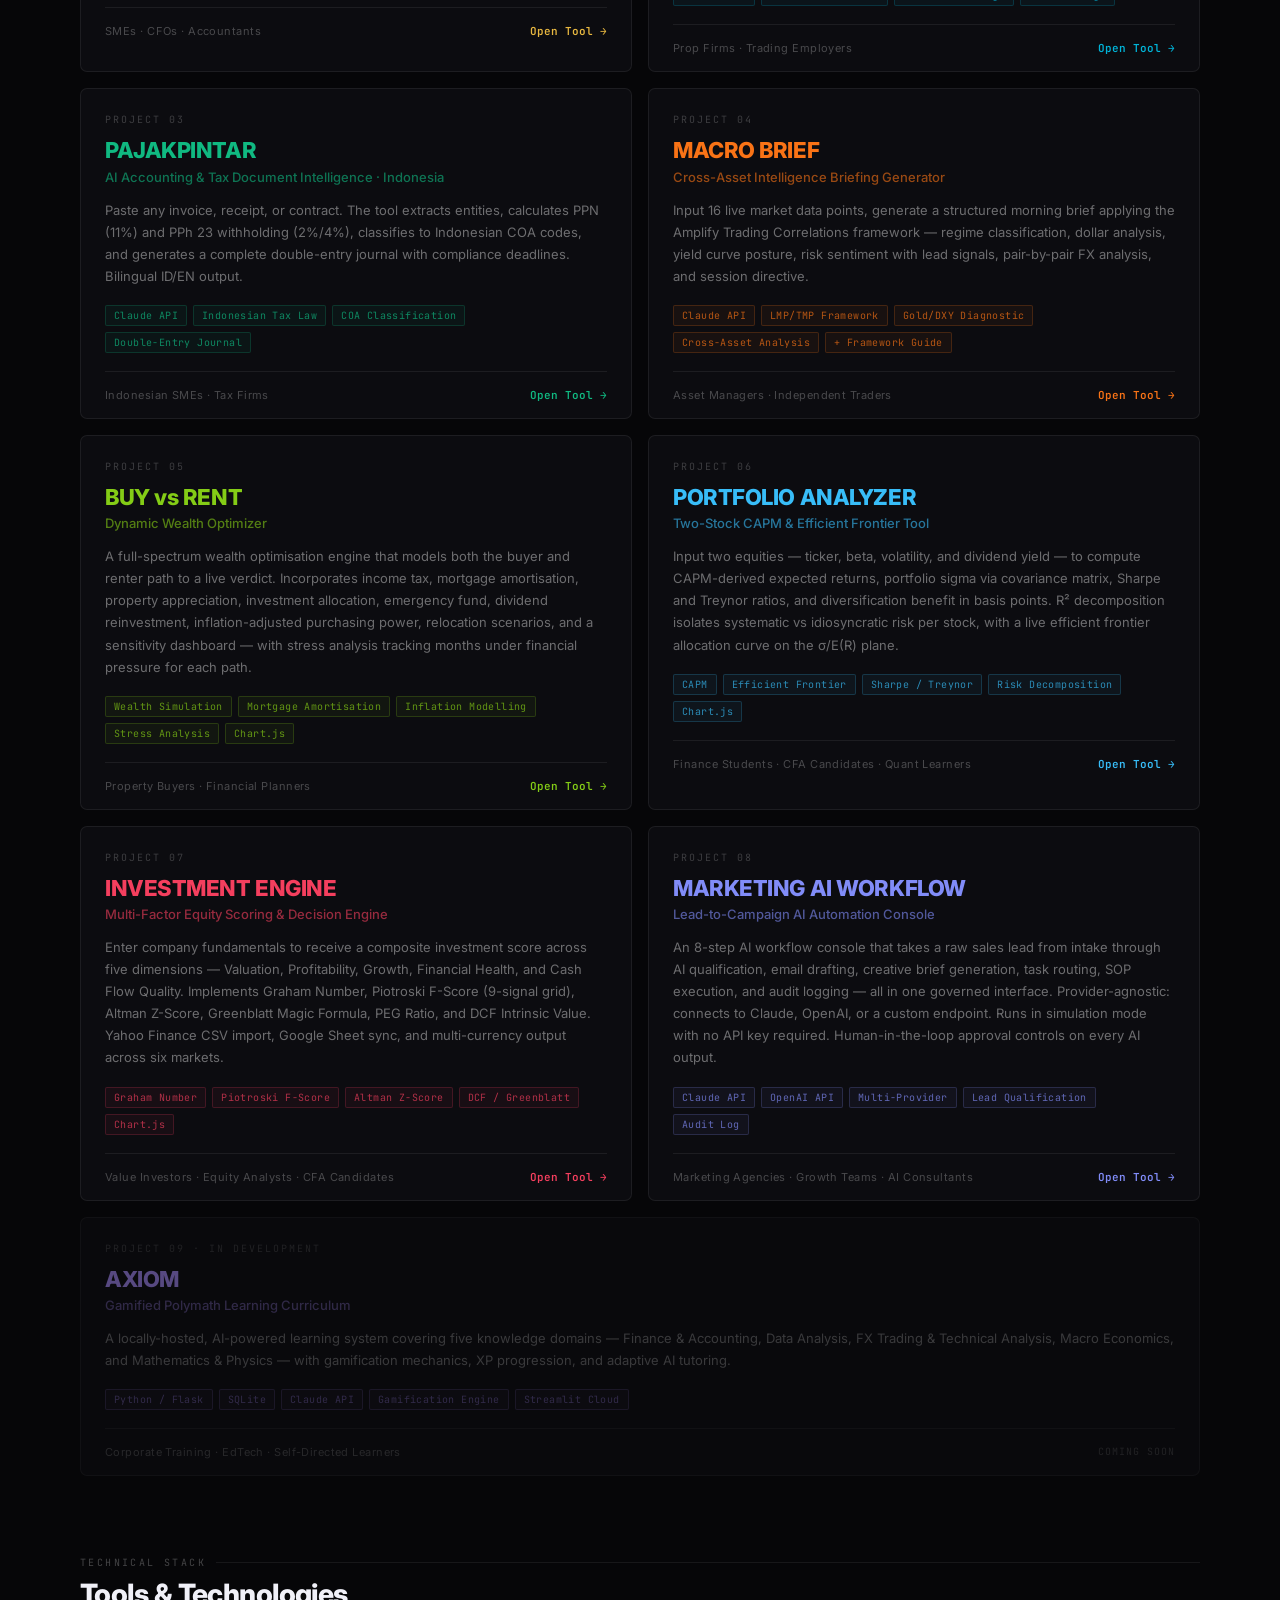
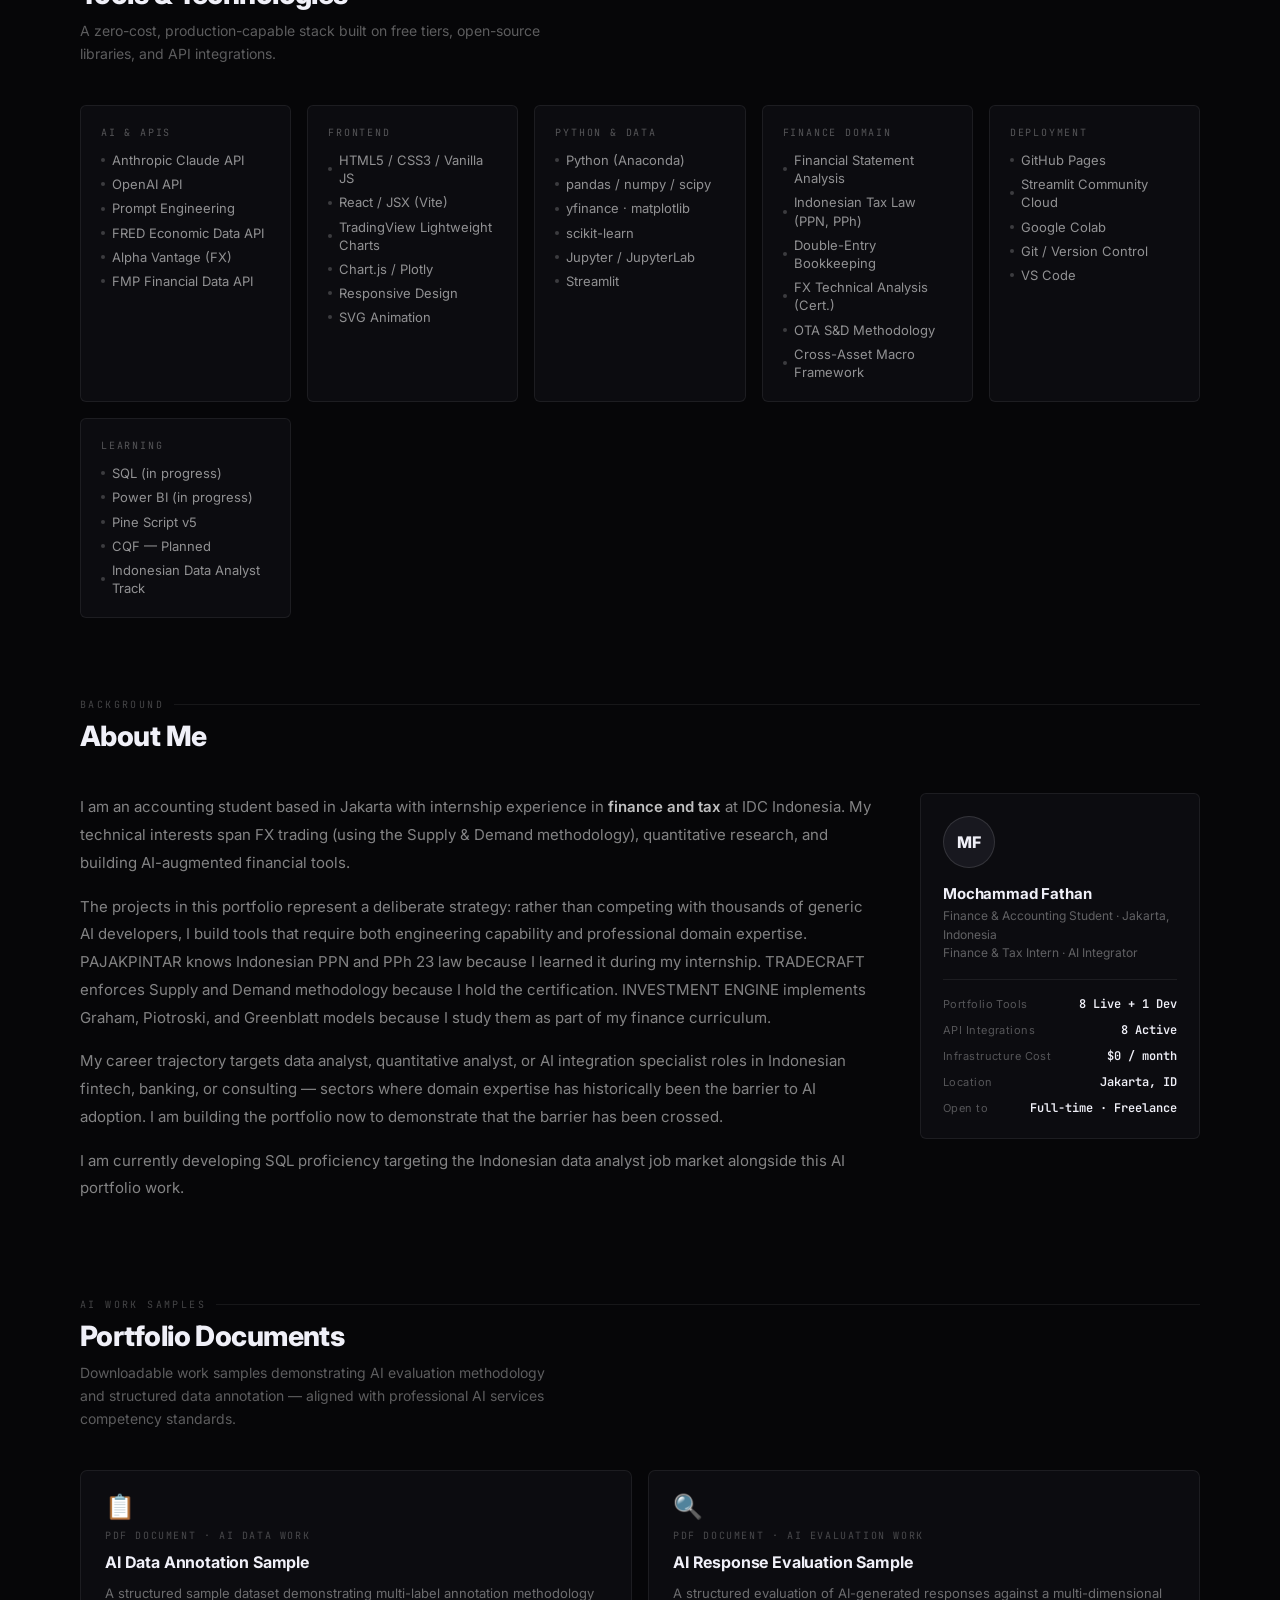
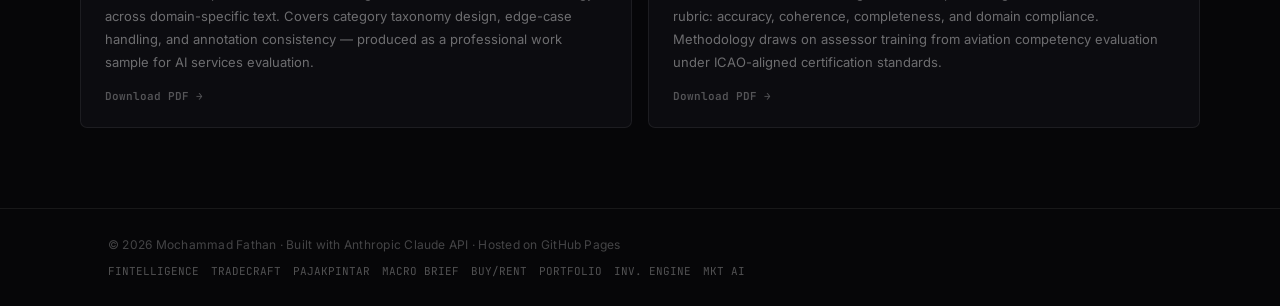
==== commit fb5e8d4a: "Add files via upload" ====
--- a/index.html
+++ b/index.html
@@ -10,32 +10,21 @@
 :root{
   --bg:#060608;--s1:#0c0c10;--s2:#121218;--s3:#18181f;
   --border:rgba(255,255,255,0.07);--border2:rgba(255,255,255,0.12);
-  --text:#c8c8d8;--text2:#686880;--text3:#383848;
-  --white:#f0f0f8;
-  /* project colours */
+  --text:#c8c8d8;--text2:#686880;--text3:#383848;--white:#f0f0f8;
   --amber:#e8b840;--cyan:#00b4d8;--emerald:#10b981;--orange:#f97316;
-  --lime:#84cc16;--sky:#38bdf8;--violet:#a78bfa;
+  --lime:#84cc16;--sky:#38bdf8;--rose:#f43f5e;--indigo:#818cf8;--violet:#a78bfa;
 }
 html{scroll-behavior:smooth}
 body{background:var(--bg);color:var(--text);font-family:'Inter',sans-serif;min-height:100vh;overflow-x:hidden}
-
-/* subtle noise texture overlay */
 body::before{content:'';position:fixed;inset:0;
   background-image:url("data:image/svg+xml,%3Csvg viewBox='0 0 256 256' xmlns='http://www.w3.org/2000/svg'%3E%3Cfilter id='n'%3E%3CfeTurbulence type='fractalNoise' baseFrequency='0.9' numOctaves='4' stitchTiles='stitch'/%3E%3C/filter%3E%3Crect width='100%25' height='100%25' filter='url(%23n)' opacity='0.025'/%3E%3C/svg%3E");
   pointer-events:none;z-index:0;opacity:0.4}
-
-/* ambient glows */
 .glow-1{position:fixed;top:-200px;left:-200px;width:600px;height:600px;
-  background:radial-gradient(circle,rgba(232,184,64,0.05) 0%,transparent 70%);
-  pointer-events:none;z-index:0}
+  background:radial-gradient(circle,rgba(232,184,64,0.05) 0%,transparent 70%);pointer-events:none;z-index:0}
 .glow-2{position:fixed;bottom:-200px;right:-200px;width:500px;height:500px;
-  background:radial-gradient(circle,rgba(16,185,129,0.04) 0%,transparent 70%);
-  pointer-events:none;z-index:0}
-
+  background:radial-gradient(circle,rgba(16,185,129,0.04) 0%,transparent 70%);pointer-events:none;z-index:0}
 .z1{position:relative;z-index:1}
 .wrap{max-width:1120px;margin:0 auto;padding:0 28px}
-
-/* ─── NAV ─── */
 nav{border-bottom:1px solid var(--border);padding:16px 0;position:sticky;top:0;
   background:rgba(6,6,8,0.88);backdrop-filter:blur(12px);z-index:100}
 .nav-inner{display:flex;align-items:center;justify-content:space-between;gap:16px}
@@ -49,8 +38,6 @@
 .nav-link:hover{color:var(--white);border-color:var(--border2)}
 .nav-cta{background:var(--white);color:#060608;border-color:var(--white)}
 .nav-cta:hover{background:rgba(240,240,248,0.88);color:#060608}
-
-/* ─── HERO ─── */
 .hero{padding:90px 0 72px;text-align:center}
 .hero-eyebrow{font-family:'JetBrains Mono',monospace;font-size:11px;color:rgba(255,255,255,0.3);
   letter-spacing:0.28em;text-transform:uppercase;margin-bottom:22px;
@@ -58,17 +45,13 @@
 .hero-eyebrow::before,.hero-eyebrow::after{content:'';width:32px;height:1px;background:var(--border2)}
 .hero-name{font-size:clamp(38px,6vw,66px);font-weight:900;color:var(--white);
   letter-spacing:-0.03em;line-height:1.06;margin-bottom:16px}
-.hero-name .accent{
-  background:linear-gradient(135deg,#e8b840 0%,#f97316 35%,#10b981 65%,#00b4d8 100%);
+.hero-name .accent{background:linear-gradient(135deg,#e8b840 0%,#f97316 35%,#10b981 65%,#00b4d8 100%);
   -webkit-background-clip:text;-webkit-text-fill-color:transparent;background-clip:text}
-.hero-role{font-size:18px;font-weight:500;color:rgba(255,255,255,0.45);
-  margin-bottom:14px;letter-spacing:-0.01em}
-.hero-desc{font-size:15px;color:rgba(255,255,255,0.35);max-width:540px;margin:0 auto 36px;
-  line-height:1.75;font-weight:400}
+.hero-role{font-size:18px;font-weight:500;color:rgba(255,255,255,0.45);margin-bottom:14px;letter-spacing:-0.01em}
+.hero-desc{font-size:15px;color:rgba(255,255,255,0.35);max-width:540px;margin:0 auto 36px;line-height:1.75;font-weight:400}
 .hero-badges{display:flex;flex-wrap:wrap;justify-content:center;gap:8px;margin-bottom:36px}
 .badge{font-family:'JetBrains Mono',monospace;font-size:10px;color:rgba(255,255,255,0.35);
-  border:1px solid var(--border);padding:5px 12px;border-radius:2px;letter-spacing:0.1em;
-  text-transform:uppercase}
+  border:1px solid var(--border);padding:5px 12px;border-radius:2px;letter-spacing:0.1em;text-transform:uppercase}
 .hero-ctas{display:flex;align-items:center;justify-content:center;gap:10px;flex-wrap:wrap}
 .cta-primary{font-size:13px;font-weight:700;padding:11px 24px;border-radius:4px;
   background:var(--white);color:#060608;text-decoration:none;letter-spacing:-0.01em;
@@ -78,16 +61,12 @@
   border:1px solid var(--border2);color:var(--text);text-decoration:none;
   transition:all .2s;display:inline-flex;align-items:center;gap:8px}
 .cta-ghost:hover{border-color:rgba(255,255,255,0.3);color:var(--white)}
-
-/* ─── SECTION HEADERS ─── */
 .sec-label{font-family:'JetBrains Mono',monospace;font-size:10px;color:rgba(255,255,255,0.25);
   letter-spacing:0.24em;text-transform:uppercase;margin-bottom:8px;
   display:flex;align-items:center;gap:10px}
 .sec-label::after{content:'';flex:1;height:1px;background:var(--border)}
 .sec-title{font-size:28px;font-weight:800;color:var(--white);letter-spacing:-0.02em;margin-bottom:8px}
 .sec-sub{font-size:14px;color:rgba(255,255,255,0.35);max-width:480px;line-height:1.65}
-
-/* ─── VALUE PROP ─── */
 .value-section{padding:0 0 80px}
 .value-grid{display:grid;grid-template-columns:repeat(3,1fr);gap:1px;background:var(--border);
   border:1px solid var(--border);border-radius:6px;overflow:hidden;margin-top:40px}
@@ -97,36 +76,26 @@
 .vc-icon{font-size:22px;margin-bottom:14px;display:block}
 .vc-title{font-size:15px;font-weight:700;color:var(--white);margin-bottom:8px;letter-spacing:-0.01em}
 .vc-desc{font-size:13px;color:rgba(255,255,255,0.4);line-height:1.7}
-
-/* ─── PROJECTS ─── */
 .projects-section{padding:0 0 80px}
 .projects-grid{display:grid;grid-template-columns:repeat(2,1fr);gap:16px;margin-top:40px}
 @media(max-width:720px){.projects-grid{grid-template-columns:1fr}}
-
 .project-card{background:var(--s1);border:1px solid var(--border);border-radius:7px;
   overflow:hidden;transition:all .25s;display:flex;flex-direction:column;text-decoration:none}
 .project-card:hover{transform:translateY(-3px);border-color:var(--border2)}
 .project-card.coming{opacity:0.5;cursor:default}
 .project-card.coming:hover{transform:none;border-color:var(--border)}
-
 .pc-top{padding:24px 24px 0}
 .pc-number{font-family:'JetBrains Mono',monospace;font-size:10px;color:rgba(255,255,255,0.2);
-  letter-spacing:0.2em;margin-bottom:12px;
-  display:flex;align-items:center;gap:8px}
-/* version badge — only appears on upgraded cards */
+  letter-spacing:0.2em;margin-bottom:12px;display:flex;align-items:center;gap:8px}
 .pc-version{font-family:'JetBrains Mono',monospace;font-size:9px;padding:2px 7px;
   border:1px solid rgba(232,184,64,0.35);border-radius:2px;
-  color:rgba(232,184,64,0.7);background:rgba(232,184,64,0.07);
-  letter-spacing:0.08em;font-weight:600}
-.pc-name{font-size:22px;font-weight:800;color:var(--white);letter-spacing:-0.02em;
-  margin-bottom:6px;line-height:1.1}
+  color:rgba(232,184,64,0.7);background:rgba(232,184,64,0.07);letter-spacing:0.08em;font-weight:600}
+.pc-name{font-size:22px;font-weight:800;color:var(--white);letter-spacing:-0.02em;margin-bottom:6px;line-height:1.1}
 .pc-tagline{font-size:13px;font-weight:500;margin-bottom:14px}
 .pc-desc{font-size:13px;color:rgba(255,255,255,0.4);line-height:1.7;margin-bottom:18px}
-
 .pc-stack{display:flex;flex-wrap:wrap;gap:6px;margin-bottom:18px}
 .stack-tag{font-family:'JetBrains Mono',monospace;font-size:10px;padding:3px 8px;
   border-radius:2px;border:1px solid;letter-spacing:0.04em}
-
 .pc-divider{height:1px;background:var(--border);margin:0 24px}
 .pc-footer{padding:16px 24px;display:flex;align-items:center;justify-content:space-between}
 .pc-target{font-size:11px;color:rgba(255,255,255,0.25);letter-spacing:0.04em}
@@ -135,51 +104,40 @@
 .project-card:hover .pc-link{gap:10px}
 .pc-coming{font-family:'JetBrains Mono',monospace;font-size:10px;color:rgba(255,255,255,0.2);
   letter-spacing:0.1em;text-transform:uppercase}
-
-/* ── Project accent colours ── */
 .p1 .pc-name,.p1 .pc-link{color:var(--amber)}
 .p1:hover{border-color:rgba(232,184,64,0.22)}
 .p1 .stack-tag{border-color:rgba(232,184,64,0.2);color:rgba(232,184,64,0.7);background:rgba(232,184,64,0.05)}
-
 .p2 .pc-name,.p2 .pc-link{color:var(--cyan)}
 .p2:hover{border-color:rgba(0,180,216,0.22)}
 .p2 .stack-tag{border-color:rgba(0,180,216,0.2);color:rgba(0,180,216,0.7);background:rgba(0,180,216,0.05)}
-
 .p3 .pc-name,.p3 .pc-link{color:var(--emerald)}
 .p3:hover{border-color:rgba(16,185,129,0.22)}
 .p3 .stack-tag{border-color:rgba(16,185,129,0.2);color:rgba(16,185,129,0.7);background:rgba(16,185,129,0.05)}
-
 .p4 .pc-name,.p4 .pc-link{color:var(--orange)}
 .p4:hover{border-color:rgba(249,115,22,0.22)}
 .p4 .stack-tag{border-color:rgba(249,115,22,0.2);color:rgba(249,115,22,0.7);background:rgba(249,115,22,0.05)}
-
-/* p5: Buy vs Rent (lime) */
 .p5 .pc-name,.p5 .pc-link{color:var(--lime)}
 .p5:hover{border-color:rgba(132,204,22,0.22)}
 .p5 .stack-tag{border-color:rgba(132,204,22,0.2);color:rgba(132,204,22,0.7);background:rgba(132,204,22,0.05)}
-
-/* p6: Portfolio Analyzer (sky) */
 .p6 .pc-name,.p6 .pc-link{color:var(--sky)}
 .p6:hover{border-color:rgba(56,189,248,0.22)}
 .p6 .stack-tag{border-color:rgba(56,189,248,0.2);color:rgba(56,189,248,0.7);background:rgba(56,189,248,0.05)}
-
-/* p7: AXIOM coming soon (violet — carried over from original p5) */
-.p7 .pc-name{color:var(--violet)}
-.p7 .stack-tag{border-color:rgba(167,139,250,0.2);color:rgba(167,139,250,0.5);background:rgba(167,139,250,0.04)}
-
-/* ─── SKILLS ─── */
+.p7 .pc-name,.p7 .pc-link{color:var(--rose)}
+.p7:hover{border-color:rgba(244,63,94,0.22)}
+.p7 .stack-tag{border-color:rgba(244,63,94,0.2);color:rgba(244,63,94,0.7);background:rgba(244,63,94,0.05)}
+.p8 .pc-name,.p8 .pc-link{color:var(--indigo)}
+.p8:hover{border-color:rgba(129,140,248,0.22)}
+.p8 .stack-tag{border-color:rgba(129,140,248,0.2);color:rgba(129,140,248,0.7);background:rgba(129,140,248,0.05)}
+.p9 .pc-name{color:var(--violet)}
+.p9 .stack-tag{border-color:rgba(167,139,250,0.2);color:rgba(167,139,250,0.5);background:rgba(167,139,250,0.04)}
 .skills-section{padding:0 0 80px}
 .skills-grid{display:grid;grid-template-columns:repeat(auto-fit,minmax(200px,1fr));gap:16px;margin-top:40px}
 .skill-group{background:var(--s1);border:1px solid var(--border);border-radius:6px;padding:20px}
 .sg-title{font-family:'JetBrains Mono',monospace;font-size:10px;color:rgba(255,255,255,0.3);
   letter-spacing:0.18em;text-transform:uppercase;margin-bottom:12px}
 .sg-items{display:flex;flex-direction:column;gap:6px}
-.sg-item{font-size:13px;color:rgba(255,255,255,0.55);line-height:1.4;
-  display:flex;align-items:center;gap:7px}
-.sg-item::before{content:'';width:4px;height:4px;border-radius:50%;
-  background:rgba(255,255,255,0.2);flex-shrink:0}
-
-/* ─── ABOUT ─── */
+.sg-item{font-size:13px;color:rgba(255,255,255,0.55);line-height:1.4;display:flex;align-items:center;gap:7px}
+.sg-item::before{content:'';width:4px;height:4px;border-radius:50%;background:rgba(255,255,255,0.2);flex-shrink:0}
 .about-section{padding:0 0 80px}
 .about-grid{display:grid;grid-template-columns:1fr 280px;gap:40px;margin-top:40px;align-items:start}
 @media(max-width:720px){.about-grid{grid-template-columns:1fr}}
@@ -195,8 +153,6 @@
 .ac-stat{display:flex;justify-content:space-between;align-items:center}
 .ac-stat-label{font-size:11px;color:rgba(255,255,255,0.3);letter-spacing:0.04em}
 .ac-stat-val{font-family:'JetBrains Mono',monospace;font-size:12px;font-weight:600;color:var(--white)}
-
-/* ─── WORK SAMPLES ─── */
 .samples-section{padding:0 0 80px}
 .samples-grid{display:grid;grid-template-columns:repeat(2,1fr);gap:16px;margin-top:40px}
 @media(max-width:720px){.samples-grid{grid-template-columns:1fr}}
@@ -204,35 +160,28 @@
   transition:all .25s;text-decoration:none;display:flex;flex-direction:column;gap:10px}
 .sample-card:hover{transform:translateY(-2px);border-color:var(--border2)}
 .sample-icon{font-size:24px;line-height:1}
-.sample-type{font-family:'JetBrains Mono',monospace;font-size:10px;
-  color:rgba(255,255,255,0.25);letter-spacing:0.16em;text-transform:uppercase}
+.sample-type{font-family:'JetBrains Mono',monospace;font-size:10px;color:rgba(255,255,255,0.25);
+  letter-spacing:0.16em;text-transform:uppercase}
 .sample-title{font-size:16px;font-weight:700;color:var(--white);letter-spacing:-0.01em}
 .sample-desc{font-size:13px;color:rgba(255,255,255,0.4);line-height:1.75;flex:1}
 .sample-link{font-family:'JetBrains Mono',monospace;font-size:11px;font-weight:600;
-  color:rgba(255,255,255,0.3);display:flex;align-items:center;gap:6px;
-  margin-top:6px;transition:all .2s}
+  color:rgba(255,255,255,0.3);display:flex;align-items:center;gap:6px;margin-top:6px;transition:all .2s}
 .sample-card:hover .sample-link{color:var(--white);gap:10px}
-
-/* ─── FOOTER ─── */
 footer{border-top:1px solid var(--border);padding:28px 0}
 .footer-inner{display:flex;align-items:center;justify-content:space-between;flex-wrap:wrap;gap:12px}
 .footer-left{font-size:12px;color:rgba(255,255,255,0.25);letter-spacing:0.02em}
-.footer-right{font-family:'JetBrains Mono',monospace;font-size:11px;
-  color:rgba(255,255,255,0.2);display:flex;align-items:center;gap:12px;flex-wrap:wrap}
+.footer-right{font-family:'JetBrains Mono',monospace;font-size:11px;color:rgba(255,255,255,0.2);
+  display:flex;align-items:center;gap:12px;flex-wrap:wrap}
 .footer-right a{color:rgba(255,255,255,0.3);text-decoration:none;transition:color .2s}
 .footer-right a:hover{color:var(--white)}
-
-/* scroll reveal */
 .reveal{opacity:0;transform:translateY(22px);transition:opacity .6s ease,transform .6s ease}
 .reveal.visible{opacity:1;transform:none}
 </style>
 </head>
 <body>
-
 <div class="glow-1"></div>
 <div class="glow-2"></div>
 
-<!-- ─── NAV ─── -->
 <nav>
   <div class="wrap nav-inner">
     <div class="nav-logo">Mochammad Fathan <span>AI + FINANCE PORTFOLIO</span></div>
@@ -241,231 +190,201 @@
       <a href="#skills" class="nav-link">Stack</a>
       <a href="#about" class="nav-link">About</a>
       <a href="#samples" class="nav-link">Work Samples</a>
-      <a href="https://www.linkedin.com/in/mochfathan/" class="nav-link nav-cta">Contact</a>
+      <a href="https://www.linkedin.com/in/mochfathan/" target="_blank" rel="noopener noreferrer" class="nav-link nav-cta">LinkedIn &rarr;</a>
     </div>
   </div>
 </nav>
 
 <div class="z1">
 
-<!-- ─── HERO ─── -->
 <section class="hero wrap reveal">
-  <div class="hero-eyebrow">Open to Work · Jakarta, Indonesia</div>
+  <div class="hero-eyebrow">Open to Work &middot; Jakarta, Indonesia</div>
   <h1 class="hero-name">Domain Expertise<br><span class="accent">Amplified by AI</span></h1>
-  <div class="hero-role">Finance & Accounting · FX Technical Analyst · AI Integration</div>
-  <p class="hero-desc">I build AI-powered financial tools at the intersection of domain knowledge and engineering — each one requiring both the technical implementation and the professional expertise to design meaningful output.</p>
+  <div class="hero-role">Finance &amp; Accounting &middot; FX Technical Analyst &middot; AI Integration Specialist</div>
+  <p class="hero-desc">I build AI-powered financial tools at the intersection of domain knowledge and engineering &mdash; each one requiring both the technical implementation <em>and</em> the professional expertise to design meaningful output.</p>
   <div class="hero-badges">
     <span class="badge">Accounting Student</span>
-    <span class="badge">Finance & Tax Intern</span>
-    <span class="badge">OTA S&D</span>
+    <span class="badge">Finance &amp; Tax Intern</span>
+    <span class="badge">OTA S&amp;D Certified</span>
     <span class="badge">Claude API</span>
-    <span class="badge">Python · SQL</span>
+    <span class="badge">Python &middot; SQL</span>
     <span class="badge">Jakarta, Indonesia</span>
   </div>
   <div class="hero-ctas">
-    <a href="#projects" class="cta-primary">View Portfolio ↓</a>
-    <a href="mailto:your@email.com" class="cta-ghost">Get in Touch</a>
+    <a href="#projects" class="cta-primary">View Portfolio &darr;</a>
+    <a href="https://www.linkedin.com/in/mochfathan/" target="_blank" rel="noopener noreferrer" class="cta-ghost">Get in Touch</a>
   </div>
 </section>
 
-<!-- ─── VALUE PROP ─── -->
 <section class="value-section wrap reveal" id="value">
   <div class="sec-label">Why This Portfolio</div>
   <h2 class="sec-title">The Intersection That Matters</h2>
-  <p class="sec-sub">Any developer can call an AI API. These tools required accounting - tax internship experience, and a trading methodology credential to build correctly.</p>
-
+  <p class="sec-sub">Any developer can call an AI API. These tools required accounting certification, tax internship experience, and a trading methodology credential to build correctly.</p>
   <div class="value-grid">
     <div class="value-card">
-      <span class="vc-icon">🎓</span>
+      <span class="vc-icon">&#127891;</span>
       <div class="vc-title">Domain-First Design</div>
-      <div class="vc-desc">Each tool was designed from the domain outward — the financial ratios, Indonesian COA codes, PPh 23 rules, and S&D odds enhancers came first. The AI was the delivery mechanism, not the knowledge source.</div>
+      <div class="vc-desc">Each tool was designed from the domain outward &mdash; the financial ratios, Indonesian COA codes, PPh 23 rules, and S&amp;D odds enhancers came first. The AI was the delivery mechanism, not the knowledge source.</div>
     </div>
     <div class="value-card">
-      <span class="vc-icon">⚡</span>
+      <span class="vc-icon">&#9889;</span>
       <div class="vc-title">Production-Grade Output</div>
-      <div class="vc-desc">No demo data, no hardcoded responses. Every tool calls the Claude API live, parses structured JSON, and renders results a real practitioner could act on. PAJAKPINTAR generates legally accurate journal entries. TRADECRAFT enforces real methodology rules.</div>
+      <div class="vc-desc">No demo data, no hardcoded responses. Every tool calls live APIs, parses structured output, and renders results a real practitioner could act on. PAJAKPINTAR generates legally accurate journal entries. TRADECRAFT enforces real methodology rules. The Marketing AI Console audits every AI decision.</div>
     </div>
     <div class="value-card">
-      <span class="vc-icon">🌐</span>
+      <span class="vc-icon">&#127760;</span>
       <div class="vc-title">Zero Infrastructure Cost</div>
-      <div class="vc-desc">Every tool is a self-contained HTML file. No framework, no build step, no server. Hosted free on GitHub Pages. The architecture constraint forced discipline: no bloat, no dependencies, maximum portability.</div>
+      <div class="vc-desc">Every tool runs directly in the browser &mdash; no framework, no build step, no backend server. Hosted free on GitHub Pages. The architecture constraint forced discipline: no bloat, no unnecessary dependencies, maximum portability.</div>
     </div>
   </div>
 </section>
 
-<!-- ─── PROJECTS ─── -->
 <section class="projects-section wrap reveal" id="projects">
   <div class="sec-label">Portfolio Projects</div>
-  <h2 class="sec-title">Six Tools, Six Markets</h2>
+  <h2 class="sec-title">Eight Tools, Eight Markets</h2>
   <p class="sec-sub">Each project targets a specific buyer segment and encodes knowledge that only someone with professional domain experience could have built correctly.</p>
-
   <div class="projects-grid">
 
-    <!-- P1: FINTELLIGENCE v2 -->
     <a href="fintelligence_v2.html" class="project-card p1">
       <div class="pc-top">
         <div class="pc-number">PROJECT 01 <span class="pc-version">V2.0</span></div>
         <div class="pc-name">FINTELLIGENCE</div>
         <div class="pc-tagline" style="color:rgba(232,184,64,0.6)">AI Financial Statement Analyzer</div>
-        <div class="pc-desc">Input financial statement data and receive a CFA-level analysis — liquidity, profitability, leverage, efficiency ratios, risk flags, and prioritised strategic recommendations — in under 30 seconds.</div>
-        <div class="pc-stack">
-          <span class="stack-tag">Claude API</span>
-          <span class="stack-tag">Financial Ratios</span>
-          <span class="stack-tag">Risk Analysis</span>
-          <span class="stack-tag">JSON Rendering</span>
-        </div>
-      </div>
-      <div class="pc-divider"></div>
-      <div class="pc-footer">
-        <span class="pc-target">SMEs · CFOs · Accountants</span>
-        <span class="pc-link">Open Tool →</span>
-      </div>
-    </a>
-
-    <!-- P2: TRADECRAFT -->
+        <div class="pc-desc">Input financial statement data and receive a CFA-level analysis &mdash; liquidity, profitability, leverage, efficiency ratios, risk flags, and prioritised strategic recommendations &mdash; in under 30 seconds.</div>
+        <div class="pc-stack">
+          <span class="stack-tag">Claude API</span><span class="stack-tag">Financial Ratios</span><span class="stack-tag">Risk Analysis</span><span class="stack-tag">JSON Rendering</span>
+        </div>
+      </div>
+      <div class="pc-divider"></div>
+      <div class="pc-footer"><span class="pc-target">SMEs &middot; CFOs &middot; Accountants</span><span class="pc-link">Open Tool &rarr;</span></div>
+    </a>
+
     <a href="tradecraft.html" class="project-card p2">
       <div class="pc-top">
         <div class="pc-number">PROJECT 02</div>
         <div class="pc-name">TRADECRAFT</div>
-        <div class="pc-tagline" style="color:rgba(0,180,216,0.6)">FX Trade Journal & S&amp;D Methodology Coach</div>
-        <div class="pc-desc">A systematic trade journal built on the OTA Supply &amp; Demand framework. Scores every setup against six Odds Enhancers in real time. AI coach reviews process quality independently of trade outcome — the distinction that separates systematic traders.</div>
-        <div class="pc-stack">
-          <span class="stack-tag">Claude API</span>
-          <span class="stack-tag">OTA S&amp;D Framework</span>
-          <span class="stack-tag">Live Score Gauge</span>
-          <span class="stack-tag">localStorage</span>
-        </div>
-      </div>
-      <div class="pc-divider"></div>
-      <div class="pc-footer">
-        <span class="pc-target">Prop Firms · Trading Employers</span>
-        <span class="pc-link">Open Tool →</span>
-      </div>
-    </a>
-
-    <!-- P3: PAJAKPINTAR -->
+        <div class="pc-tagline" style="color:rgba(0,180,216,0.6)">FX Trade Journal &amp; S&amp;D Methodology Coach</div>
+        <div class="pc-desc">A systematic trade journal built on the OTA Supply &amp; Demand framework. Scores every setup against six Odds Enhancers in real time. AI coach reviews process quality independently of trade outcome &mdash; the distinction that separates systematic traders.</div>
+        <div class="pc-stack">
+          <span class="stack-tag">Claude API</span><span class="stack-tag">OTA S&amp;D Framework</span><span class="stack-tag">Live Score Gauge</span><span class="stack-tag">localStorage</span>
+        </div>
+      </div>
+      <div class="pc-divider"></div>
+      <div class="pc-footer"><span class="pc-target">Prop Firms &middot; Trading Employers</span><span class="pc-link">Open Tool &rarr;</span></div>
+    </a>
+
     <a href="pajakpintar.html" class="project-card p3">
       <div class="pc-top">
         <div class="pc-number">PROJECT 03</div>
         <div class="pc-name">PAJAKPINTAR</div>
-        <div class="pc-tagline" style="color:rgba(16,185,129,0.6)">AI Accounting &amp; Tax Document Intelligence · Indonesia</div>
+        <div class="pc-tagline" style="color:rgba(16,185,129,0.6)">AI Accounting &amp; Tax Document Intelligence &middot; Indonesia</div>
         <div class="pc-desc">Paste any invoice, receipt, or contract. The tool extracts entities, calculates PPN (11%) and PPh 23 withholding (2%/4%), classifies to Indonesian COA codes, and generates a complete double-entry journal with compliance deadlines. Bilingual ID/EN output.</div>
         <div class="pc-stack">
-          <span class="stack-tag">Claude API</span>
-          <span class="stack-tag">Indonesian Tax Law</span>
-          <span class="stack-tag">COA Classification</span>
-          <span class="stack-tag">Double-Entry Journal</span>
-        </div>
-      </div>
-      <div class="pc-divider"></div>
-      <div class="pc-footer">
-        <span class="pc-target">Indonesian SMEs · Tax Firms</span>
-        <span class="pc-link">Open Tool →</span>
-      </div>
-    </a>
-
-    <!-- P4: MACRO BRIEF -->
+          <span class="stack-tag">Claude API</span><span class="stack-tag">Indonesian Tax Law</span><span class="stack-tag">COA Classification</span><span class="stack-tag">Double-Entry Journal</span>
+        </div>
+      </div>
+      <div class="pc-divider"></div>
+      <div class="pc-footer"><span class="pc-target">Indonesian SMEs &middot; Tax Firms</span><span class="pc-link">Open Tool &rarr;</span></div>
+    </a>
+
     <a href="macro-briefing.html" class="project-card p4">
       <div class="pc-top">
         <div class="pc-number">PROJECT 04</div>
         <div class="pc-name">MACRO BRIEF</div>
         <div class="pc-tagline" style="color:rgba(249,115,22,0.6)">Cross-Asset Intelligence Briefing Generator</div>
-        <div class="pc-desc">Input 16 live market data points, generate a structured morning brief applying the Amplify Trading Correlations framework — regime classification, dollar analysis, yield curve posture, risk sentiment with lead signals, pair-by-pair FX analysis, and session directive.</div>
-        <div class="pc-stack">
-          <span class="stack-tag">Claude API</span>
-          <span class="stack-tag">LMP/TMP Framework</span>
-          <span class="stack-tag">Gold/DXY Diagnostic</span>
-          <span class="stack-tag">Cross-Asset Analysis</span>
-          <span class="stack-tag">+ Framework Guide</span>
-        </div>
-      </div>
-      <div class="pc-divider"></div>
-      <div class="pc-footer">
-        <span class="pc-target">Asset Managers · Independent Traders</span>
-        <span class="pc-link">Open Tool →</span>
-      </div>
-    </a>
-
-    <!-- P5: BUY vs RENT SIMULATOR -->
+        <div class="pc-desc">Input 16 live market data points, generate a structured morning brief applying the Amplify Trading Correlations framework &mdash; regime classification, dollar analysis, yield curve posture, risk sentiment with lead signals, pair-by-pair FX analysis, and session directive.</div>
+        <div class="pc-stack">
+          <span class="stack-tag">Claude API</span><span class="stack-tag">LMP/TMP Framework</span><span class="stack-tag">Gold/DXY Diagnostic</span><span class="stack-tag">Cross-Asset Analysis</span><span class="stack-tag">+ Framework Guide</span>
+        </div>
+      </div>
+      <div class="pc-divider"></div>
+      <div class="pc-footer"><span class="pc-target">Asset Managers &middot; Independent Traders</span><span class="pc-link">Open Tool &rarr;</span></div>
+    </a>
+
     <a href="buy-vs-rent-simulator.html" class="project-card p5">
       <div class="pc-top">
         <div class="pc-number">PROJECT 05</div>
         <div class="pc-name">BUY vs RENT</div>
-        <div class="pc-tagline" style="color:rgba(132,204,22,0.6)">Property Decision Financial Simulator</div>
-        <div class="pc-desc">A quantitative decision-support tool that models the long-term financial outcome of buying versus renting property. Compares total cost of ownership against opportunity cost of capital across configurable time horizons with side-by-side projection output.</div>
-        <div class="pc-stack">
-          <span class="stack-tag">Financial Mathematics</span>
-          <span class="stack-tag">Mortgage Amortisation</span>
-          <span class="stack-tag">NPV / Opportunity Cost</span>
-          <span class="stack-tag">Vanilla JS</span>
-        </div>
-      </div>
-      <div class="pc-divider"></div>
-      <div class="pc-footer">
-        <span class="pc-target">Property Buyers · Financial Planners</span>
-        <span class="pc-link">Open Tool →</span>
-      </div>
-    </a>
-
-    <!-- P6: PORTFOLIO ANALYZER -->
+        <div class="pc-tagline" style="color:rgba(132,204,22,0.6)">Dynamic Wealth Optimizer</div>
+        <div class="pc-desc">A full-spectrum wealth optimisation engine that models both the buyer and renter path to a live verdict. Incorporates income tax, mortgage amortisation, property appreciation, investment allocation, emergency fund, dividend reinvestment, inflation-adjusted purchasing power, relocation scenarios, and a sensitivity dashboard &mdash; with stress analysis tracking months under financial pressure for each path.</div>
+        <div class="pc-stack">
+          <span class="stack-tag">Wealth Simulation</span><span class="stack-tag">Mortgage Amortisation</span><span class="stack-tag">Inflation Modelling</span><span class="stack-tag">Stress Analysis</span><span class="stack-tag">Chart.js</span>
+        </div>
+      </div>
+      <div class="pc-divider"></div>
+      <div class="pc-footer"><span class="pc-target">Property Buyers &middot; Financial Planners</span><span class="pc-link">Open Tool &rarr;</span></div>
+    </a>
+
     <a href="portfolio_analyzer.html" class="project-card p6">
       <div class="pc-top">
         <div class="pc-number">PROJECT 06</div>
         <div class="pc-name">PORTFOLIO ANALYZER</div>
-        <div class="pc-tagline" style="color:rgba(56,189,248,0.6)">AI Investment Portfolio Health Check</div>
-        <div class="pc-desc">Enter your equity holdings to receive an AI-powered portfolio analysis covering asset allocation, diversification scoring, sector concentration risk, and a rebalancing recommendation matrix — without connecting to any brokerage account.</div>
-        <div class="pc-stack">
-          <span class="stack-tag">Claude API</span>
-          <span class="stack-tag">Asset Allocation</span>
-          <span class="stack-tag">Risk Metrics</span>
-          <span class="stack-tag">Diversification Score</span>
-        </div>
-      </div>
-      <div class="pc-divider"></div>
-      <div class="pc-footer">
-        <span class="pc-target">Individual Investors · Finance Students</span>
-        <span class="pc-link">Open Tool →</span>
-      </div>
-    </a>
-
-    <!-- P7: AXIOM (Coming Soon) -->
-    <div class="project-card p7 coming" style="grid-column:1/-1">
-      <div class="pc-top">
-        <div class="pc-number">PROJECT 07 · DEVELOPING</div>
+        <div class="pc-tagline" style="color:rgba(56,189,248,0.6)">Two-Stock CAPM &amp; Efficient Frontier Tool</div>
+        <div class="pc-desc">Input two equities &mdash; ticker, beta, volatility, and dividend yield &mdash; to compute CAPM-derived expected returns, portfolio sigma via covariance matrix, Sharpe and Treynor ratios, and diversification benefit in basis points. R&sup2; decomposition isolates systematic vs idiosyncratic risk per stock, with a live efficient frontier allocation curve on the &sigma;/E(R) plane.</div>
+        <div class="pc-stack">
+          <span class="stack-tag">CAPM</span><span class="stack-tag">Efficient Frontier</span><span class="stack-tag">Sharpe / Treynor</span><span class="stack-tag">Risk Decomposition</span><span class="stack-tag">Chart.js</span>
+        </div>
+      </div>
+      <div class="pc-divider"></div>
+      <div class="pc-footer"><span class="pc-target">Finance Students &middot; CFA Candidates &middot; Quant Learners</span><span class="pc-link">Open Tool &rarr;</span></div>
+    </a>
+
+    <a href="Investment_Decision_Engine/Investment_Decision_Engine.html" class="project-card p7">
+      <div class="pc-top">
+        <div class="pc-number">PROJECT 07</div>
+        <div class="pc-name">INVESTMENT ENGINE</div>
+        <div class="pc-tagline" style="color:rgba(244,63,94,0.6)">Multi-Factor Equity Scoring &amp; Decision Engine</div>
+        <div class="pc-desc">Enter company fundamentals to receive a composite investment score across five dimensions &mdash; Valuation, Profitability, Growth, Financial Health, and Cash Flow Quality. Implements Graham Number, Piotroski F-Score (9-signal grid), Altman Z-Score, Greenblatt Magic Formula, PEG Ratio, and DCF Intrinsic Value. Yahoo Finance CSV import, Google Sheet sync, and multi-currency output across six markets.</div>
+        <div class="pc-stack">
+          <span class="stack-tag">Graham Number</span><span class="stack-tag">Piotroski F-Score</span><span class="stack-tag">Altman Z-Score</span><span class="stack-tag">DCF / Greenblatt</span><span class="stack-tag">Chart.js</span>
+        </div>
+      </div>
+      <div class="pc-divider"></div>
+      <div class="pc-footer"><span class="pc-target">Value Investors &middot; Equity Analysts &middot; CFA Candidates</span><span class="pc-link">Open Tool &rarr;</span></div>
+    </a>
+
+    <a href="marketing_ai_workflow_console_v1/" class="project-card p8">
+      <div class="pc-top">
+        <div class="pc-number">PROJECT 08</div>
+        <div class="pc-name">MARKETING AI WORKFLOW</div>
+        <div class="pc-tagline" style="color:rgba(129,140,248,0.6)">Lead-to-Campaign AI Automation Console</div>
+        <div class="pc-desc">An 8-step AI workflow console that takes a raw sales lead from intake through AI qualification, email drafting, creative brief generation, task routing, SOP execution, and audit logging &mdash; all in one governed interface. Provider-agnostic: connects to Claude, OpenAI, or a custom endpoint. Runs in simulation mode with no API key required. Human-in-the-loop approval controls on every AI output.</div>
+        <div class="pc-stack">
+          <span class="stack-tag">Claude API</span><span class="stack-tag">OpenAI API</span><span class="stack-tag">Multi-Provider</span><span class="stack-tag">Lead Qualification</span><span class="stack-tag">Audit Log</span>
+        </div>
+      </div>
+      <div class="pc-divider"></div>
+      <div class="pc-footer"><span class="pc-target">Marketing Agencies &middot; Growth Teams &middot; AI Consultants</span><span class="pc-link">Open Tool &rarr;</span></div>
+    </a>
+
+    <div class="project-card p9 coming" style="grid-column:1/-1">
+      <div class="pc-top">
+        <div class="pc-number">PROJECT 09 &middot; IN DEVELOPMENT</div>
         <div class="pc-name">AXIOM</div>
-        <div class="pc-tagline" style="color:rgba(167,139,250,0.5)">Gamified Learning Curriculum</div>
-        <div class="pc-desc">Under Development</div>
-        <div class="pc-stack">
-          <span class="stack-tag">Python / Flask</span>
-          <span class="stack-tag">SQLite</span>
-          <span class="stack-tag">Claude API</span>
-          <span class="stack-tag">Gamification Engine</span>
-          <span class="stack-tag">Streamlit Cloud</span>
-        </div>
-      </div>
-      <div class="pc-divider"></div>
-      <div class="pc-footer">
-        <span class="pc-target">Corporate Training · EdTech · Self-Directed Learners</span>
-        <span class="pc-coming">Coming Soon</span>
-      </div>
+        <div class="pc-tagline" style="color:rgba(167,139,250,0.5)">Gamified Polymath Learning Curriculum</div>
+        <div class="pc-desc">A locally-hosted, AI-powered learning system covering five knowledge domains &mdash; Finance &amp; Accounting, Data Analysis, FX Trading &amp; Technical Analysis, Macro Economics, and Mathematics &amp; Physics &mdash; with gamification mechanics, XP progression, and adaptive AI tutoring.</div>
+        <div class="pc-stack">
+          <span class="stack-tag">Python / Flask</span><span class="stack-tag">SQLite</span><span class="stack-tag">Claude API</span><span class="stack-tag">Gamification Engine</span><span class="stack-tag">Streamlit Cloud</span>
+        </div>
+      </div>
+      <div class="pc-divider"></div>
+      <div class="pc-footer"><span class="pc-target">Corporate Training &middot; EdTech &middot; Self-Directed Learners</span><span class="pc-coming">Coming Soon</span></div>
     </div>
 
   </div>
 </section>
 
-<!-- ─── SKILLS ─── -->
 <section class="skills-section wrap reveal" id="skills">
   <div class="sec-label">Technical Stack</div>
-  <h2 class="sec-title">Tools & Technologies</h2>
+  <h2 class="sec-title">Tools &amp; Technologies</h2>
   <p class="sec-sub">A zero-cost, production-capable stack built on free tiers, open-source libraries, and API integrations.</p>
-
   <div class="skills-grid">
     <div class="skill-group">
-      <div class="sg-title">AI & APIs</div>
+      <div class="sg-title">AI &amp; APIs</div>
       <div class="sg-items">
         <div class="sg-item">Anthropic Claude API</div>
+        <div class="sg-item">OpenAI API</div>
         <div class="sg-item">Prompt Engineering</div>
-        <div class="sg-item">Structured JSON Output</div>
         <div class="sg-item">FRED Economic Data API</div>
         <div class="sg-item">Alpha Vantage (FX)</div>
         <div class="sg-item">FMP Financial Data API</div>
@@ -483,11 +402,11 @@
       </div>
     </div>
     <div class="skill-group">
-      <div class="sg-title">Python & Data</div>
+      <div class="sg-title">Python &amp; Data</div>
       <div class="sg-items">
         <div class="sg-item">Python (Anaconda)</div>
         <div class="sg-item">pandas / numpy / scipy</div>
-        <div class="sg-item">yfinance · matplotlib</div>
+        <div class="sg-item">yfinance &middot; matplotlib</div>
         <div class="sg-item">scikit-learn</div>
         <div class="sg-item">Jupyter / JupyterLab</div>
         <div class="sg-item">Streamlit</div>
@@ -499,8 +418,8 @@
         <div class="sg-item">Financial Statement Analysis</div>
         <div class="sg-item">Indonesian Tax Law (PPN, PPh)</div>
         <div class="sg-item">Double-Entry Bookkeeping</div>
-        <div class="sg-item">FX Technical Analysis</div>
-        <div class="sg-item">Supply & Demand Methodology</div>
+        <div class="sg-item">FX Technical Analysis (Cert.)</div>
+        <div class="sg-item">OTA S&amp;D Methodology</div>
         <div class="sg-item">Cross-Asset Macro Framework</div>
       </div>
     </div>
@@ -520,90 +439,67 @@
         <div class="sg-item">SQL (in progress)</div>
         <div class="sg-item">Power BI (in progress)</div>
         <div class="sg-item">Pine Script v5</div>
-        <div class="sg-item">CQF — Planned</div>
+        <div class="sg-item">CQF &mdash; Planned</div>
         <div class="sg-item">Indonesian Data Analyst Track</div>
       </div>
     </div>
   </div>
 </section>
 
-<!-- ─── ABOUT ─── -->
 <section class="about-section wrap reveal" id="about">
   <div class="sec-label">Background</div>
   <h2 class="sec-title">About Me</h2>
-
   <div class="about-grid">
     <div class="about-text">
-      <p>I am an accounting student based in Jakarta with internship experience in <strong>finance and tax</strong> at one of the Pioneer Data Center in Indonesia. My technical interests span FX trading (using the Supply &amp; Demand methodology), quantitative research, and building AI-augmented financial tools.</p>
-      <p>The projects in this portfolio represent a deliberate strategy rather than competing with thousands of generic AI developers, I build tools that require both engineering capability and professional domain expertise. PAJAKPINTAR knows Indonesian PPN and PPh 23 law because I learned it during my internship. TRADECRAFT enforces Supply and Demand methodology. FINTELLIGENCE benchmarks ratios against industry standards because I study them in university.</p>
-      <p>My career trajectory targets data analyst, quantitative analyst, or AI integration specialist roles in Indonesian fintech, banking, or consulting - sectors where domain expertise has historically been the barrier to AI adoption. I am building the portfolio now to demonstrate that the barrier has been crossed.</p>
+      <p>I am an accounting student based in Jakarta with internship experience in <strong>finance and tax</strong> at IDC Indonesia. My technical interests span FX trading (using the Supply &amp; Demand methodology), quantitative research, and building AI-augmented financial tools.</p>
+      <p>The projects in this portfolio represent a deliberate strategy: rather than competing with thousands of generic AI developers, I build tools that require both engineering capability and professional domain expertise. PAJAKPINTAR knows Indonesian PPN and PPh 23 law because I learned it during my internship. TRADECRAFT enforces Supply and Demand methodology because I hold the certification. INVESTMENT ENGINE implements Graham, Piotroski, and Greenblatt models because I study them as part of my finance curriculum.</p>
+      <p>My career trajectory targets data analyst, quantitative analyst, or AI integration specialist roles in Indonesian fintech, banking, or consulting &mdash; sectors where domain expertise has historically been the barrier to AI adoption. I am building the portfolio now to demonstrate that the barrier has been crossed.</p>
       <p>I am currently developing SQL proficiency targeting the Indonesian data analyst job market alongside this AI portfolio work.</p>
     </div>
-
     <div>
       <div class="about-card">
         <div class="ac-avatar">MF</div>
         <div class="ac-name">Mochammad Fathan</div>
-        <div class="ac-role">Finance & Accounting Student<br>Jakarta, Indonesia<br>Accounting, Finance and Tax<br>AI Integrator & Operator</div>
+        <div class="ac-role">Finance &amp; Accounting Student &middot; Jakarta, Indonesia<br>Finance &amp; Tax Intern &middot; AI Integrator</div>
         <div class="ac-stats">
-          <div class="ac-stat">
-            <span class="ac-stat-label">Portfolio Tools</span>
-            <span class="ac-stat-val">6 Live + 1 Dev</span>
-          </div>
-          <div class="ac-stat">
-            <span class="ac-stat-label">API Integrations</span>
-            <span class="ac-stat-val">7 Active</span>
-          </div>
-          <div class="ac-stat">
-            <span class="ac-stat-label">Infrastructure Cost</span>
-            <span class="ac-stat-val">$0 / month</span>
-          </div>
-          <div class="ac-stat">
-            <span class="ac-stat-label">Location</span>
-            <span class="ac-stat-val">Jakarta, ID</span>
-          </div>
-          <div class="ac-stat">
-            <span class="ac-stat-label">Open to</span>
-            <span class="ac-stat-val">Full-time · Freelance</span>
-          </div>
+          <div class="ac-stat"><span class="ac-stat-label">Portfolio Tools</span><span class="ac-stat-val">8 Live + 1 Dev</span></div>
+          <div class="ac-stat"><span class="ac-stat-label">API Integrations</span><span class="ac-stat-val">8 Active</span></div>
+          <div class="ac-stat"><span class="ac-stat-label">Infrastructure Cost</span><span class="ac-stat-val">$0 / month</span></div>
+          <div class="ac-stat"><span class="ac-stat-label">Location</span><span class="ac-stat-val">Jakarta, ID</span></div>
+          <div class="ac-stat"><span class="ac-stat-label">Open to</span><span class="ac-stat-val">Full-time &middot; Freelance</span></div>
         </div>
       </div>
     </div>
   </div>
 </section>
 
-<!-- ─── WORK SAMPLES ─── -->
 <section class="samples-section wrap reveal" id="samples">
   <div class="sec-label">AI Work Samples</div>
   <h2 class="sec-title">Portfolio Documents</h2>
-  <p class="sec-sub">Downloadable work samples demonstrating AI evaluation methodology and structured data annotation — aligned with professional AI services competency standards.</p>
-
+  <p class="sec-sub">Downloadable work samples demonstrating AI evaluation methodology and structured data annotation &mdash; aligned with professional AI services competency standards.</p>
   <div class="samples-grid">
-
     <a href="AI_Data_Annotation_Sample_MFathan.pdf" class="sample-card" target="_blank" rel="noopener noreferrer">
-      <div class="sample-icon">📋</div>
-      <div class="sample-type">PDF Document · AI Data Work</div>
+      <div class="sample-icon">&#128203;</div>
+      <div class="sample-type">PDF Document &middot; AI Data Work</div>
       <div class="sample-title">AI Data Annotation Sample</div>
-      <div class="sample-desc">A structured sample dataset demonstrating multi-label annotation methodology across domain-specific text. Covers category taxonomy design, edge-case handling, and annotation consistency — produced as a professional work sample for AI services evaluation.</div>
-      <div class="sample-link">Download PDF →</div>
-    </a>
-
+      <div class="sample-desc">A structured sample dataset demonstrating multi-label annotation methodology across domain-specific text. Covers category taxonomy design, edge-case handling, and annotation consistency &mdash; produced as a professional work sample for AI services evaluation.</div>
+      <div class="sample-link">Download PDF &rarr;</div>
+    </a>
     <a href="AI_Response_Evaluation_Sample_MFathan.pdf" class="sample-card" target="_blank" rel="noopener noreferrer">
-      <div class="sample-icon">🔍</div>
-      <div class="sample-type">PDF Document · AI Evaluation Work</div>
+      <div class="sample-icon">&#128269;</div>
+      <div class="sample-type">PDF Document &middot; AI Evaluation Work</div>
       <div class="sample-title">AI Response Evaluation Sample</div>
       <div class="sample-desc">A structured evaluation of AI-generated responses against a multi-dimensional rubric: accuracy, coherence, completeness, and domain compliance. Methodology draws on assessor training from aviation competency evaluation under ICAO-aligned certification standards.</div>
-      <div class="sample-link">Download PDF →</div>
-    </a>
-
+      <div class="sample-link">Download PDF &rarr;</div>
+    </a>
   </div>
 </section>
 
-</div><!-- /z1 -->
+</div>
 
 <footer>
   <div class="wrap footer-inner">
-    <div class="footer-left">© 2026 Mochammad Fathan · All AI tools built with Anthropic Claude API · Hosted on GitHub Pages</div>
+    <div class="footer-left">&copy; 2026 Mochammad Fathan &middot; Built with Anthropic Claude API &middot; Hosted on GitHub Pages</div>
     <div class="footer-right">
       <a href="fintelligence_v2.html">FINTELLIGENCE</a>
       <a href="tradecraft.html">TRADECRAFT</a>
@@ -611,20 +507,19 @@
       <a href="macro-briefing.html">MACRO BRIEF</a>
       <a href="buy-vs-rent-simulator.html">BUY/RENT</a>
       <a href="portfolio_analyzer.html">PORTFOLIO</a>
+      <a href="Investment_Decision_Engine/Investment_Decision_Engine.html">INV. ENGINE</a>
+      <a href="marketing_ai_workflow_console_v1/">MKT AI</a>
     </div>
   </div>
 </footer>
 
 <script>
-// Scroll reveal
 const observer = new IntersectionObserver(entries => {
   entries.forEach(e => {
     if (e.isIntersecting) { e.target.classList.add('visible'); observer.unobserve(e.target); }
   });
 }, { threshold: 0.08 });
 document.querySelectorAll('.reveal').forEach(el => observer.observe(el));
-
-// Smooth nav links
 document.querySelectorAll('a[href^="#"]').forEach(a => {
   a.addEventListener('click', e => {
     e.preventDefault();
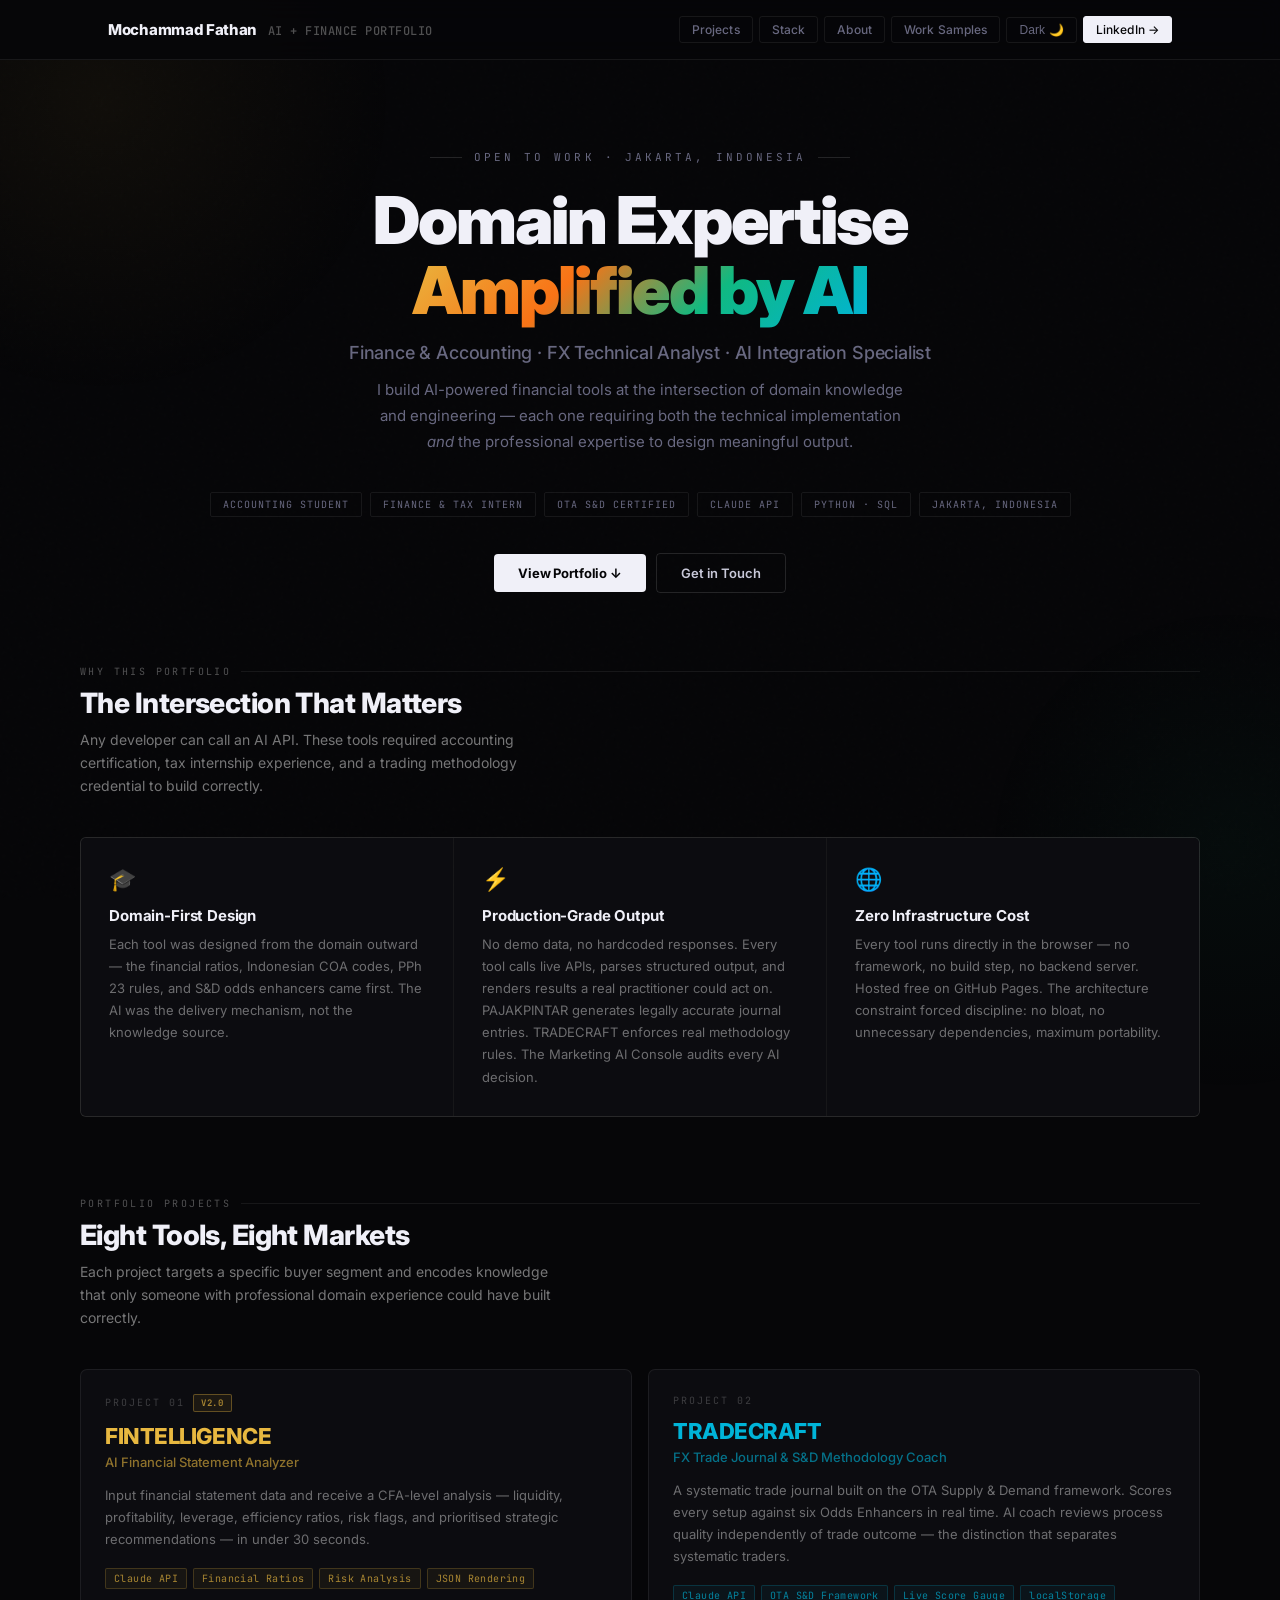
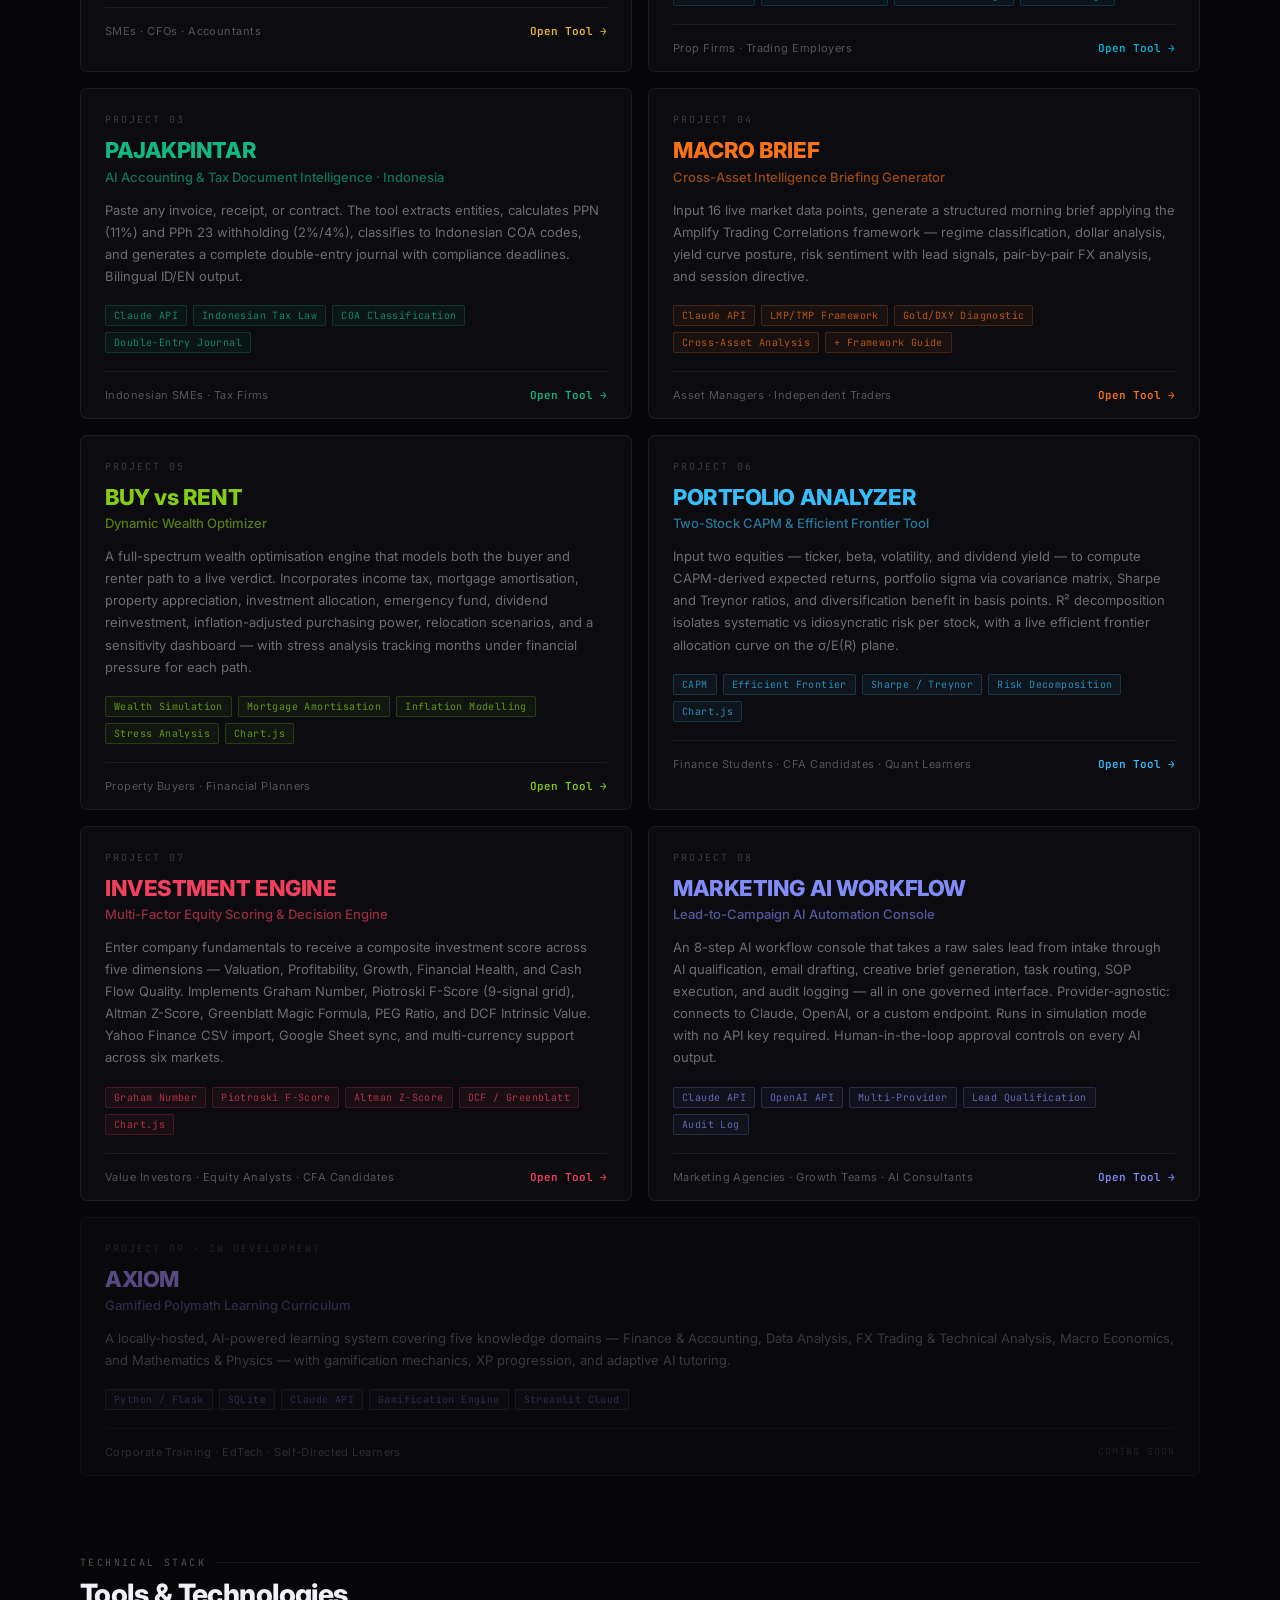
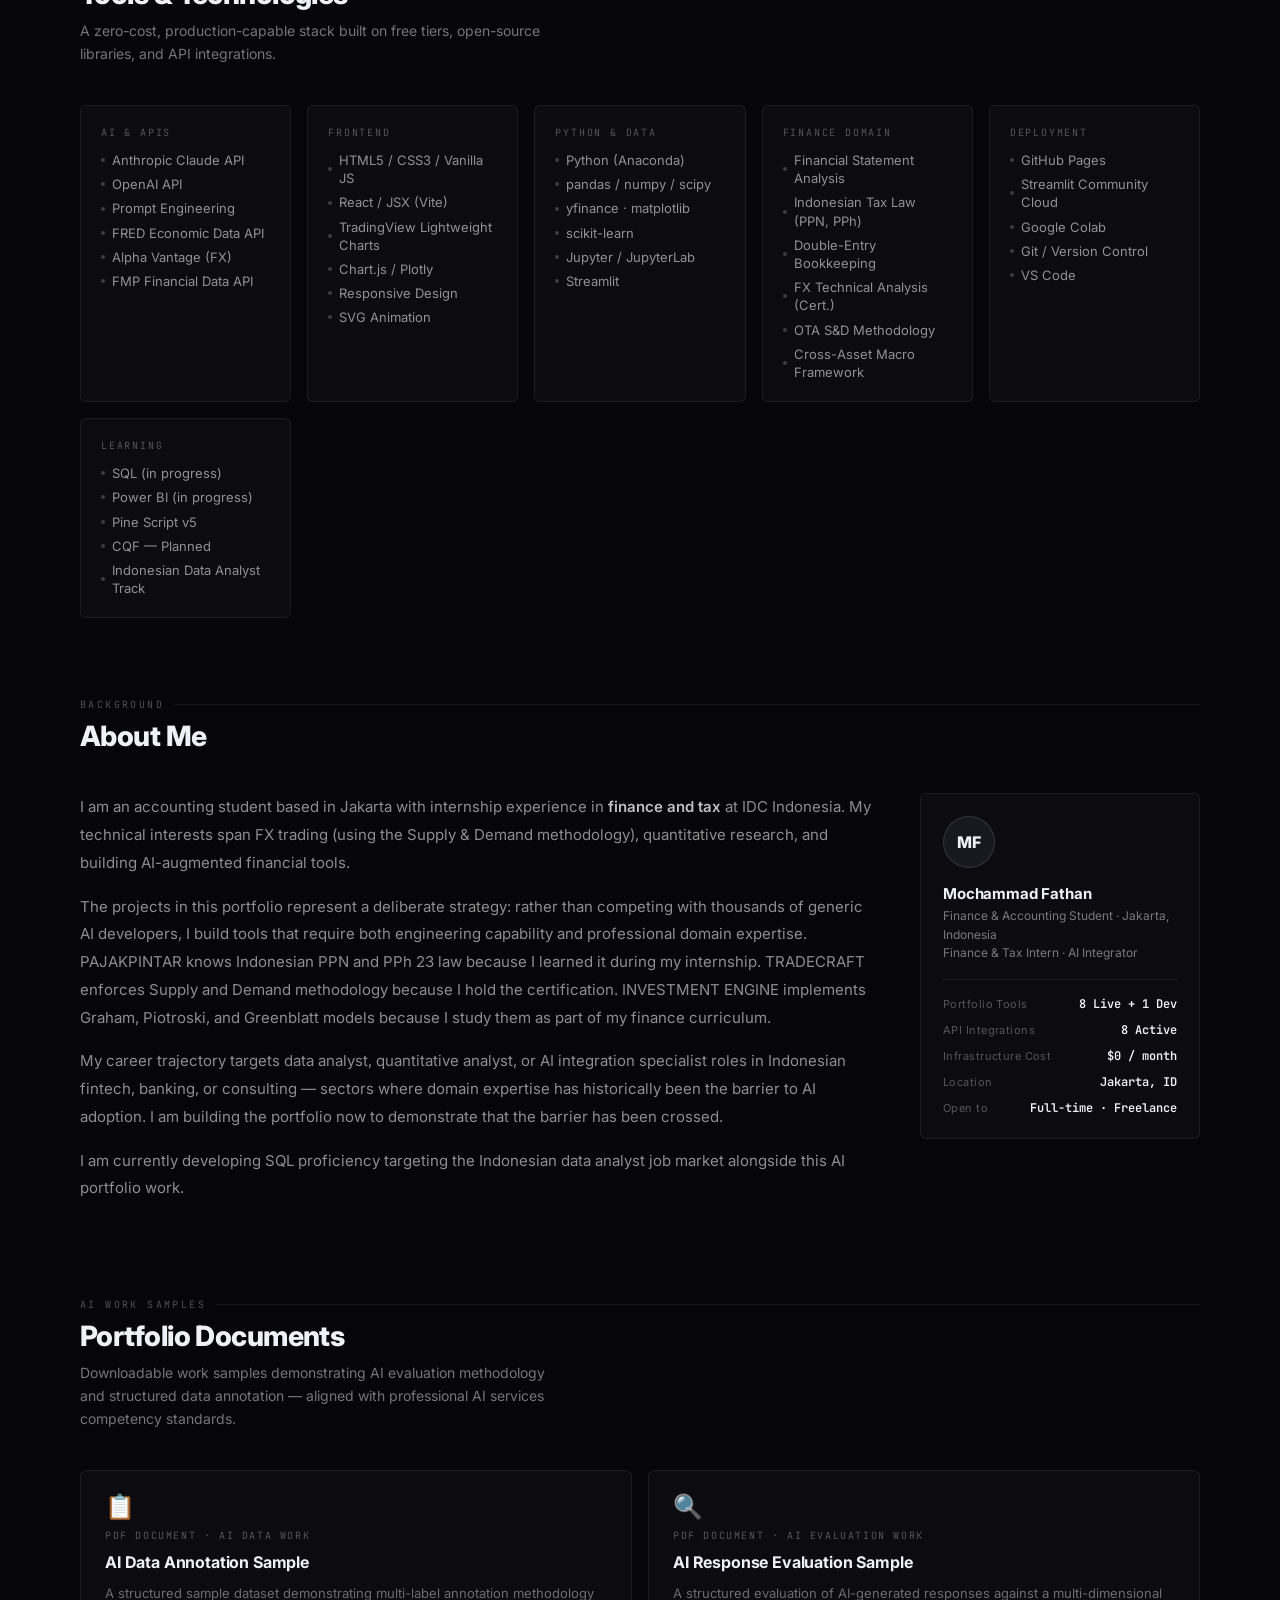
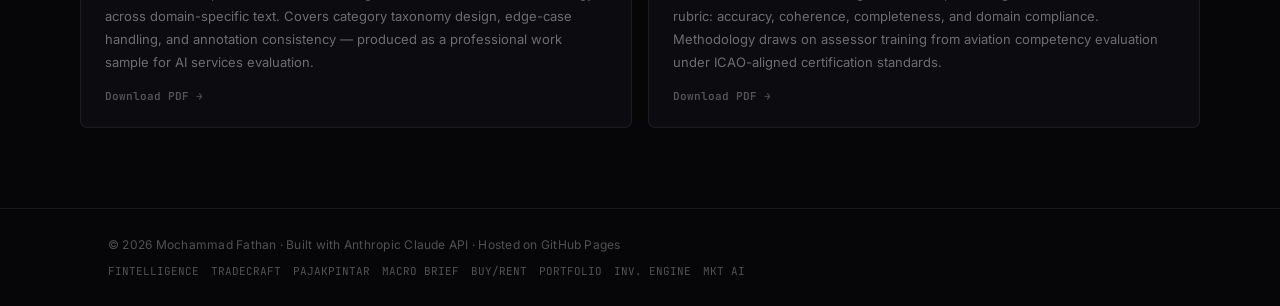
==== commit 38e8515f: "Update adding Dark/Light toggle for the UI" ====
--- a/index.html
+++ b/index.html
@@ -1,532 +1,736 @@
-<!DOCTYPE html>
-<html lang="en">
-<head>
-<meta charset="UTF-8">
-<meta name="viewport" content="width=device-width, initial-scale=1.0">
-<title>Mochammad Fathan — AI + Finance Portfolio</title>
-<link href="https://fonts.googleapis.com/css2?family=Inter:wght@300;400;500;600;700;800;900&family=JetBrains+Mono:wght@400;500;600&display=swap" rel="stylesheet">
-<style>
-*{margin:0;padding:0;box-sizing:border-box}
-:root{
-  --bg:#060608;--s1:#0c0c10;--s2:#121218;--s3:#18181f;
-  --border:rgba(255,255,255,0.07);--border2:rgba(255,255,255,0.12);
-  --text:#c8c8d8;--text2:#686880;--text3:#383848;--white:#f0f0f8;
-  --amber:#e8b840;--cyan:#00b4d8;--emerald:#10b981;--orange:#f97316;
-  --lime:#84cc16;--sky:#38bdf8;--rose:#f43f5e;--indigo:#818cf8;--violet:#a78bfa;
-}
-html{scroll-behavior:smooth}
-body{background:var(--bg);color:var(--text);font-family:'Inter',sans-serif;min-height:100vh;overflow-x:hidden}
-body::before{content:'';position:fixed;inset:0;
-  background-image:url("data:image/svg+xml,%3Csvg viewBox='0 0 256 256' xmlns='http://www.w3.org/2000/svg'%3E%3Cfilter id='n'%3E%3CfeTurbulence type='fractalNoise' baseFrequency='0.9' numOctaves='4' stitchTiles='stitch'/%3E%3C/filter%3E%3Crect width='100%25' height='100%25' filter='url(%23n)' opacity='0.025'/%3E%3C/svg%3E");
-  pointer-events:none;z-index:0;opacity:0.4}
-.glow-1{position:fixed;top:-200px;left:-200px;width:600px;height:600px;
-  background:radial-gradient(circle,rgba(232,184,64,0.05) 0%,transparent 70%);pointer-events:none;z-index:0}
-.glow-2{position:fixed;bottom:-200px;right:-200px;width:500px;height:500px;
-  background:radial-gradient(circle,rgba(16,185,129,0.04) 0%,transparent 70%);pointer-events:none;z-index:0}
-.z1{position:relative;z-index:1}
-.wrap{max-width:1120px;margin:0 auto;padding:0 28px}
-nav{border-bottom:1px solid var(--border);padding:16px 0;position:sticky;top:0;
-  background:rgba(6,6,8,0.88);backdrop-filter:blur(12px);z-index:100}
-.nav-inner{display:flex;align-items:center;justify-content:space-between;gap:16px}
-.nav-logo{font-weight:800;font-size:15px;color:var(--white);letter-spacing:-0.02em}
-.nav-logo span{font-family:'JetBrains Mono',monospace;font-weight:500;font-size:12px;
-  color:rgba(255,255,255,0.35);margin-left:8px;letter-spacing:0.04em}
-.nav-links{display:flex;align-items:center;gap:6px;flex-wrap:wrap}
-.nav-link{font-size:12px;font-weight:500;color:rgba(255,255,255,0.45);text-decoration:none;
-  padding:5px 12px;border:1px solid var(--border);border-radius:3px;
-  transition:all .2s;letter-spacing:0.01em;white-space:nowrap}
-.nav-link:hover{color:var(--white);border-color:var(--border2)}
-.nav-cta{background:var(--white);color:#060608;border-color:var(--white)}
-.nav-cta:hover{background:rgba(240,240,248,0.88);color:#060608}
-.hero{padding:90px 0 72px;text-align:center}
-.hero-eyebrow{font-family:'JetBrains Mono',monospace;font-size:11px;color:rgba(255,255,255,0.3);
-  letter-spacing:0.28em;text-transform:uppercase;margin-bottom:22px;
-  display:flex;align-items:center;justify-content:center;gap:12px}
-.hero-eyebrow::before,.hero-eyebrow::after{content:'';width:32px;height:1px;background:var(--border2)}
-.hero-name{font-size:clamp(38px,6vw,66px);font-weight:900;color:var(--white);
-  letter-spacing:-0.03em;line-height:1.06;margin-bottom:16px}
-.hero-name .accent{background:linear-gradient(135deg,#e8b840 0%,#f97316 35%,#10b981 65%,#00b4d8 100%);
-  -webkit-background-clip:text;-webkit-text-fill-color:transparent;background-clip:text}
-.hero-role{font-size:18px;font-weight:500;color:rgba(255,255,255,0.45);margin-bottom:14px;letter-spacing:-0.01em}
-.hero-desc{font-size:15px;color:rgba(255,255,255,0.35);max-width:540px;margin:0 auto 36px;line-height:1.75;font-weight:400}
-.hero-badges{display:flex;flex-wrap:wrap;justify-content:center;gap:8px;margin-bottom:36px}
-.badge{font-family:'JetBrains Mono',monospace;font-size:10px;color:rgba(255,255,255,0.35);
-  border:1px solid var(--border);padding:5px 12px;border-radius:2px;letter-spacing:0.1em;text-transform:uppercase}
-.hero-ctas{display:flex;align-items:center;justify-content:center;gap:10px;flex-wrap:wrap}
-.cta-primary{font-size:13px;font-weight:700;padding:11px 24px;border-radius:4px;
-  background:var(--white);color:#060608;text-decoration:none;letter-spacing:-0.01em;
-  transition:all .2s;display:inline-flex;align-items:center;gap:8px}
-.cta-primary:hover{background:rgba(240,240,248,0.88);transform:translateY(-1px)}
-.cta-ghost{font-size:13px;font-weight:600;padding:11px 24px;border-radius:4px;
-  border:1px solid var(--border2);color:var(--text);text-decoration:none;
-  transition:all .2s;display:inline-flex;align-items:center;gap:8px}
-.cta-ghost:hover{border-color:rgba(255,255,255,0.3);color:var(--white)}
-.sec-label{font-family:'JetBrains Mono',monospace;font-size:10px;color:rgba(255,255,255,0.25);
-  letter-spacing:0.24em;text-transform:uppercase;margin-bottom:8px;
-  display:flex;align-items:center;gap:10px}
-.sec-label::after{content:'';flex:1;height:1px;background:var(--border)}
-.sec-title{font-size:28px;font-weight:800;color:var(--white);letter-spacing:-0.02em;margin-bottom:8px}
-.sec-sub{font-size:14px;color:rgba(255,255,255,0.35);max-width:480px;line-height:1.65}
-.value-section{padding:0 0 80px}
-.value-grid{display:grid;grid-template-columns:repeat(3,1fr);gap:1px;background:var(--border);
-  border:1px solid var(--border);border-radius:6px;overflow:hidden;margin-top:40px}
-@media(max-width:720px){.value-grid{grid-template-columns:1fr}}
-.value-card{background:var(--s1);padding:28px;transition:background .2s}
-.value-card:hover{background:var(--s2)}
-.vc-icon{font-size:22px;margin-bottom:14px;display:block}
-.vc-title{font-size:15px;font-weight:700;color:var(--white);margin-bottom:8px;letter-spacing:-0.01em}
-.vc-desc{font-size:13px;color:rgba(255,255,255,0.4);line-height:1.7}
-.projects-section{padding:0 0 80px}
-.projects-grid{display:grid;grid-template-columns:repeat(2,1fr);gap:16px;margin-top:40px}
-@media(max-width:720px){.projects-grid{grid-template-columns:1fr}}
-.project-card{background:var(--s1);border:1px solid var(--border);border-radius:7px;
-  overflow:hidden;transition:all .25s;display:flex;flex-direction:column;text-decoration:none}
-.project-card:hover{transform:translateY(-3px);border-color:var(--border2)}
-.project-card.coming{opacity:0.5;cursor:default}
-.project-card.coming:hover{transform:none;border-color:var(--border)}
-.pc-top{padding:24px 24px 0}
-.pc-number{font-family:'JetBrains Mono',monospace;font-size:10px;color:rgba(255,255,255,0.2);
-  letter-spacing:0.2em;margin-bottom:12px;display:flex;align-items:center;gap:8px}
-.pc-version{font-family:'JetBrains Mono',monospace;font-size:9px;padding:2px 7px;
-  border:1px solid rgba(232,184,64,0.35);border-radius:2px;
-  color:rgba(232,184,64,0.7);background:rgba(232,184,64,0.07);letter-spacing:0.08em;font-weight:600}
-.pc-name{font-size:22px;font-weight:800;color:var(--white);letter-spacing:-0.02em;margin-bottom:6px;line-height:1.1}
-.pc-tagline{font-size:13px;font-weight:500;margin-bottom:14px}
-.pc-desc{font-size:13px;color:rgba(255,255,255,0.4);line-height:1.7;margin-bottom:18px}
-.pc-stack{display:flex;flex-wrap:wrap;gap:6px;margin-bottom:18px}
-.stack-tag{font-family:'JetBrains Mono',monospace;font-size:10px;padding:3px 8px;
-  border-radius:2px;border:1px solid;letter-spacing:0.04em}
-.pc-divider{height:1px;background:var(--border);margin:0 24px}
-.pc-footer{padding:16px 24px;display:flex;align-items:center;justify-content:space-between}
-.pc-target{font-size:11px;color:rgba(255,255,255,0.25);letter-spacing:0.04em}
-.pc-link{font-family:'JetBrains Mono',monospace;font-size:11px;font-weight:600;
-  color:var(--white);display:flex;align-items:center;gap:6px;transition:gap .2s}
-.project-card:hover .pc-link{gap:10px}
-.pc-coming{font-family:'JetBrains Mono',monospace;font-size:10px;color:rgba(255,255,255,0.2);
-  letter-spacing:0.1em;text-transform:uppercase}
-.p1 .pc-name,.p1 .pc-link{color:var(--amber)}
-.p1:hover{border-color:rgba(232,184,64,0.22)}
-.p1 .stack-tag{border-color:rgba(232,184,64,0.2);color:rgba(232,184,64,0.7);background:rgba(232,184,64,0.05)}
-.p2 .pc-name,.p2 .pc-link{color:var(--cyan)}
-.p2:hover{border-color:rgba(0,180,216,0.22)}
-.p2 .stack-tag{border-color:rgba(0,180,216,0.2);color:rgba(0,180,216,0.7);background:rgba(0,180,216,0.05)}
-.p3 .pc-name,.p3 .pc-link{color:var(--emerald)}
-.p3:hover{border-color:rgba(16,185,129,0.22)}
-.p3 .stack-tag{border-color:rgba(16,185,129,0.2);color:rgba(16,185,129,0.7);background:rgba(16,185,129,0.05)}
-.p4 .pc-name,.p4 .pc-link{color:var(--orange)}
-.p4:hover{border-color:rgba(249,115,22,0.22)}
-.p4 .stack-tag{border-color:rgba(249,115,22,0.2);color:rgba(249,115,22,0.7);background:rgba(249,115,22,0.05)}
-.p5 .pc-name,.p5 .pc-link{color:var(--lime)}
-.p5:hover{border-color:rgba(132,204,22,0.22)}
-.p5 .stack-tag{border-color:rgba(132,204,22,0.2);color:rgba(132,204,22,0.7);background:rgba(132,204,22,0.05)}
-.p6 .pc-name,.p6 .pc-link{color:var(--sky)}
-.p6:hover{border-color:rgba(56,189,248,0.22)}
-.p6 .stack-tag{border-color:rgba(56,189,248,0.2);color:rgba(56,189,248,0.7);background:rgba(56,189,248,0.05)}
-.p7 .pc-name,.p7 .pc-link{color:var(--rose)}
-.p7:hover{border-color:rgba(244,63,94,0.22)}
-.p7 .stack-tag{border-color:rgba(244,63,94,0.2);color:rgba(244,63,94,0.7);background:rgba(244,63,94,0.05)}
-.p8 .pc-name,.p8 .pc-link{color:var(--indigo)}
-.p8:hover{border-color:rgba(129,140,248,0.22)}
-.p8 .stack-tag{border-color:rgba(129,140,248,0.2);color:rgba(129,140,248,0.7);background:rgba(129,140,248,0.05)}
-.p9 .pc-name{color:var(--violet)}
-.p9 .stack-tag{border-color:rgba(167,139,250,0.2);color:rgba(167,139,250,0.5);background:rgba(167,139,250,0.04)}
-.skills-section{padding:0 0 80px}
-.skills-grid{display:grid;grid-template-columns:repeat(auto-fit,minmax(200px,1fr));gap:16px;margin-top:40px}
-.skill-group{background:var(--s1);border:1px solid var(--border);border-radius:6px;padding:20px}
-.sg-title{font-family:'JetBrains Mono',monospace;font-size:10px;color:rgba(255,255,255,0.3);
-  letter-spacing:0.18em;text-transform:uppercase;margin-bottom:12px}
-.sg-items{display:flex;flex-direction:column;gap:6px}
-.sg-item{font-size:13px;color:rgba(255,255,255,0.55);line-height:1.4;display:flex;align-items:center;gap:7px}
-.sg-item::before{content:'';width:4px;height:4px;border-radius:50%;background:rgba(255,255,255,0.2);flex-shrink:0}
-.about-section{padding:0 0 80px}
-.about-grid{display:grid;grid-template-columns:1fr 280px;gap:40px;margin-top:40px;align-items:start}
-@media(max-width:720px){.about-grid{grid-template-columns:1fr}}
-.about-text p{font-size:15px;color:rgba(255,255,255,0.5);line-height:1.85;margin-bottom:16px}
-.about-text strong{color:rgba(255,255,255,0.75);font-weight:600}
-.about-card{background:var(--s1);border:1px solid var(--border);border-radius:6px;padding:22px}
-.ac-avatar{width:52px;height:52px;border-radius:50%;background:var(--s3);
-  border:1px solid var(--border2);display:grid;place-items:center;
-  font-weight:800;font-size:16px;color:var(--white);margin-bottom:16px}
-.ac-name{font-size:15px;font-weight:700;color:var(--white);margin-bottom:4px;letter-spacing:-0.01em}
-.ac-role{font-size:12px;color:rgba(255,255,255,0.35);line-height:1.55;margin-bottom:16px}
-.ac-stats{display:flex;flex-direction:column;gap:10px;border-top:1px solid var(--border);padding-top:16px}
-.ac-stat{display:flex;justify-content:space-between;align-items:center}
-.ac-stat-label{font-size:11px;color:rgba(255,255,255,0.3);letter-spacing:0.04em}
-.ac-stat-val{font-family:'JetBrains Mono',monospace;font-size:12px;font-weight:600;color:var(--white)}
-.samples-section{padding:0 0 80px}
-.samples-grid{display:grid;grid-template-columns:repeat(2,1fr);gap:16px;margin-top:40px}
-@media(max-width:720px){.samples-grid{grid-template-columns:1fr}}
-.sample-card{background:var(--s1);border:1px solid var(--border);border-radius:7px;padding:24px;
-  transition:all .25s;text-decoration:none;display:flex;flex-direction:column;gap:10px}
-.sample-card:hover{transform:translateY(-2px);border-color:var(--border2)}
-.sample-icon{font-size:24px;line-height:1}
-.sample-type{font-family:'JetBrains Mono',monospace;font-size:10px;color:rgba(255,255,255,0.25);
-  letter-spacing:0.16em;text-transform:uppercase}
-.sample-title{font-size:16px;font-weight:700;color:var(--white);letter-spacing:-0.01em}
-.sample-desc{font-size:13px;color:rgba(255,255,255,0.4);line-height:1.75;flex:1}
-.sample-link{font-family:'JetBrains Mono',monospace;font-size:11px;font-weight:600;
-  color:rgba(255,255,255,0.3);display:flex;align-items:center;gap:6px;margin-top:6px;transition:all .2s}
-.sample-card:hover .sample-link{color:var(--white);gap:10px}
-footer{border-top:1px solid var(--border);padding:28px 0}
-.footer-inner{display:flex;align-items:center;justify-content:space-between;flex-wrap:wrap;gap:12px}
-.footer-left{font-size:12px;color:rgba(255,255,255,0.25);letter-spacing:0.02em}
-.footer-right{font-family:'JetBrains Mono',monospace;font-size:11px;color:rgba(255,255,255,0.2);
-  display:flex;align-items:center;gap:12px;flex-wrap:wrap}
-.footer-right a{color:rgba(255,255,255,0.3);text-decoration:none;transition:color .2s}
-.footer-right a:hover{color:var(--white)}
-.reveal{opacity:0;transform:translateY(22px);transition:opacity .6s ease,transform .6s ease}
-.reveal.visible{opacity:1;transform:none}
-</style>
-</head>
-<body>
-<div class="glow-1"></div>
-<div class="glow-2"></div>
-
-<nav>
-  <div class="wrap nav-inner">
-    <div class="nav-logo">Mochammad Fathan <span>AI + FINANCE PORTFOLIO</span></div>
-    <div class="nav-links">
-      <a href="#projects" class="nav-link">Projects</a>
-      <a href="#skills" class="nav-link">Stack</a>
-      <a href="#about" class="nav-link">About</a>
-      <a href="#samples" class="nav-link">Work Samples</a>
-      <a href="https://www.linkedin.com/in/mochfathan/" target="_blank" rel="noopener noreferrer" class="nav-link nav-cta">LinkedIn &rarr;</a>
-    </div>
-  </div>
-</nav>
-
-<div class="z1">
-
-<section class="hero wrap reveal">
-  <div class="hero-eyebrow">Open to Work &middot; Jakarta, Indonesia</div>
-  <h1 class="hero-name">Domain Expertise<br><span class="accent">Amplified by AI</span></h1>
-  <div class="hero-role">Finance &amp; Accounting &middot; FX Technical Analyst &middot; AI Integration Specialist</div>
-  <p class="hero-desc">I build AI-powered financial tools at the intersection of domain knowledge and engineering &mdash; each one requiring both the technical implementation <em>and</em> the professional expertise to design meaningful output.</p>
-  <div class="hero-badges">
-    <span class="badge">Accounting Student</span>
-    <span class="badge">Finance &amp; Tax Intern</span>
-    <span class="badge">OTA S&amp;D Certified</span>
-    <span class="badge">Claude API</span>
-    <span class="badge">Python &middot; SQL</span>
-    <span class="badge">Jakarta, Indonesia</span>
-  </div>
-  <div class="hero-ctas">
-    <a href="#projects" class="cta-primary">View Portfolio &darr;</a>
-    <a href="https://www.linkedin.com/in/mochfathan/" target="_blank" rel="noopener noreferrer" class="cta-ghost">Get in Touch</a>
-  </div>
-</section>
-
-<section class="value-section wrap reveal" id="value">
-  <div class="sec-label">Why This Portfolio</div>
-  <h2 class="sec-title">The Intersection That Matters</h2>
-  <p class="sec-sub">Any developer can call an AI API. These tools required accounting certification, tax internship experience, and a trading methodology credential to build correctly.</p>
-  <div class="value-grid">
-    <div class="value-card">
-      <span class="vc-icon">&#127891;</span>
-      <div class="vc-title">Domain-First Design</div>
-      <div class="vc-desc">Each tool was designed from the domain outward &mdash; the financial ratios, Indonesian COA codes, PPh 23 rules, and S&amp;D odds enhancers came first. The AI was the delivery mechanism, not the knowledge source.</div>
-    </div>
-    <div class="value-card">
-      <span class="vc-icon">&#9889;</span>
-      <div class="vc-title">Production-Grade Output</div>
-      <div class="vc-desc">No demo data, no hardcoded responses. Every tool calls live APIs, parses structured output, and renders results a real practitioner could act on. PAJAKPINTAR generates legally accurate journal entries. TRADECRAFT enforces real methodology rules. The Marketing AI Console audits every AI decision.</div>
-    </div>
-    <div class="value-card">
-      <span class="vc-icon">&#127760;</span>
-      <div class="vc-title">Zero Infrastructure Cost</div>
-      <div class="vc-desc">Every tool runs directly in the browser &mdash; no framework, no build step, no backend server. Hosted free on GitHub Pages. The architecture constraint forced discipline: no bloat, no unnecessary dependencies, maximum portability.</div>
-    </div>
-  </div>
-</section>
-
-<section class="projects-section wrap reveal" id="projects">
-  <div class="sec-label">Portfolio Projects</div>
-  <h2 class="sec-title">Eight Tools, Eight Markets</h2>
-  <p class="sec-sub">Each project targets a specific buyer segment and encodes knowledge that only someone with professional domain experience could have built correctly.</p>
-  <div class="projects-grid">
-
-    <a href="fintelligence_v2.html" class="project-card p1">
-      <div class="pc-top">
-        <div class="pc-number">PROJECT 01 <span class="pc-version">V2.0</span></div>
-        <div class="pc-name">FINTELLIGENCE</div>
-        <div class="pc-tagline" style="color:rgba(232,184,64,0.6)">AI Financial Statement Analyzer</div>
-        <div class="pc-desc">Input financial statement data and receive a CFA-level analysis &mdash; liquidity, profitability, leverage, efficiency ratios, risk flags, and prioritised strategic recommendations &mdash; in under 30 seconds.</div>
-        <div class="pc-stack">
-          <span class="stack-tag">Claude API</span><span class="stack-tag">Financial Ratios</span><span class="stack-tag">Risk Analysis</span><span class="stack-tag">JSON Rendering</span>
-        </div>
-      </div>
-      <div class="pc-divider"></div>
-      <div class="pc-footer"><span class="pc-target">SMEs &middot; CFOs &middot; Accountants</span><span class="pc-link">Open Tool &rarr;</span></div>
-    </a>
-
-    <a href="tradecraft.html" class="project-card p2">
-      <div class="pc-top">
-        <div class="pc-number">PROJECT 02</div>
-        <div class="pc-name">TRADECRAFT</div>
-        <div class="pc-tagline" style="color:rgba(0,180,216,0.6)">FX Trade Journal &amp; S&amp;D Methodology Coach</div>
-        <div class="pc-desc">A systematic trade journal built on the OTA Supply &amp; Demand framework. Scores every setup against six Odds Enhancers in real time. AI coach reviews process quality independently of trade outcome &mdash; the distinction that separates systematic traders.</div>
-        <div class="pc-stack">
-          <span class="stack-tag">Claude API</span><span class="stack-tag">OTA S&amp;D Framework</span><span class="stack-tag">Live Score Gauge</span><span class="stack-tag">localStorage</span>
-        </div>
-      </div>
-      <div class="pc-divider"></div>
-      <div class="pc-footer"><span class="pc-target">Prop Firms &middot; Trading Employers</span><span class="pc-link">Open Tool &rarr;</span></div>
-    </a>
-
-    <a href="pajakpintar.html" class="project-card p3">
-      <div class="pc-top">
-        <div class="pc-number">PROJECT 03</div>
-        <div class="pc-name">PAJAKPINTAR</div>
-        <div class="pc-tagline" style="color:rgba(16,185,129,0.6)">AI Accounting &amp; Tax Document Intelligence &middot; Indonesia</div>
-        <div class="pc-desc">Paste any invoice, receipt, or contract. The tool extracts entities, calculates PPN (11%) and PPh 23 withholding (2%/4%), classifies to Indonesian COA codes, and generates a complete double-entry journal with compliance deadlines. Bilingual ID/EN output.</div>
-        <div class="pc-stack">
-          <span class="stack-tag">Claude API</span><span class="stack-tag">Indonesian Tax Law</span><span class="stack-tag">COA Classification</span><span class="stack-tag">Double-Entry Journal</span>
-        </div>
-      </div>
-      <div class="pc-divider"></div>
-      <div class="pc-footer"><span class="pc-target">Indonesian SMEs &middot; Tax Firms</span><span class="pc-link">Open Tool &rarr;</span></div>
-    </a>
-
-    <a href="macro-briefing.html" class="project-card p4">
-      <div class="pc-top">
-        <div class="pc-number">PROJECT 04</div>
-        <div class="pc-name">MACRO BRIEF</div>
-        <div class="pc-tagline" style="color:rgba(249,115,22,0.6)">Cross-Asset Intelligence Briefing Generator</div>
-        <div class="pc-desc">Input 16 live market data points, generate a structured morning brief applying the Amplify Trading Correlations framework &mdash; regime classification, dollar analysis, yield curve posture, risk sentiment with lead signals, pair-by-pair FX analysis, and session directive.</div>
-        <div class="pc-stack">
-          <span class="stack-tag">Claude API</span><span class="stack-tag">LMP/TMP Framework</span><span class="stack-tag">Gold/DXY Diagnostic</span><span class="stack-tag">Cross-Asset Analysis</span><span class="stack-tag">+ Framework Guide</span>
-        </div>
-      </div>
-      <div class="pc-divider"></div>
-      <div class="pc-footer"><span class="pc-target">Asset Managers &middot; Independent Traders</span><span class="pc-link">Open Tool &rarr;</span></div>
-    </a>
-
-    <a href="buy-vs-rent-simulator.html" class="project-card p5">
-      <div class="pc-top">
-        <div class="pc-number">PROJECT 05</div>
-        <div class="pc-name">BUY vs RENT</div>
-        <div class="pc-tagline" style="color:rgba(132,204,22,0.6)">Dynamic Wealth Optimizer</div>
-        <div class="pc-desc">A full-spectrum wealth optimisation engine that models both the buyer and renter path to a live verdict. Incorporates income tax, mortgage amortisation, property appreciation, investment allocation, emergency fund, dividend reinvestment, inflation-adjusted purchasing power, relocation scenarios, and a sensitivity dashboard &mdash; with stress analysis tracking months under financial pressure for each path.</div>
-        <div class="pc-stack">
-          <span class="stack-tag">Wealth Simulation</span><span class="stack-tag">Mortgage Amortisation</span><span class="stack-tag">Inflation Modelling</span><span class="stack-tag">Stress Analysis</span><span class="stack-tag">Chart.js</span>
-        </div>
-      </div>
-      <div class="pc-divider"></div>
-      <div class="pc-footer"><span class="pc-target">Property Buyers &middot; Financial Planners</span><span class="pc-link">Open Tool &rarr;</span></div>
-    </a>
-
-    <a href="portfolio_analyzer.html" class="project-card p6">
-      <div class="pc-top">
-        <div class="pc-number">PROJECT 06</div>
-        <div class="pc-name">PORTFOLIO ANALYZER</div>
-        <div class="pc-tagline" style="color:rgba(56,189,248,0.6)">Two-Stock CAPM &amp; Efficient Frontier Tool</div>
-        <div class="pc-desc">Input two equities &mdash; ticker, beta, volatility, and dividend yield &mdash; to compute CAPM-derived expected returns, portfolio sigma via covariance matrix, Sharpe and Treynor ratios, and diversification benefit in basis points. R&sup2; decomposition isolates systematic vs idiosyncratic risk per stock, with a live efficient frontier allocation curve on the &sigma;/E(R) plane.</div>
-        <div class="pc-stack">
-          <span class="stack-tag">CAPM</span><span class="stack-tag">Efficient Frontier</span><span class="stack-tag">Sharpe / Treynor</span><span class="stack-tag">Risk Decomposition</span><span class="stack-tag">Chart.js</span>
-        </div>
-      </div>
-      <div class="pc-divider"></div>
-      <div class="pc-footer"><span class="pc-target">Finance Students &middot; CFA Candidates &middot; Quant Learners</span><span class="pc-link">Open Tool &rarr;</span></div>
-    </a>
-
-    <a href="Investment_Decision_Engine/Investment_Decision_Engine.html" class="project-card p7">
-      <div class="pc-top">
-        <div class="pc-number">PROJECT 07</div>
-        <div class="pc-name">INVESTMENT ENGINE</div>
-        <div class="pc-tagline" style="color:rgba(244,63,94,0.6)">Multi-Factor Equity Scoring &amp; Decision Engine</div>
-        <div class="pc-desc">Enter company fundamentals to receive a composite investment score across five dimensions &mdash; Valuation, Profitability, Growth, Financial Health, and Cash Flow Quality. Implements Graham Number, Piotroski F-Score (9-signal grid), Altman Z-Score, Greenblatt Magic Formula, PEG Ratio, and DCF Intrinsic Value. Yahoo Finance CSV import, Google Sheet sync, and multi-currency output across six markets.</div>
-        <div class="pc-stack">
-          <span class="stack-tag">Graham Number</span><span class="stack-tag">Piotroski F-Score</span><span class="stack-tag">Altman Z-Score</span><span class="stack-tag">DCF / Greenblatt</span><span class="stack-tag">Chart.js</span>
-        </div>
-      </div>
-      <div class="pc-divider"></div>
-      <div class="pc-footer"><span class="pc-target">Value Investors &middot; Equity Analysts &middot; CFA Candidates</span><span class="pc-link">Open Tool &rarr;</span></div>
-    </a>
-
-    <a href="marketing_ai_workflow_console_v1/" class="project-card p8">
-      <div class="pc-top">
-        <div class="pc-number">PROJECT 08</div>
-        <div class="pc-name">MARKETING AI WORKFLOW</div>
-        <div class="pc-tagline" style="color:rgba(129,140,248,0.6)">Lead-to-Campaign AI Automation Console</div>
-        <div class="pc-desc">An 8-step AI workflow console that takes a raw sales lead from intake through AI qualification, email drafting, creative brief generation, task routing, SOP execution, and audit logging &mdash; all in one governed interface. Provider-agnostic: connects to Claude, OpenAI, or a custom endpoint. Runs in simulation mode with no API key required. Human-in-the-loop approval controls on every AI output.</div>
-        <div class="pc-stack">
-          <span class="stack-tag">Claude API</span><span class="stack-tag">OpenAI API</span><span class="stack-tag">Multi-Provider</span><span class="stack-tag">Lead Qualification</span><span class="stack-tag">Audit Log</span>
-        </div>
-      </div>
-      <div class="pc-divider"></div>
-      <div class="pc-footer"><span class="pc-target">Marketing Agencies &middot; Growth Teams &middot; AI Consultants</span><span class="pc-link">Open Tool &rarr;</span></div>
-    </a>
-
-    <div class="project-card p9 coming" style="grid-column:1/-1">
-      <div class="pc-top">
-        <div class="pc-number">PROJECT 09 &middot; IN DEVELOPMENT</div>
-        <div class="pc-name">AXIOM</div>
-        <div class="pc-tagline" style="color:rgba(167,139,250,0.5)">Gamified Polymath Learning Curriculum</div>
-        <div class="pc-desc">A locally-hosted, AI-powered learning system covering five knowledge domains &mdash; Finance &amp; Accounting, Data Analysis, FX Trading &amp; Technical Analysis, Macro Economics, and Mathematics &amp; Physics &mdash; with gamification mechanics, XP progression, and adaptive AI tutoring.</div>
-        <div class="pc-stack">
-          <span class="stack-tag">Python / Flask</span><span class="stack-tag">SQLite</span><span class="stack-tag">Claude API</span><span class="stack-tag">Gamification Engine</span><span class="stack-tag">Streamlit Cloud</span>
-        </div>
-      </div>
-      <div class="pc-divider"></div>
-      <div class="pc-footer"><span class="pc-target">Corporate Training &middot; EdTech &middot; Self-Directed Learners</span><span class="pc-coming">Coming Soon</span></div>
-    </div>
-
-  </div>
-</section>
-
-<section class="skills-section wrap reveal" id="skills">
-  <div class="sec-label">Technical Stack</div>
-  <h2 class="sec-title">Tools &amp; Technologies</h2>
-  <p class="sec-sub">A zero-cost, production-capable stack built on free tiers, open-source libraries, and API integrations.</p>
-  <div class="skills-grid">
-    <div class="skill-group">
-      <div class="sg-title">AI &amp; APIs</div>
-      <div class="sg-items">
-        <div class="sg-item">Anthropic Claude API</div>
-        <div class="sg-item">OpenAI API</div>
-        <div class="sg-item">Prompt Engineering</div>
-        <div class="sg-item">FRED Economic Data API</div>
-        <div class="sg-item">Alpha Vantage (FX)</div>
-        <div class="sg-item">FMP Financial Data API</div>
-      </div>
-    </div>
-    <div class="skill-group">
-      <div class="sg-title">Frontend</div>
-      <div class="sg-items">
-        <div class="sg-item">HTML5 / CSS3 / Vanilla JS</div>
-        <div class="sg-item">React / JSX (Vite)</div>
-        <div class="sg-item">TradingView Lightweight Charts</div>
-        <div class="sg-item">Chart.js / Plotly</div>
-        <div class="sg-item">Responsive Design</div>
-        <div class="sg-item">SVG Animation</div>
-      </div>
-    </div>
-    <div class="skill-group">
-      <div class="sg-title">Python &amp; Data</div>
-      <div class="sg-items">
-        <div class="sg-item">Python (Anaconda)</div>
-        <div class="sg-item">pandas / numpy / scipy</div>
-        <div class="sg-item">yfinance &middot; matplotlib</div>
-        <div class="sg-item">scikit-learn</div>
-        <div class="sg-item">Jupyter / JupyterLab</div>
-        <div class="sg-item">Streamlit</div>
-      </div>
-    </div>
-    <div class="skill-group">
-      <div class="sg-title">Finance Domain</div>
-      <div class="sg-items">
-        <div class="sg-item">Financial Statement Analysis</div>
-        <div class="sg-item">Indonesian Tax Law (PPN, PPh)</div>
-        <div class="sg-item">Double-Entry Bookkeeping</div>
-        <div class="sg-item">FX Technical Analysis (Cert.)</div>
-        <div class="sg-item">OTA S&amp;D Methodology</div>
-        <div class="sg-item">Cross-Asset Macro Framework</div>
-      </div>
-    </div>
-    <div class="skill-group">
-      <div class="sg-title">Deployment</div>
-      <div class="sg-items">
-        <div class="sg-item">GitHub Pages</div>
-        <div class="sg-item">Streamlit Community Cloud</div>
-        <div class="sg-item">Google Colab</div>
-        <div class="sg-item">Git / Version Control</div>
-        <div class="sg-item">VS Code</div>
-      </div>
-    </div>
-    <div class="skill-group">
-      <div class="sg-title">Learning</div>
-      <div class="sg-items">
-        <div class="sg-item">SQL (in progress)</div>
-        <div class="sg-item">Power BI (in progress)</div>
-        <div class="sg-item">Pine Script v5</div>
-        <div class="sg-item">CQF &mdash; Planned</div>
-        <div class="sg-item">Indonesian Data Analyst Track</div>
-      </div>
-    </div>
-  </div>
-</section>
-
-<section class="about-section wrap reveal" id="about">
-  <div class="sec-label">Background</div>
-  <h2 class="sec-title">About Me</h2>
-  <div class="about-grid">
-    <div class="about-text">
-      <p>I am an accounting student based in Jakarta with internship experience in <strong>finance and tax</strong> at IDC Indonesia. My technical interests span FX trading (using the Supply &amp; Demand methodology), quantitative research, and building AI-augmented financial tools.</p>
-      <p>The projects in this portfolio represent a deliberate strategy: rather than competing with thousands of generic AI developers, I build tools that require both engineering capability and professional domain expertise. PAJAKPINTAR knows Indonesian PPN and PPh 23 law because I learned it during my internship. TRADECRAFT enforces Supply and Demand methodology because I hold the certification. INVESTMENT ENGINE implements Graham, Piotroski, and Greenblatt models because I study them as part of my finance curriculum.</p>
-      <p>My career trajectory targets data analyst, quantitative analyst, or AI integration specialist roles in Indonesian fintech, banking, or consulting &mdash; sectors where domain expertise has historically been the barrier to AI adoption. I am building the portfolio now to demonstrate that the barrier has been crossed.</p>
-      <p>I am currently developing SQL proficiency targeting the Indonesian data analyst job market alongside this AI portfolio work.</p>
-    </div>
-    <div>
-      <div class="about-card">
-        <div class="ac-avatar">MF</div>
-        <div class="ac-name">Mochammad Fathan</div>
-        <div class="ac-role">Finance &amp; Accounting Student &middot; Jakarta, Indonesia<br>Finance &amp; Tax Intern &middot; AI Integrator</div>
-        <div class="ac-stats">
-          <div class="ac-stat"><span class="ac-stat-label">Portfolio Tools</span><span class="ac-stat-val">8 Live + 1 Dev</span></div>
-          <div class="ac-stat"><span class="ac-stat-label">API Integrations</span><span class="ac-stat-val">8 Active</span></div>
-          <div class="ac-stat"><span class="ac-stat-label">Infrastructure Cost</span><span class="ac-stat-val">$0 / month</span></div>
-          <div class="ac-stat"><span class="ac-stat-label">Location</span><span class="ac-stat-val">Jakarta, ID</span></div>
-          <div class="ac-stat"><span class="ac-stat-label">Open to</span><span class="ac-stat-val">Full-time &middot; Freelance</span></div>
-        </div>
-      </div>
-    </div>
-  </div>
-</section>
-
-<section class="samples-section wrap reveal" id="samples">
-  <div class="sec-label">AI Work Samples</div>
-  <h2 class="sec-title">Portfolio Documents</h2>
-  <p class="sec-sub">Downloadable work samples demonstrating AI evaluation methodology and structured data annotation &mdash; aligned with professional AI services competency standards.</p>
-  <div class="samples-grid">
-    <a href="AI_Data_Annotation_Sample_MFathan.pdf" class="sample-card" target="_blank" rel="noopener noreferrer">
-      <div class="sample-icon">&#128203;</div>
-      <div class="sample-type">PDF Document &middot; AI Data Work</div>
-      <div class="sample-title">AI Data Annotation Sample</div>
-      <div class="sample-desc">A structured sample dataset demonstrating multi-label annotation methodology across domain-specific text. Covers category taxonomy design, edge-case handling, and annotation consistency &mdash; produced as a professional work sample for AI services evaluation.</div>
-      <div class="sample-link">Download PDF &rarr;</div>
-    </a>
-    <a href="AI_Response_Evaluation_Sample_MFathan.pdf" class="sample-card" target="_blank" rel="noopener noreferrer">
-      <div class="sample-icon">&#128269;</div>
-      <div class="sample-type">PDF Document &middot; AI Evaluation Work</div>
-      <div class="sample-title">AI Response Evaluation Sample</div>
-      <div class="sample-desc">A structured evaluation of AI-generated responses against a multi-dimensional rubric: accuracy, coherence, completeness, and domain compliance. Methodology draws on assessor training from aviation competency evaluation under ICAO-aligned certification standards.</div>
-      <div class="sample-link">Download PDF &rarr;</div>
-    </a>
-  </div>
-</section>
-
-</div>
-
-<footer>
-  <div class="wrap footer-inner">
-    <div class="footer-left">&copy; 2026 Mochammad Fathan &middot; Built with Anthropic Claude API &middot; Hosted on GitHub Pages</div>
-    <div class="footer-right">
-      <a href="fintelligence_v2.html">FINTELLIGENCE</a>
-      <a href="tradecraft.html">TRADECRAFT</a>
-      <a href="pajakpintar.html">PAJAKPINTAR</a>
-      <a href="macro-briefing.html">MACRO BRIEF</a>
-      <a href="buy-vs-rent-simulator.html">BUY/RENT</a>
-      <a href="portfolio_analyzer.html">PORTFOLIO</a>
-      <a href="Investment_Decision_Engine/Investment_Decision_Engine.html">INV. ENGINE</a>
-      <a href="marketing_ai_workflow_console_v1/">MKT AI</a>
-    </div>
-  </div>
-</footer>
-
-<script>
-const observer = new IntersectionObserver(entries => {
-  entries.forEach(e => {
-    if (e.isIntersecting) { e.target.classList.add('visible'); observer.unobserve(e.target); }
-  });
-}, { threshold: 0.08 });
-document.querySelectorAll('.reveal').forEach(el => observer.observe(el));
-document.querySelectorAll('a[href^="#"]').forEach(a => {
-  a.addEventListener('click', e => {
-    e.preventDefault();
-    const target = document.querySelector(a.getAttribute('href'));
-    if (target) target.scrollIntoView({ behavior: 'smooth', block: 'start' });
-  });
-});
-</script>
-</body>
-</html>
+<!DOCTYPE html>
+<html lang="en">
+<head>
+<meta charset="UTF-8">
+<meta name="viewport" content="width=device-width, initial-scale=1.0">
+<title>Mochammad Fathan — AI + Finance Portfolio</title>
+<link href="https://fonts.googleapis.com/css2?family=Inter:wght@300;400;500;600;700;800;900&family=JetBrains+Mono:wght@400;500;600&display=swap" rel="stylesheet">
+<style>
+*{margin:0;padding:0;box-sizing:border-box}
+:root{
+  --bg:#060608;--s1:#0c0c10;--s2:#121218;--s3:#18181f;
+  --border:rgba(255,255,255,0.07);--border2:rgba(255,255,255,0.12);
+  --text:#c8c8d8;--text2:#686880;--text3:#383848;
+  --white:#f0f0f8;
+  --nav-bg:rgba(6,6,8,0.88);
+  /* semantic text tiers (dark mode: white at various opacities) */
+  --text-loud:rgba(255,255,255,0.75);  /* strong/emphasis */
+  --text-body:rgba(255,255,255,0.55);  /* body paragraphs */
+  --text-muted:rgba(255,255,255,0.45); /* roles, hero desc */
+  --text-sub:rgba(255,255,255,0.4);    /* card descriptions */
+  --text-faint:rgba(255,255,255,0.3);  /* labels, eyebrows */
+  --text-ghost:rgba(255,255,255,0.2);  /* project numbers, coming soon */
+  --dot-bg:rgba(255,255,255,0.2);      /* bullet dots */
+  /* project colours */
+  --amber:#e8b840;--cyan:#00b4d8;--emerald:#10b981;--orange:#f97316;
+  --lime:#84cc16;--sky:#38bdf8;--rose:#f43f5e;--indigo:#818cf8;--violet:#a78bfa;
+  /* project tagline colors (60% opacity variants for dark) */
+  --amber-tag:rgba(232,184,64,0.6);--cyan-tag:rgba(0,180,216,0.6);
+  --emerald-tag:rgba(16,185,129,0.6);--orange-tag:rgba(249,115,22,0.6);
+  --lime-tag:rgba(132,204,22,0.6);--sky-tag:rgba(56,189,248,0.6);
+  --rose-tag:rgba(244,63,94,0.6);--indigo-tag:rgba(129,140,248,0.6);
+  --violet-tag:rgba(167,139,250,0.5);
+}
+body.light-theme {
+  --bg:#f8fafc;--s1:#ffffff;--s2:#f1f5f9;--s3:#e2e8f0;
+  --border:rgba(0,0,0,0.06);--border2:rgba(0,0,0,0.12);
+  --text:#334155;--text2:#64748b;--text3:#94a3b8;
+  --white:#0f172a;
+  --nav-bg:rgba(248,250,252,0.88);
+  /* semantic text tiers (light mode: dark slate tones) */
+  --text-loud:#1e293b;
+  --text-body:#475569;
+  --text-muted:#64748b;
+  --text-sub:#64748b;
+  --text-faint:#94a3b8;
+  --text-ghost:#94a3b8;
+  --dot-bg:#94a3b8;
+  /* project tagline colors (full saturation for light bg) */
+  --amber-tag:#b8920e;--cyan-tag:#0891b2;
+  --emerald-tag:#059669;--orange-tag:#c2410c;
+  --lime-tag:#4d7c0f;--sky-tag:#0284c7;
+  --rose-tag:#be123c;--indigo-tag:#4f46e5;
+  --violet-tag:#7c3aed;
+}
+html{scroll-behavior:smooth}
+body{background:var(--bg);color:var(--text);font-family:'Inter',sans-serif;min-height:100vh;overflow-x:hidden}
+body::before{content:'';position:fixed;inset:0;
+  background-image:url("data:image/svg+xml,%3Csvg viewBox='0 0 256 256' xmlns='http://www.w3.org/2000/svg'%3E%3Cfilter id='n'%3E%3CfeTurbulence type='fractalNoise' baseFrequency='0.9' numOctaves='4' stitchTiles='stitch'/%3E%3C/filter%3E%3Crect width='100%25' height='100%25' filter='url(%23n)' opacity='0.025'/%3E%3C/svg%3E");
+  pointer-events:none;z-index:0;opacity:0.4}
+.glow-1{position:fixed;top:-200px;left:-200px;width:600px;height:600px;
+  background:radial-gradient(circle,rgba(232,184,64,0.05) 0%,transparent 70%);
+  pointer-events:none;z-index:0}
+.glow-2{position:fixed;bottom:-200px;right:-200px;width:500px;height:500px;
+  background:radial-gradient(circle,rgba(16,185,129,0.04) 0%,transparent 70%);
+  pointer-events:none;z-index:0}
+.z1{position:relative;z-index:1}
+.wrap{max-width:1120px;margin:0 auto;padding:0 28px}
+
+/* ─── NAV ─── */
+nav{border-bottom:1px solid var(--border);padding:16px 0;position:sticky;top:0;
+  background:var(--nav-bg);backdrop-filter:blur(12px);z-index:100}
+.nav-inner{display:flex;align-items:center;justify-content:space-between;gap:16px}
+.nav-logo{font-weight:800;font-size:15px;color:var(--white);letter-spacing:-0.02em}
+.nav-logo span{font-family:'JetBrains Mono',monospace;font-weight:500;font-size:12px;
+  color:var(--text-faint);margin-left:8px;letter-spacing:0.04em}
+.nav-links{display:flex;align-items:center;gap:6px;flex-wrap:wrap}
+.nav-link{font-size:12px;font-weight:500;color:var(--text2);text-decoration:none;
+  padding:5px 12px;border:1px solid var(--border);border-radius:3px;
+  transition:all .2s;letter-spacing:0.01em;white-space:nowrap}
+.nav-link:hover{color:var(--white);border-color:var(--border2)}
+.nav-cta{background:var(--white);color:var(--bg);border-color:var(--white)}
+.nav-cta:hover{opacity:0.88;color:var(--bg)}
+
+/* ─── HERO ─── */
+.hero{padding:90px 0 72px;text-align:center}
+.hero-eyebrow{font-family:'JetBrains Mono',monospace;font-size:11px;color:var(--text2);
+  letter-spacing:0.28em;text-transform:uppercase;margin-bottom:22px;
+  display:flex;align-items:center;justify-content:center;gap:12px}
+.hero-eyebrow::before,.hero-eyebrow::after{content:'';width:32px;height:1px;background:var(--border2)}
+.hero-name{font-size:clamp(38px,6vw,66px);font-weight:900;color:var(--white);
+  letter-spacing:-0.03em;line-height:1.06;margin-bottom:16px}
+.hero-name .accent{
+  background:linear-gradient(135deg,#e8b840 0%,#f97316 35%,#10b981 65%,#00b4d8 100%);
+  -webkit-background-clip:text;-webkit-text-fill-color:transparent;background-clip:text}
+.hero-role{font-size:18px;font-weight:500;color:var(--text2);
+  margin-bottom:14px;letter-spacing:-0.01em}
+.hero-desc{font-size:15px;color:var(--text2);max-width:540px;margin:0 auto 36px;
+  line-height:1.75;font-weight:400}
+.hero-badges{display:flex;flex-wrap:wrap;justify-content:center;gap:8px;margin-bottom:36px}
+.badge{font-family:'JetBrains Mono',monospace;font-size:10px;color:var(--text2);
+  border:1px solid var(--border);padding:5px 12px;border-radius:2px;letter-spacing:0.1em;
+  text-transform:uppercase}
+.hero-ctas{display:flex;align-items:center;justify-content:center;gap:10px;flex-wrap:wrap}
+.cta-primary{font-size:13px;font-weight:700;padding:11px 24px;border-radius:4px;
+  background:var(--white);color:var(--bg);text-decoration:none;letter-spacing:-0.01em;
+  transition:all .2s;display:inline-flex;align-items:center;gap:8px}
+.cta-primary:hover{opacity:0.88;transform:translateY(-1px)}
+.cta-ghost{font-size:13px;font-weight:600;padding:11px 24px;border-radius:4px;
+  border:1px solid var(--border2);color:var(--text);text-decoration:none;
+  transition:all .2s;display:inline-flex;align-items:center;gap:8px}
+.cta-ghost:hover{border-color:var(--text-faint);color:var(--white)}
+
+/* ─── SECTION HEADERS ─── */
+.sec-label{font-family:'JetBrains Mono',monospace;font-size:10px;color:var(--text-faint);
+  letter-spacing:0.24em;text-transform:uppercase;margin-bottom:8px;
+  display:flex;align-items:center;gap:10px}
+.sec-label::after{content:'';flex:1;height:1px;background:var(--border)}
+.sec-title{font-size:28px;font-weight:800;color:var(--white);letter-spacing:-0.02em;margin-bottom:8px}
+.sec-sub{font-size:14px;color:var(--text-muted);max-width:480px;line-height:1.65}
+
+/* ─── VALUE PROP ─── */
+.value-section{padding:0 0 80px}
+.value-grid{display:grid;grid-template-columns:repeat(3,1fr);gap:1px;background:var(--border);
+  border:1px solid var(--border);border-radius:6px;overflow:hidden;margin-top:40px}
+@media(max-width:720px){.value-grid{grid-template-columns:1fr}}
+.value-card{background:var(--s1);padding:28px;transition:background .2s}
+.value-card:hover{background:var(--s2)}
+.vc-icon{font-size:22px;margin-bottom:14px;display:block}
+.vc-title{font-size:15px;font-weight:700;color:var(--white);margin-bottom:8px;letter-spacing:-0.01em}
+.vc-desc{font-size:13px;color:var(--text-sub);line-height:1.7}
+
+/* ─── PROJECTS ─── */
+.projects-section{padding:0 0 80px}
+.projects-grid{display:grid;grid-template-columns:repeat(2,1fr);gap:16px;margin-top:40px}
+@media(max-width:720px){.projects-grid{grid-template-columns:1fr}}
+.project-card{background:var(--s1);border:1px solid var(--border);border-radius:7px;
+  overflow:hidden;transition:all .25s;display:flex;flex-direction:column;text-decoration:none}
+.project-card:hover{transform:translateY(-3px);border-color:var(--border2)}
+.project-card.coming{opacity:0.5;cursor:default}
+.project-card.coming:hover{transform:none;border-color:var(--border)}
+.pc-top{padding:24px 24px 0}
+.pc-number{font-family:'JetBrains Mono',monospace;font-size:10px;color:var(--text-ghost);
+  letter-spacing:0.2em;margin-bottom:12px;display:flex;align-items:center;gap:8px}
+.pc-version{font-family:'JetBrains Mono',monospace;font-size:9px;padding:2px 7px;
+  border:1px solid rgba(232,184,64,0.35);border-radius:2px;
+  color:rgba(232,184,64,0.7);background:rgba(232,184,64,0.07);
+  letter-spacing:0.08em;font-weight:600}
+.pc-name{font-size:22px;font-weight:800;color:var(--white);letter-spacing:-0.02em;
+  margin-bottom:6px;line-height:1.1}
+.pc-tagline{font-size:13px;font-weight:500;margin-bottom:14px}
+.pc-desc{font-size:13px;color:var(--text-sub);line-height:1.7;margin-bottom:18px}
+.pc-stack{display:flex;flex-wrap:wrap;gap:6px;margin-bottom:18px}
+.stack-tag{font-family:'JetBrains Mono',monospace;font-size:10px;padding:3px 8px;
+  border-radius:2px;border:1px solid;letter-spacing:0.04em}
+.pc-divider{height:1px;background:var(--border);margin:0 24px}
+.pc-footer{padding:16px 24px;display:flex;align-items:center;justify-content:space-between}
+.pc-target{font-size:11px;color:var(--text-faint);letter-spacing:0.04em}
+.pc-link{font-family:'JetBrains Mono',monospace;font-size:11px;font-weight:600;
+  color:var(--white);display:flex;align-items:center;gap:6px;transition:gap .2s}
+.project-card:hover .pc-link{gap:10px}
+.pc-coming{font-family:'JetBrains Mono',monospace;font-size:10px;color:var(--text-ghost);
+  letter-spacing:0.1em;text-transform:uppercase}
+
+/* ── Project accent colours ── */
+.p1 .pc-name,.p1 .pc-link{color:var(--amber)}
+.p1:hover{border-color:rgba(232,184,64,0.22)}
+.p1 .stack-tag{border-color:rgba(232,184,64,0.2);color:rgba(232,184,64,0.7);background:rgba(232,184,64,0.05)}
+
+.p2 .pc-name,.p2 .pc-link{color:var(--cyan)}
+.p2:hover{border-color:rgba(0,180,216,0.22)}
+.p2 .stack-tag{border-color:rgba(0,180,216,0.2);color:rgba(0,180,216,0.7);background:rgba(0,180,216,0.05)}
+
+.p3 .pc-name,.p3 .pc-link{color:var(--emerald)}
+.p3:hover{border-color:rgba(16,185,129,0.22)}
+.p3 .stack-tag{border-color:rgba(16,185,129,0.2);color:rgba(16,185,129,0.7);background:rgba(16,185,129,0.05)}
+
+.p4 .pc-name,.p4 .pc-link{color:var(--orange)}
+.p4:hover{border-color:rgba(249,115,22,0.22)}
+.p4 .stack-tag{border-color:rgba(249,115,22,0.2);color:rgba(249,115,22,0.7);background:rgba(249,115,22,0.05)}
+
+.p5 .pc-name,.p5 .pc-link{color:var(--lime)}
+.p5:hover{border-color:rgba(132,204,22,0.22)}
+.p5 .stack-tag{border-color:rgba(132,204,22,0.2);color:rgba(132,204,22,0.7);background:rgba(132,204,22,0.05)}
+
+.p6 .pc-name,.p6 .pc-link{color:var(--sky)}
+.p6:hover{border-color:rgba(56,189,248,0.22)}
+.p6 .stack-tag{border-color:rgba(56,189,248,0.2);color:rgba(56,189,248,0.7);background:rgba(56,189,248,0.05)}
+
+.p7 .pc-name,.p7 .pc-link{color:var(--rose)}
+.p7:hover{border-color:rgba(244,63,94,0.22)}
+.p7 .stack-tag{border-color:rgba(244,63,94,0.2);color:rgba(244,63,94,0.7);background:rgba(244,63,94,0.05)}
+
+.p8 .pc-name,.p8 .pc-link{color:var(--indigo)}
+.p8:hover{border-color:rgba(129,140,248,0.22)}
+.p8 .stack-tag{border-color:rgba(129,140,248,0.2);color:rgba(129,140,248,0.7);background:rgba(129,140,248,0.05)}
+
+.p9 .pc-name{color:var(--violet)}
+.p9 .stack-tag{border-color:rgba(167,139,250,0.2);color:rgba(167,139,250,0.5);background:rgba(167,139,250,0.04)}
+
+/* ─── SKILLS ─── */
+.skills-section{padding:0 0 80px}
+.skills-grid{display:grid;grid-template-columns:repeat(auto-fit,minmax(200px,1fr));gap:16px;margin-top:40px}
+.skill-group{background:var(--s1);border:1px solid var(--border);border-radius:6px;padding:20px}
+.sg-title{font-family:'JetBrains Mono',monospace;font-size:10px;color:var(--text-faint);
+  letter-spacing:0.18em;text-transform:uppercase;margin-bottom:12px}
+.sg-items{display:flex;flex-direction:column;gap:6px}
+.sg-item{font-size:13px;color:var(--text-body);line-height:1.4;
+  display:flex;align-items:center;gap:7px}
+.sg-item::before{content:'';width:4px;height:4px;border-radius:50%;
+  background:var(--dot-bg);flex-shrink:0}
+
+/* ─── ABOUT ─── */
+.about-section{padding:0 0 80px}
+.about-grid{display:grid;grid-template-columns:1fr 280px;gap:40px;margin-top:40px;align-items:start}
+@media(max-width:720px){.about-grid{grid-template-columns:1fr}}
+.about-text p{font-size:15px;color:var(--text-body);line-height:1.85;margin-bottom:16px}
+.about-text strong{color:var(--text-loud);font-weight:600}
+.about-card{background:var(--s1);border:1px solid var(--border);border-radius:6px;padding:22px}
+.ac-avatar{width:52px;height:52px;border-radius:50%;background:var(--s3);
+  border:1px solid var(--border2);display:grid;place-items:center;
+  font-weight:800;font-size:16px;color:var(--white);margin-bottom:16px}
+.ac-name{font-size:15px;font-weight:700;color:var(--white);margin-bottom:4px;letter-spacing:-0.01em}
+.ac-role{font-size:12px;color:var(--text-muted);line-height:1.55;margin-bottom:16px}
+.ac-stats{display:flex;flex-direction:column;gap:10px;border-top:1px solid var(--border);padding-top:16px}
+.ac-stat{display:flex;justify-content:space-between;align-items:center}
+.ac-stat-label{font-size:11px;color:var(--text-faint);letter-spacing:0.04em}
+.ac-stat-val{font-family:'JetBrains Mono',monospace;font-size:12px;font-weight:600;color:var(--white)}
+
+/* ─── WORK SAMPLES ─── */
+.samples-section{padding:0 0 80px}
+.samples-grid{display:grid;grid-template-columns:repeat(2,1fr);gap:16px;margin-top:40px}
+@media(max-width:720px){.samples-grid{grid-template-columns:1fr}}
+.sample-card{background:var(--s1);border:1px solid var(--border);border-radius:7px;padding:24px;
+  transition:all .25s;text-decoration:none;display:flex;flex-direction:column;gap:10px}
+.sample-card:hover{transform:translateY(-2px);border-color:var(--border2)}
+.sample-icon{font-size:24px;line-height:1}
+.sample-type{font-family:'JetBrains Mono',monospace;font-size:10px;
+  color:var(--text-faint);letter-spacing:0.16em;text-transform:uppercase}
+.sample-title{font-size:16px;font-weight:700;color:var(--white);letter-spacing:-0.01em}
+.sample-desc{font-size:13px;color:var(--text-sub);line-height:1.75;flex:1}
+.sample-link{font-family:'JetBrains Mono',monospace;font-size:11px;font-weight:600;
+  color:var(--text-faint);display:flex;align-items:center;gap:6px;
+  margin-top:6px;transition:all .2s}
+.sample-card:hover .sample-link{color:var(--white);gap:10px}
+
+/* ─── FOOTER ─── */
+footer{border-top:1px solid var(--border);padding:28px 0}
+.footer-inner{display:flex;align-items:center;justify-content:space-between;flex-wrap:wrap;gap:12px}
+.footer-left{font-size:12px;color:var(--text-faint);letter-spacing:0.02em}
+.footer-right{font-family:'JetBrains Mono',monospace;font-size:11px;
+  color:var(--text-ghost);display:flex;align-items:center;gap:12px;flex-wrap:wrap}
+.footer-right a{color:var(--text-faint);text-decoration:none;transition:color .2s}
+.footer-right a:hover{color:var(--white)}
+
+/* scroll reveal */
+.reveal{opacity:0;transform:translateY(22px);transition:opacity .6s ease,transform .6s ease}
+.reveal.visible{opacity:1;transform:none}
+</style>
+</head>
+<body>
+
+<div class="glow-1"></div>
+<div class="glow-2"></div>
+
+<!-- ─── NAV ─── -->
+<nav>
+  <div class="wrap nav-inner">
+    <div class="nav-logo">Mochammad Fathan <span>AI + FINANCE PORTFOLIO</span></div>
+    <div class="nav-links">
+      <a href="#projects" class="nav-link">Projects</a>
+      <a href="#skills" class="nav-link">Stack</a>
+      <a href="#about" class="nav-link">About</a>
+      <a href="#samples" class="nav-link">Work Samples</a>
+      <button id="theme-toggle" class="nav-link" style="background:transparent;cursor:pointer;outline:none;">Dark 🌙</button>
+      <a href="https://www.linkedin.com/in/mochfathan/" target="_blank" rel="noopener noreferrer" class="nav-link nav-cta">LinkedIn →</a>
+    </div>
+  </div>
+</nav>
+
+<div class="z1">
+
+<!-- ─── HERO ─── -->
+<section class="hero wrap reveal">
+  <div class="hero-eyebrow">Open to Work · Jakarta, Indonesia</div>
+  <h1 class="hero-name">Domain Expertise<br><span class="accent">Amplified by AI</span></h1>
+  <div class="hero-role">Finance & Accounting · FX Technical Analyst · AI Integration Specialist</div>
+  <p class="hero-desc">I build AI-powered financial tools at the intersection of domain knowledge and engineering — each one requiring both the technical implementation <em>and</em> the professional expertise to design meaningful output.</p>
+  <div class="hero-badges">
+    <span class="badge">Accounting Student</span>
+    <span class="badge">Finance & Tax Intern</span>
+    <span class="badge">OTA S&D Certified</span>
+    <span class="badge">Claude API</span>
+    <span class="badge">Python · SQL</span>
+    <span class="badge">Jakarta, Indonesia</span>
+  </div>
+  <div class="hero-ctas">
+    <a href="#projects" class="cta-primary">View Portfolio ↓</a>
+    <a href="https://www.linkedin.com/in/mochfathan/" target="_blank" rel="noopener noreferrer" class="cta-ghost">Get in Touch</a>
+  </div>
+</section>
+
+<!-- ─── VALUE PROP ─── -->
+<section class="value-section wrap reveal" id="value">
+  <div class="sec-label">Why This Portfolio</div>
+  <h2 class="sec-title">The Intersection That Matters</h2>
+  <p class="sec-sub">Any developer can call an AI API. These tools required accounting certification, tax internship experience, and a trading methodology credential to build correctly.</p>
+
+  <div class="value-grid">
+    <div class="value-card">
+      <span class="vc-icon">🎓</span>
+      <div class="vc-title">Domain-First Design</div>
+      <div class="vc-desc">Each tool was designed from the domain outward — the financial ratios, Indonesian COA codes, PPh 23 rules, and S&D odds enhancers came first. The AI was the delivery mechanism, not the knowledge source.</div>
+    </div>
+    <div class="value-card">
+      <span class="vc-icon">⚡</span>
+      <div class="vc-title">Production-Grade Output</div>
+      <div class="vc-desc">No demo data, no hardcoded responses. Every tool calls live APIs, parses structured output, and renders results a real practitioner could act on. PAJAKPINTAR generates legally accurate journal entries. TRADECRAFT enforces real methodology rules. The Marketing AI Console audits every AI decision.</div>
+    </div>
+    <div class="value-card">
+      <span class="vc-icon">🌐</span>
+      <div class="vc-title">Zero Infrastructure Cost</div>
+      <div class="vc-desc">Every tool runs directly in the browser — no framework, no build step, no backend server. Hosted free on GitHub Pages. The architecture constraint forced discipline: no bloat, no unnecessary dependencies, maximum portability.</div>
+    </div>
+  </div>
+</section>
+
+<!-- ─── PROJECTS ─── -->
+<section class="projects-section wrap reveal" id="projects">
+  <div class="sec-label">Portfolio Projects</div>
+  <h2 class="sec-title">Eight Tools, Eight Markets</h2>
+  <p class="sec-sub">Each project targets a specific buyer segment and encodes knowledge that only someone with professional domain experience could have built correctly.</p>
+
+  <div class="projects-grid">
+
+    <!-- P1: FINTELLIGENCE v2 -->
+    <a href="fintelligence_v2.html" class="project-card p1">
+      <div class="pc-top">
+        <div class="pc-number">PROJECT 01 <span class="pc-version">V2.0</span></div>
+        <div class="pc-name">FINTELLIGENCE</div>
+        <div class="pc-tagline" style="color:var(--amber-tag)">AI Financial Statement Analyzer</div>
+        <div class="pc-desc">Input financial statement data and receive a CFA-level analysis — liquidity, profitability, leverage, efficiency ratios, risk flags, and prioritised strategic recommendations — in under 30 seconds.</div>
+        <div class="pc-stack">
+          <span class="stack-tag">Claude API</span>
+          <span class="stack-tag">Financial Ratios</span>
+          <span class="stack-tag">Risk Analysis</span>
+          <span class="stack-tag">JSON Rendering</span>
+        </div>
+      </div>
+      <div class="pc-divider"></div>
+      <div class="pc-footer">
+        <span class="pc-target">SMEs · CFOs · Accountants</span>
+        <span class="pc-link">Open Tool →</span>
+      </div>
+    </a>
+
+    <!-- P2: TRADECRAFT -->
+    <a href="tradecraft.html" class="project-card p2">
+      <div class="pc-top">
+        <div class="pc-number">PROJECT 02</div>
+        <div class="pc-name">TRADECRAFT</div>
+        <div class="pc-tagline" style="color:var(--cyan-tag)">FX Trade Journal & S&amp;D Methodology Coach</div>
+        <div class="pc-desc">A systematic trade journal built on the OTA Supply &amp; Demand framework. Scores every setup against six Odds Enhancers in real time. AI coach reviews process quality independently of trade outcome — the distinction that separates systematic traders.</div>
+        <div class="pc-stack">
+          <span class="stack-tag">Claude API</span>
+          <span class="stack-tag">OTA S&amp;D Framework</span>
+          <span class="stack-tag">Live Score Gauge</span>
+          <span class="stack-tag">localStorage</span>
+        </div>
+      </div>
+      <div class="pc-divider"></div>
+      <div class="pc-footer">
+        <span class="pc-target">Prop Firms · Trading Employers</span>
+        <span class="pc-link">Open Tool →</span>
+      </div>
+    </a>
+
+    <!-- P3: PAJAKPINTAR -->
+    <a href="pajakpintar.html" class="project-card p3">
+      <div class="pc-top">
+        <div class="pc-number">PROJECT 03</div>
+        <div class="pc-name">PAJAKPINTAR</div>
+        <div class="pc-tagline" style="color:var(--emerald-tag)">AI Accounting &amp; Tax Document Intelligence · Indonesia</div>
+        <div class="pc-desc">Paste any invoice, receipt, or contract. The tool extracts entities, calculates PPN (11%) and PPh 23 withholding (2%/4%), classifies to Indonesian COA codes, and generates a complete double-entry journal with compliance deadlines. Bilingual ID/EN output.</div>
+        <div class="pc-stack">
+          <span class="stack-tag">Claude API</span>
+          <span class="stack-tag">Indonesian Tax Law</span>
+          <span class="stack-tag">COA Classification</span>
+          <span class="stack-tag">Double-Entry Journal</span>
+        </div>
+      </div>
+      <div class="pc-divider"></div>
+      <div class="pc-footer">
+        <span class="pc-target">Indonesian SMEs · Tax Firms</span>
+        <span class="pc-link">Open Tool →</span>
+      </div>
+    </a>
+
+    <!-- P4: MACRO BRIEF -->
+    <a href="macro-briefing.html" class="project-card p4">
+      <div class="pc-top">
+        <div class="pc-number">PROJECT 04</div>
+        <div class="pc-name">MACRO BRIEF</div>
+        <div class="pc-tagline" style="color:var(--orange-tag)">Cross-Asset Intelligence Briefing Generator</div>
+        <div class="pc-desc">Input 16 live market data points, generate a structured morning brief applying the Amplify Trading Correlations framework — regime classification, dollar analysis, yield curve posture, risk sentiment with lead signals, pair-by-pair FX analysis, and session directive.</div>
+        <div class="pc-stack">
+          <span class="stack-tag">Claude API</span>
+          <span class="stack-tag">LMP/TMP Framework</span>
+          <span class="stack-tag">Gold/DXY Diagnostic</span>
+          <span class="stack-tag">Cross-Asset Analysis</span>
+          <span class="stack-tag">+ Framework Guide</span>
+        </div>
+      </div>
+      <div class="pc-divider"></div>
+      <div class="pc-footer">
+        <span class="pc-target">Asset Managers · Independent Traders</span>
+        <span class="pc-link">Open Tool →</span>
+      </div>
+    </a>
+
+    <!-- P5: BUY vs RENT — Dynamic Wealth Optimizer -->
+    <a href="buy-vs-rent-simulator.html" class="project-card p5">
+      <div class="pc-top">
+        <div class="pc-number">PROJECT 05</div>
+        <div class="pc-name">BUY vs RENT</div>
+        <div class="pc-tagline" style="color:var(--lime-tag)">Dynamic Wealth Optimizer</div>
+        <div class="pc-desc">A full-spectrum wealth optimisation engine that models both the buyer and renter path to a live verdict. Incorporates income tax, mortgage amortisation, property appreciation, investment allocation, emergency fund, dividend reinvestment, inflation-adjusted purchasing power, relocation scenarios, and a sensitivity dashboard — with stress analysis tracking months under financial pressure for each path.</div>
+        <div class="pc-stack">
+          <span class="stack-tag">Wealth Simulation</span>
+          <span class="stack-tag">Mortgage Amortisation</span>
+          <span class="stack-tag">Inflation Modelling</span>
+          <span class="stack-tag">Stress Analysis</span>
+          <span class="stack-tag">Chart.js</span>
+        </div>
+      </div>
+      <div class="pc-divider"></div>
+      <div class="pc-footer">
+        <span class="pc-target">Property Buyers · Financial Planners</span>
+        <span class="pc-link">Open Tool →</span>
+      </div>
+    </a>
+
+    <!-- P6: PORTFOLIO ANALYZER — Two-Stock CAPM -->
+    <a href="portfolio_analyzer.html" class="project-card p6">
+      <div class="pc-top">
+        <div class="pc-number">PROJECT 06</div>
+        <div class="pc-name">PORTFOLIO ANALYZER</div>
+        <div class="pc-tagline" style="color:var(--sky-tag)">Two-Stock CAPM & Efficient Frontier Tool</div>
+        <div class="pc-desc">Input two equities — ticker, beta, volatility, and dividend yield — to compute CAPM-derived expected returns, portfolio sigma via covariance matrix, Sharpe and Treynor ratios, and diversification benefit in basis points. R² decomposition isolates systematic vs idiosyncratic risk per stock, with a live efficient frontier allocation curve on the σ/E(R) plane.</div>
+        <div class="pc-stack">
+          <span class="stack-tag">CAPM</span>
+          <span class="stack-tag">Efficient Frontier</span>
+          <span class="stack-tag">Sharpe / Treynor</span>
+          <span class="stack-tag">Risk Decomposition</span>
+          <span class="stack-tag">Chart.js</span>
+        </div>
+      </div>
+      <div class="pc-divider"></div>
+      <div class="pc-footer">
+        <span class="pc-target">Finance Students · CFA Candidates · Quant Learners</span>
+        <span class="pc-link">Open Tool →</span>
+      </div>
+    </a>
+
+    <!-- P7: INVESTMENT DECISION ENGINE -->
+    <a href="Investment_Decision_Engine/Investment_Decision_Engine.html" class="project-card p7">
+      <div class="pc-top">
+        <div class="pc-number">PROJECT 07</div>
+        <div class="pc-name">INVESTMENT ENGINE</div>
+        <div class="pc-tagline" style="color:var(--rose-tag)">Multi-Factor Equity Scoring & Decision Engine</div>
+        <div class="pc-desc">Enter company fundamentals to receive a composite investment score across five dimensions — Valuation, Profitability, Growth, Financial Health, and Cash Flow Quality. Implements Graham Number, Piotroski F-Score (9-signal grid), Altman Z-Score, Greenblatt Magic Formula, PEG Ratio, and DCF Intrinsic Value. Yahoo Finance CSV import, Google Sheet sync, and multi-currency support across six markets.</div>
+        <div class="pc-stack">
+          <span class="stack-tag">Graham Number</span>
+          <span class="stack-tag">Piotroski F-Score</span>
+          <span class="stack-tag">Altman Z-Score</span>
+          <span class="stack-tag">DCF / Greenblatt</span>
+          <span class="stack-tag">Chart.js</span>
+        </div>
+      </div>
+      <div class="pc-divider"></div>
+      <div class="pc-footer">
+        <span class="pc-target">Value Investors · Equity Analysts · CFA Candidates</span>
+        <span class="pc-link">Open Tool →</span>
+      </div>
+    </a>
+
+    <!-- P8: MARKETING AI WORKFLOW CONSOLE -->
+    <a href="marketing_ai_workflow_console_v1/" class="project-card p8">
+      <div class="pc-top">
+        <div class="pc-number">PROJECT 08</div>
+        <div class="pc-name">MARKETING AI WORKFLOW</div>
+        <div class="pc-tagline" style="color:var(--indigo-tag)">Lead-to-Campaign AI Automation Console</div>
+        <div class="pc-desc">An 8-step AI workflow console that takes a raw sales lead from intake through AI qualification, email drafting, creative brief generation, task routing, SOP execution, and audit logging — all in one governed interface. Provider-agnostic: connects to Claude, OpenAI, or a custom endpoint. Runs in simulation mode with no API key required. Human-in-the-loop approval controls on every AI output.</div>
+        <div class="pc-stack">
+          <span class="stack-tag">Claude API</span>
+          <span class="stack-tag">OpenAI API</span>
+          <span class="stack-tag">Multi-Provider</span>
+          <span class="stack-tag">Lead Qualification</span>
+          <span class="stack-tag">Audit Log</span>
+        </div>
+      </div>
+      <div class="pc-divider"></div>
+      <div class="pc-footer">
+        <span class="pc-target">Marketing Agencies · Growth Teams · AI Consultants</span>
+        <span class="pc-link">Open Tool →</span>
+      </div>
+    </a>
+
+    <!-- P9: AXIOM — Coming Soon -->
+    <div class="project-card p9 coming" style="grid-column:1/-1">
+      <div class="pc-top">
+        <div class="pc-number">PROJECT 09 · IN DEVELOPMENT</div>
+        <div class="pc-name">AXIOM</div>
+        <div class="pc-tagline" style="color:var(--violet-tag)">Gamified Polymath Learning Curriculum</div>
+        <div class="pc-desc">A locally-hosted, AI-powered learning system covering five knowledge domains — Finance &amp; Accounting, Data Analysis, FX Trading &amp; Technical Analysis, Macro Economics, and Mathematics &amp; Physics — with gamification mechanics, XP progression, and adaptive AI tutoring.</div>
+        <div class="pc-stack">
+          <span class="stack-tag">Python / Flask</span>
+          <span class="stack-tag">SQLite</span>
+          <span class="stack-tag">Claude API</span>
+          <span class="stack-tag">Gamification Engine</span>
+          <span class="stack-tag">Streamlit Cloud</span>
+        </div>
+      </div>
+      <div class="pc-divider"></div>
+      <div class="pc-footer">
+        <span class="pc-target">Corporate Training · EdTech · Self-Directed Learners</span>
+        <span class="pc-coming">Coming Soon</span>
+      </div>
+    </div>
+
+  </div>
+</section>
+
+<!-- ─── SKILLS ─── -->
+<section class="skills-section wrap reveal" id="skills">
+  <div class="sec-label">Technical Stack</div>
+  <h2 class="sec-title">Tools & Technologies</h2>
+  <p class="sec-sub">A zero-cost, production-capable stack built on free tiers, open-source libraries, and API integrations.</p>
+
+  <div class="skills-grid">
+    <div class="skill-group">
+      <div class="sg-title">AI & APIs</div>
+      <div class="sg-items">
+        <div class="sg-item">Anthropic Claude API</div>
+        <div class="sg-item">OpenAI API</div>
+        <div class="sg-item">Prompt Engineering</div>
+        <div class="sg-item">FRED Economic Data API</div>
+        <div class="sg-item">Alpha Vantage (FX)</div>
+        <div class="sg-item">FMP Financial Data API</div>
+      </div>
+    </div>
+    <div class="skill-group">
+      <div class="sg-title">Frontend</div>
+      <div class="sg-items">
+        <div class="sg-item">HTML5 / CSS3 / Vanilla JS</div>
+        <div class="sg-item">React / JSX (Vite)</div>
+        <div class="sg-item">TradingView Lightweight Charts</div>
+        <div class="sg-item">Chart.js / Plotly</div>
+        <div class="sg-item">Responsive Design</div>
+        <div class="sg-item">SVG Animation</div>
+      </div>
+    </div>
+    <div class="skill-group">
+      <div class="sg-title">Python & Data</div>
+      <div class="sg-items">
+        <div class="sg-item">Python (Anaconda)</div>
+        <div class="sg-item">pandas / numpy / scipy</div>
+        <div class="sg-item">yfinance · matplotlib</div>
+        <div class="sg-item">scikit-learn</div>
+        <div class="sg-item">Jupyter / JupyterLab</div>
+        <div class="sg-item">Streamlit</div>
+      </div>
+    </div>
+    <div class="skill-group">
+      <div class="sg-title">Finance Domain</div>
+      <div class="sg-items">
+        <div class="sg-item">Financial Statement Analysis</div>
+        <div class="sg-item">Indonesian Tax Law (PPN, PPh)</div>
+        <div class="sg-item">Double-Entry Bookkeeping</div>
+        <div class="sg-item">FX Technical Analysis (Cert.)</div>
+        <div class="sg-item">OTA S&D Methodology</div>
+        <div class="sg-item">Cross-Asset Macro Framework</div>
+      </div>
+    </div>
+    <div class="skill-group">
+      <div class="sg-title">Deployment</div>
+      <div class="sg-items">
+        <div class="sg-item">GitHub Pages</div>
+        <div class="sg-item">Streamlit Community Cloud</div>
+        <div class="sg-item">Google Colab</div>
+        <div class="sg-item">Git / Version Control</div>
+        <div class="sg-item">VS Code</div>
+      </div>
+    </div>
+    <div class="skill-group">
+      <div class="sg-title">Learning</div>
+      <div class="sg-items">
+        <div class="sg-item">SQL (in progress)</div>
+        <div class="sg-item">Power BI (in progress)</div>
+        <div class="sg-item">Pine Script v5</div>
+        <div class="sg-item">CQF — Planned</div>
+        <div class="sg-item">Indonesian Data Analyst Track</div>
+      </div>
+    </div>
+  </div>
+</section>
+
+<!-- ─── ABOUT ─── -->
+<section class="about-section wrap reveal" id="about">
+  <div class="sec-label">Background</div>
+  <h2 class="sec-title">About Me</h2>
+
+  <div class="about-grid">
+    <div class="about-text">
+      <p>I am an accounting student based in Jakarta with internship experience in <strong>finance and tax</strong> at IDC Indonesia. My technical interests span FX trading (using the Supply &amp; Demand methodology), quantitative research, and building AI-augmented financial tools.</p>
+      <p>The projects in this portfolio represent a deliberate strategy: rather than competing with thousands of generic AI developers, I build tools that require both engineering capability and professional domain expertise. PAJAKPINTAR knows Indonesian PPN and PPh 23 law because I learned it during my internship. TRADECRAFT enforces Supply and Demand methodology because I hold the certification. INVESTMENT ENGINE implements Graham, Piotroski, and Greenblatt models because I study them as part of my finance curriculum.</p>
+      <p>My career trajectory targets data analyst, quantitative analyst, or AI integration specialist roles in Indonesian fintech, banking, or consulting — sectors where domain expertise has historically been the barrier to AI adoption. I am building the portfolio now to demonstrate that the barrier has been crossed.</p>
+      <p>I am currently developing SQL proficiency targeting the Indonesian data analyst job market alongside this AI portfolio work.</p>
+    </div>
+
+    <div>
+      <div class="about-card">
+        <div class="ac-avatar">MF</div>
+        <div class="ac-name">Mochammad Fathan</div>
+        <div class="ac-role">Finance & Accounting Student · Jakarta, Indonesia<br>Finance & Tax Intern · AI Integrator</div>
+        <div class="ac-stats">
+          <div class="ac-stat">
+            <span class="ac-stat-label">Portfolio Tools</span>
+            <span class="ac-stat-val">8 Live + 1 Dev</span>
+          </div>
+          <div class="ac-stat">
+            <span class="ac-stat-label">API Integrations</span>
+            <span class="ac-stat-val">8 Active</span>
+          </div>
+          <div class="ac-stat">
+            <span class="ac-stat-label">Infrastructure Cost</span>
+            <span class="ac-stat-val">$0 / month</span>
+          </div>
+          <div class="ac-stat">
+            <span class="ac-stat-label">Location</span>
+            <span class="ac-stat-val">Jakarta, ID</span>
+          </div>
+          <div class="ac-stat">
+            <span class="ac-stat-label">Open to</span>
+            <span class="ac-stat-val">Full-time · Freelance</span>
+          </div>
+        </div>
+      </div>
+    </div>
+  </div>
+</section>
+
+<!-- ─── WORK SAMPLES ─── -->
+<section class="samples-section wrap reveal" id="samples">
+  <div class="sec-label">AI Work Samples</div>
+  <h2 class="sec-title">Portfolio Documents</h2>
+  <p class="sec-sub">Downloadable work samples demonstrating AI evaluation methodology and structured data annotation — aligned with professional AI services competency standards.</p>
+
+  <div class="samples-grid">
+    <a href="AI_Data_Annotation_Sample_MFathan.pdf" class="sample-card" target="_blank" rel="noopener noreferrer">
+      <div class="sample-icon">📋</div>
+      <div class="sample-type">PDF Document · AI Data Work</div>
+      <div class="sample-title">AI Data Annotation Sample</div>
+      <div class="sample-desc">A structured sample dataset demonstrating multi-label annotation methodology across domain-specific text. Covers category taxonomy design, edge-case handling, and annotation consistency — produced as a professional work sample for AI services evaluation.</div>
+      <div class="sample-link">Download PDF →</div>
+    </a>
+
+    <a href="AI_Response_Evaluation_Sample_MFathan.pdf" class="sample-card" target="_blank" rel="noopener noreferrer">
+      <div class="sample-icon">🔍</div>
+      <div class="sample-type">PDF Document · AI Evaluation Work</div>
+      <div class="sample-title">AI Response Evaluation Sample</div>
+      <div class="sample-desc">A structured evaluation of AI-generated responses against a multi-dimensional rubric: accuracy, coherence, completeness, and domain compliance. Methodology draws on assessor training from aviation competency evaluation under ICAO-aligned certification standards.</div>
+      <div class="sample-link">Download PDF →</div>
+    </a>
+  </div>
+</section>
+
+</div><!-- /z1 -->
+
+<footer>
+  <div class="wrap footer-inner">
+    <div class="footer-left">© 2026 Mochammad Fathan · Built with Anthropic Claude API · Hosted on GitHub Pages</div>
+    <div class="footer-right">
+      <a href="fintelligence_v2.html">FINTELLIGENCE</a>
+      <a href="tradecraft.html">TRADECRAFT</a>
+      <a href="pajakpintar.html">PAJAKPINTAR</a>
+      <a href="macro-briefing.html">MACRO BRIEF</a>
+      <a href="buy-vs-rent-simulator.html">BUY/RENT</a>
+      <a href="portfolio_analyzer.html">PORTFOLIO</a>
+      <a href="Investment_Decision_Engine/Investment_Decision_Engine.html">INV. ENGINE</a>
+      <a href="marketing_ai_workflow_console_v1/">MKT AI</a>
+    </div>
+  </div>
+</footer>
+
+<script>
+// Scroll reveal
+const observer = new IntersectionObserver(entries => {
+  entries.forEach(e => {
+    if (e.isIntersecting) { e.target.classList.add('visible'); observer.unobserve(e.target); }
+  });
+}, { threshold: 0.08 });
+document.querySelectorAll('.reveal').forEach(el => observer.observe(el));
+
+// Smooth nav links
+document.querySelectorAll('a[href^="#"]').forEach(a => {
+  a.addEventListener('click', e => {
+    e.preventDefault();
+    const target = document.querySelector(a.getAttribute('href'));
+    if (target) target.scrollIntoView({ behavior: 'smooth', block: 'start' });
+  });
+});
+
+// Theme management
+const themeToggle = document.getElementById('theme-toggle');
+function setTheme(t) {
+  if (t === 'light') {
+    document.body.classList.add('light-theme');
+    themeToggle.innerHTML = 'Light ☀️';
+    localStorage.setItem('theme', 'light');
+  } else {
+    document.body.classList.remove('light-theme');
+    themeToggle.innerHTML = 'Dark 🌙';
+    localStorage.setItem('theme', 'dark');
+  }
+}
+if (themeToggle) {
+  themeToggle.addEventListener('click', () => {
+    const current = localStorage.getItem('theme') || 'dark';
+    setTheme(current === 'dark' ? 'light' : 'dark');
+  });
+  const savedTheme = localStorage.getItem('theme') || 'dark';
+  setTheme(savedTheme);
+}
+</script>
+</body>
+</html>
